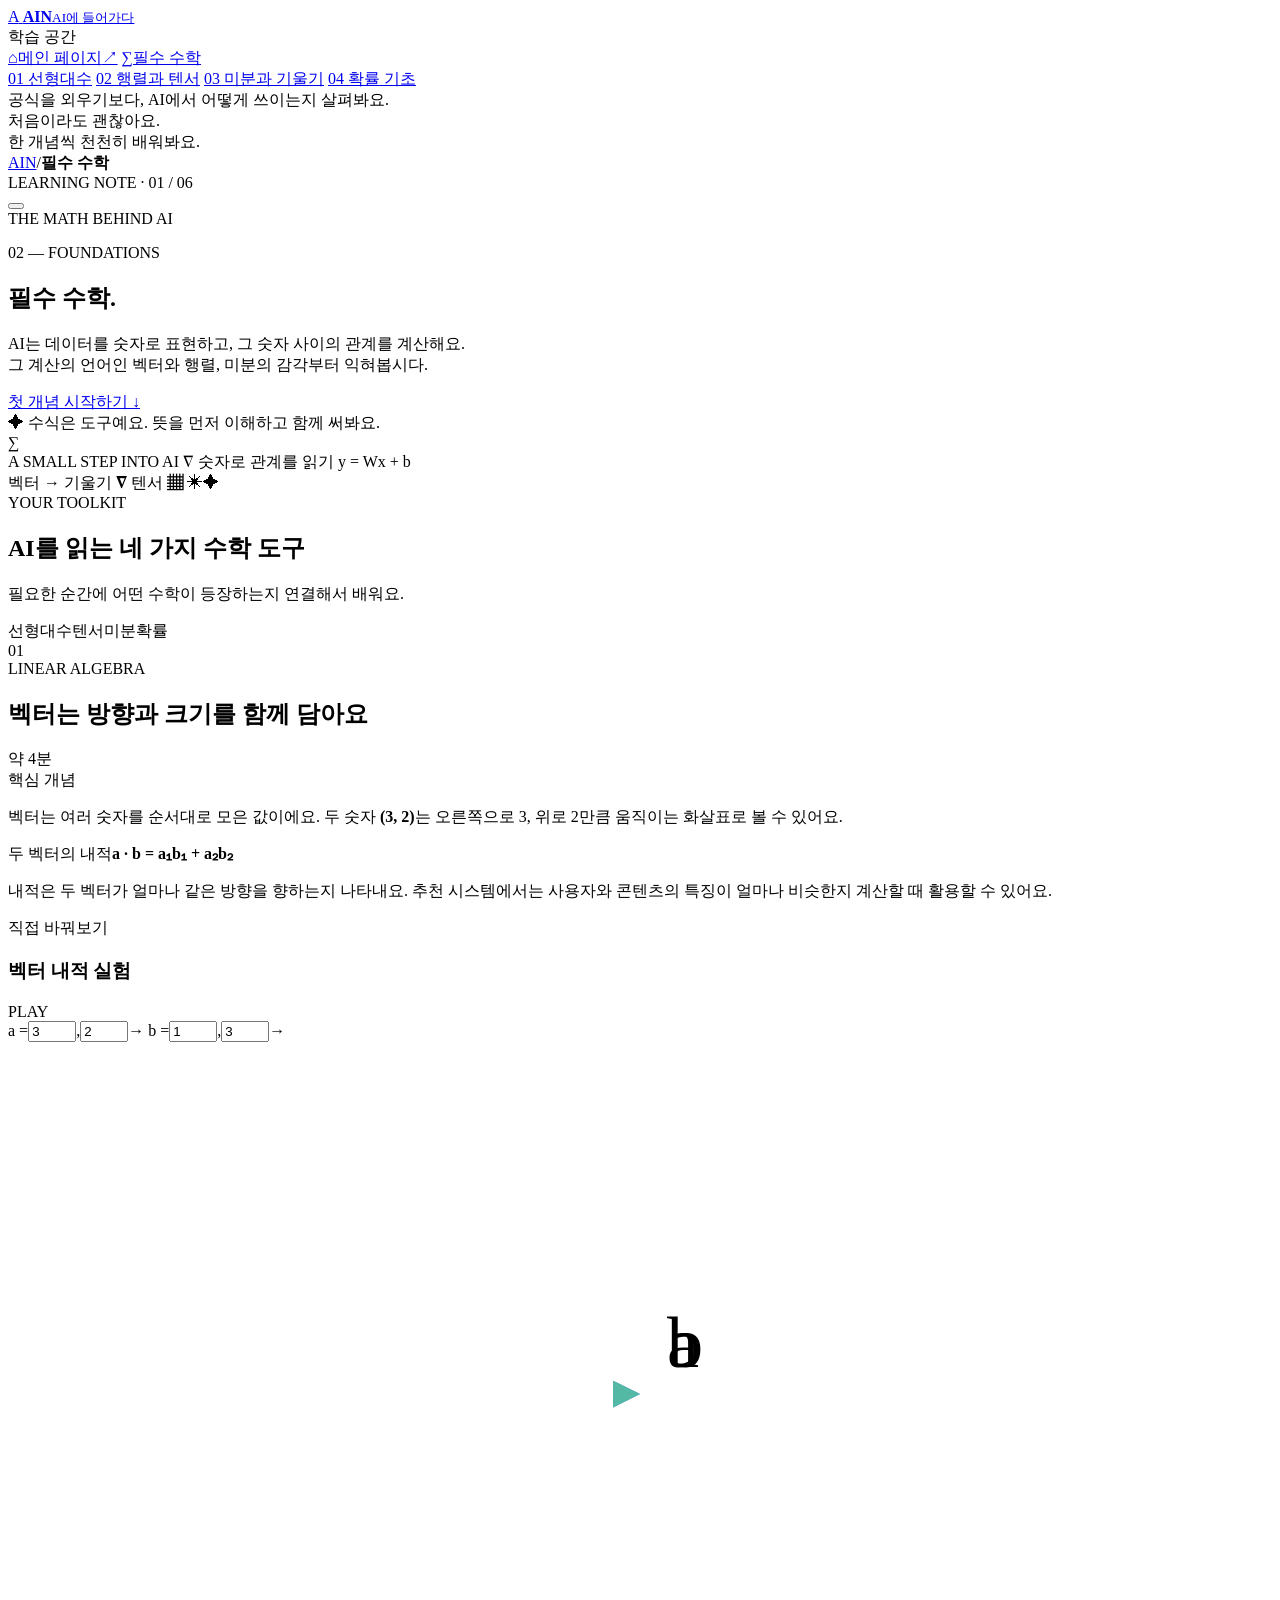
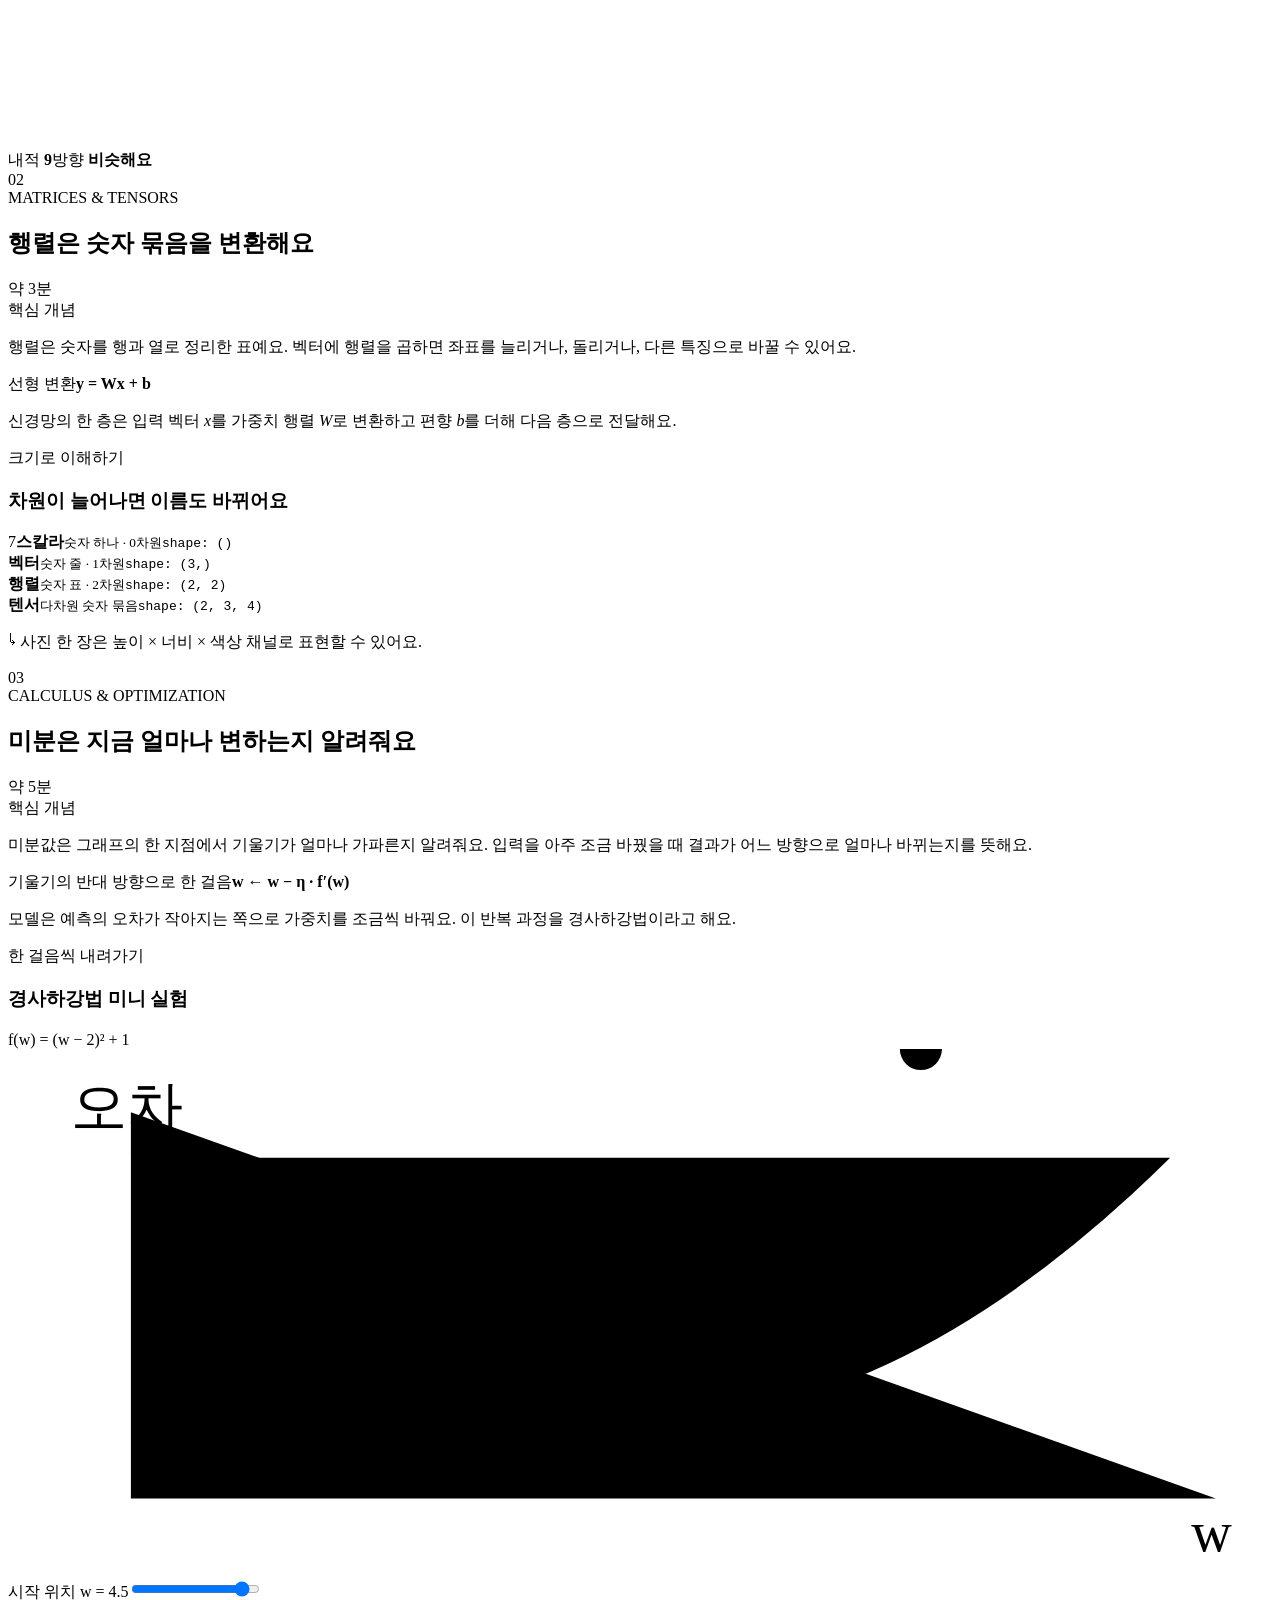
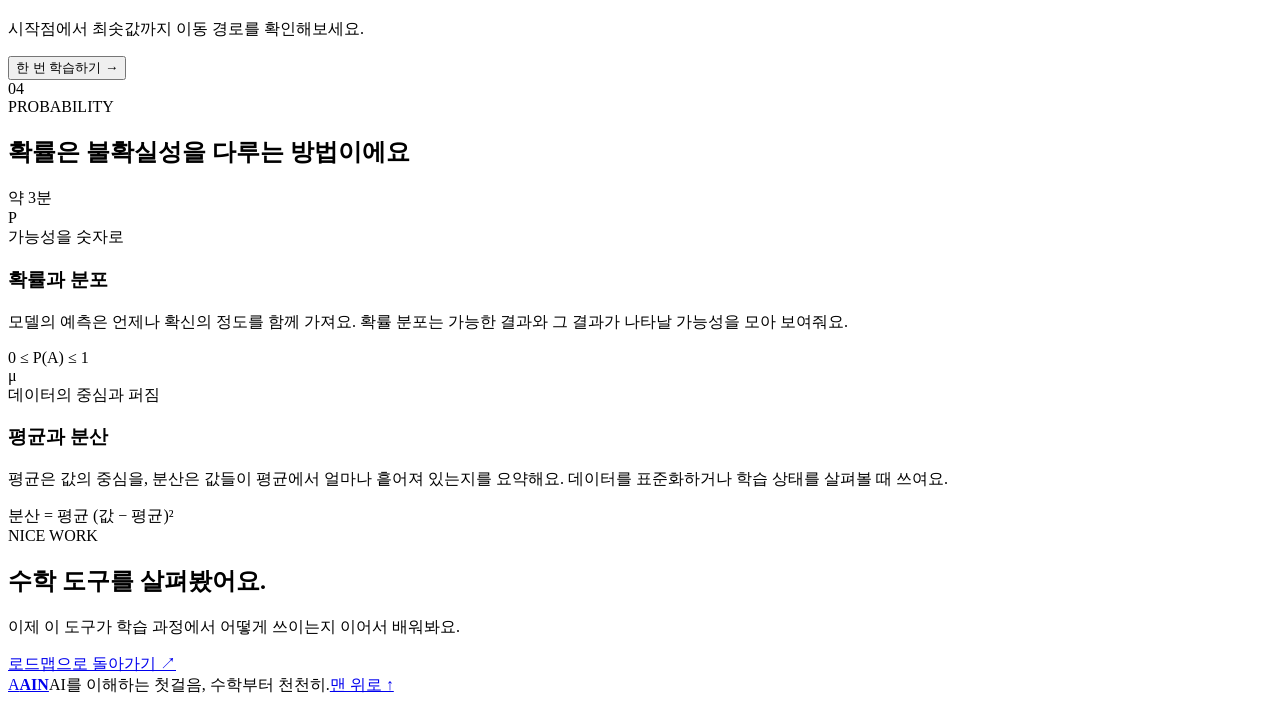
==== index.html @ 9628634f "Add interactive essential math learning page" ====
<!doctype html>
<html lang="ko">
  <head>
    <meta charset="UTF-8" />
    <meta name="viewport" content="width=device-width, initial-scale=1.0" />
    <meta name="theme-color" content="#f6f8fc" />
    <meta name="description" content="AI를 이해하는 데 필요한 벡터, 행렬, 텐서, 미분의 기초를 배워보세요." />
    <title>필수 수학 — AIN 학습 노트</title>
    <link rel="preconnect" href="https://fonts.googleapis.com" />
    <link rel="preconnect" href="https://fonts.gstatic.com" crossorigin />
    <link href="https://fonts.googleapis.com/css2?family=DM+Sans:wght@400;500;600;700&family=Gowun+Dodum&family=Manrope:wght@400;500;600;700;800&display=swap" rel="stylesheet" />
    <link rel="stylesheet" href="./styles.css" />
  </head>
  <body>
    <div class="app-shell" id="appShell">
      <aside class="sidebar" id="sidebar" aria-label="학습 메뉴">
        <a class="brand" href="#top" aria-label="AIN 필수 수학 홈">
          <span class="brand-mark" aria-hidden="true">A</span>
          <span class="brand-copy"><strong>AIN</strong><small>AI에 들어가다</small></span>
        </a>
        <div class="sidebar-label">학습 공간</div>
        <a class="side-link" href="https://github.com/yea-kasane-teto/AIN-main" aria-label="AIN 메인 페이지 저장소로 이동"><span class="side-icon" aria-hidden="true">⌂</span><span>메인 페이지</span><span class="external-mark" aria-hidden="true">↗</span></a>
        <a class="side-link is-active" href="#top" aria-current="page"><span class="side-icon" aria-hidden="true">∑</span><span>필수 수학</span></a>
        <nav class="lesson-nav" aria-label="필수 수학 목차">
          <a href="#linear-algebra"><span>01</span> 선형대수</a>
          <a href="#tensors"><span>02</span> 행렬과 텐서</a>
          <a href="#calculus"><span>03</span> 미분과 기울기</a>
          <a href="#probability"><span>04</span> 확률 기초</a>
        </nav>
        <div class="sidebar-note"><span class="note-dot"></span><span>공식을 외우기보다, AI에서 어떻게 쓰이는지 살펴봐요.</span></div>
        <div class="sidebar-bottom">처음이라도 괜찮아요.<br />한 개념씩 천천히 배워봐요.</div>
      </aside>

      <main class="main-area" id="top">
        <header class="topbar">
          <div class="breadcrumb"><a href="https://github.com/yea-kasane-teto/AIN-main">AIN</a><span class="crumb-divider">/</span><strong>필수 수학</strong></div>
          <div class="topbar-caption"><span class="live-dot"></span> LEARNING NOTE <span class="caption-divider">·</span> 01 / 06</div>
          <button class="icon-button menu-button" id="menuButton" type="button" aria-label="학습 목차 열기" aria-expanded="false" aria-controls="sidebar"><span></span><span></span><span></span></button>
        </header>

        <div class="page-content">
          <section class="hero" aria-labelledby="pageTitle">
            <div class="hero-copy">
              <div class="eyebrow"><span class="eyebrow-mark"></span> THE MATH BEHIND AI</div>
              <p class="hero-index">02 <span>—</span> FOUNDATIONS</p>
              <h1 id="pageTitle">필수 수학<span class="title-period">.</span></h1>
              <p class="hero-description">AI는 데이터를 숫자로 표현하고, 그 숫자 사이의 관계를 계산해요.<br class="desktop-break" />그 계산의 언어인 벡터와 행렬, 미분의 감각부터 익혀봅시다.</p>
              <a class="primary-button" href="#linear-algebra">첫 개념 시작하기 <span aria-hidden="true">↓</span></a>
              <div class="hero-footnote"><span class="sparkle" aria-hidden="true">✦</span> 수식은 도구예요. 뜻을 먼저 이해하고 함께 써봐요.</div>
            </div>
            <div class="hero-art" aria-hidden="true">
              <div class="hero-orbit hero-orbit-one"></div><div class="hero-orbit hero-orbit-two"></div>
              <span class="hero-visual-number">∑</span>
              <div class="math-card">
                <span class="math-card-kicker">A SMALL STEP INTO AI</span>
                <span class="math-symbol">∇</span>
                <span class="math-card-label">숫자로 관계를 읽기</span>
                <span class="math-card-formula">y = Wx + b</span>
              </div>
              <span class="float-chip chip-one">벡터 <b>→</b></span>
              <span class="float-chip chip-two">기울기 <b>∇</b></span>
              <span class="float-chip chip-three">텐서 <b>▦</b></span>
              <span class="art-sparkle sparkle-one">✳</span><span class="art-sparkle sparkle-two">✦</span>
            </div>
          </section>

          <section class="welcome-row" aria-label="학습 내용 소개">
            <div><span class="section-kicker">YOUR TOOLKIT</span><h2>AI를 읽는 네 가지 수학 도구</h2><p>필요한 순간에 어떤 수학이 등장하는지 연결해서 배워요.</p></div>
            <div class="tool-tags" aria-label="학습 주제"><span>선형대수</span><span>텐서</span><span>미분</span><span>확률</span></div>
          </section>

          <section class="lesson-section" id="linear-algebra" aria-labelledby="linearTitle">
            <div class="lesson-heading">
              <div class="lesson-heading-main"><span class="lesson-number">01</span><div><span class="section-kicker">LINEAR ALGEBRA</span><h2 id="linearTitle">벡터는 방향과 크기를 함께 담아요</h2></div></div>
              <span class="lesson-time">약 4분</span>
            </div>
            <div class="lesson-grid">
              <article class="content-card concept-card">
                <span class="card-label">핵심 개념</span>
                <p>벡터는 여러 숫자를 순서대로 모은 값이에요. 두 숫자 <strong>(3, 2)</strong>는 오른쪽으로 3, 위로 2만큼 움직이는 화살표로 볼 수 있어요.</p>
                <div class="formula-block"><span class="formula-caption">두 벡터의 내적</span><strong>a · b = a₁b₁ + a₂b₂</strong></div>
                <p class="small-copy">내적은 두 벡터가 얼마나 같은 방향을 향하는지 나타내요. 추천 시스템에서는 사용자와 콘텐츠의 특징이 얼마나 비슷한지 계산할 때 활용할 수 있어요.</p>
              </article>
              <article class="content-card vector-card" aria-labelledby="vectorPlayTitle">
                <div class="card-heading"><div><span class="card-label">직접 바꿔보기</span><h3 id="vectorPlayTitle">벡터 내적 실험</h3></div><span class="mini-badge">PLAY</span></div>
                <div class="vector-inputs">
                  <label class="vector-field field-a"><span>a =</span><input id="vectorA1" type="number" value="3" min="-9" max="9" step="1" aria-label="벡터 a의 첫 번째 성분" /><span>,</span><input id="vectorA2" type="number" value="2" min="-9" max="9" step="1" aria-label="벡터 a의 두 번째 성분" /><span>→</span></label>
                  <label class="vector-field field-b"><span>b =</span><input id="vectorB1" type="number" value="1" min="-9" max="9" step="1" aria-label="벡터 b의 첫 번째 성분" /><span>,</span><input id="vectorB2" type="number" value="3" min="-9" max="9" step="1" aria-label="벡터 b의 두 번째 성분" /><span>→</span></label>
                </div>
                <div class="graph-wrap"><svg class="vector-graph" id="vectorGraph" viewBox="0 0 280 156" role="img" aria-label="두 벡터의 방향과 크기를 보여주는 좌표 평면"><defs><marker id="arrowA" markerWidth="8" markerHeight="8" refX="6" refY="3" orient="auto"><path d="M0,0 L0,6 L6,3 z" fill="#347ef2"></path></marker><marker id="arrowB" markerWidth="8" markerHeight="8" refX="6" refY="3" orient="auto"><path d="M0,0 L0,6 L6,3 z" fill="#53b9a4"></path></marker></defs><g class="grid-lines"><path d="M22 78H258M140 12V146M60 74V82M100 74V82M180 74V82M220 74V82M136 38H144M136 118H144"></path></g><line id="lineA" class="vector-line vector-a" x1="140" y1="78" x2="140" y2="78" marker-end="url(#arrowA)"></line><line id="lineB" class="vector-line vector-b" x1="140" y1="78" x2="140" y2="78" marker-end="url(#arrowB)"></line><text id="labelA" class="vector-label label-a" x="146" y="72">a</text><text id="labelB" class="vector-label label-b" x="146" y="72">b</text></svg></div>
                <div class="result-row"><span>내적 <strong id="dotResult">9</strong></span><span class="result-divider"></span><span>방향 <strong id="directionResult">비슷해요</strong></span></div>
              </article>
            </div>
          </section>

          <section class="lesson-section" id="tensors" aria-labelledby="tensorTitle">
            <div class="lesson-heading">
              <div class="lesson-heading-main"><span class="lesson-number">02</span><div><span class="section-kicker">MATRICES &amp; TENSORS</span><h2 id="tensorTitle">행렬은 숫자 묶음을 변환해요</h2></div></div>
              <span class="lesson-time">약 3분</span>
            </div>
            <div class="lesson-grid tensor-layout">
              <article class="content-card concept-card">
                <span class="card-label">핵심 개념</span>
                <p>행렬은 숫자를 행과 열로 정리한 표예요. 벡터에 행렬을 곱하면 좌표를 늘리거나, 돌리거나, 다른 특징으로 바꿀 수 있어요.</p>
                <div class="formula-block"><span class="formula-caption">선형 변환</span><strong>y = Wx + b</strong></div>
                <p class="small-copy">신경망의 한 층은 입력 벡터 <em>x</em>를 가중치 행렬 <em>W</em>로 변환하고 편향 <em>b</em>를 더해 다음 층으로 전달해요.</p>
              </article>
              <article class="content-card shape-card">
                <div class="card-heading"><div><span class="card-label">크기로 이해하기</span><h3>차원이 늘어나면 이름도 바뀌어요</h3></div></div>
                <div class="shape-list">
                  <div class="shape-item"><span class="shape-visual scalar-visual">7</span><span class="shape-text"><strong>스칼라</strong><small>숫자 하나 · 0차원</small></span><code>shape: ()</code></div>
                  <div class="shape-item"><span class="shape-visual vector-visual"><i></i><i></i><i></i></span><span class="shape-text"><strong>벡터</strong><small>숫자 줄 · 1차원</small></span><code>shape: (3,)</code></div>
                  <div class="shape-item"><span class="shape-visual matrix-visual"><i></i><i></i><i></i><i></i></span><span class="shape-text"><strong>행렬</strong><small>숫자 표 · 2차원</small></span><code>shape: (2, 2)</code></div>
                  <div class="shape-item"><span class="shape-visual tensor-visual"><i></i><i></i><i></i><i></i></span><span class="shape-text"><strong>텐서</strong><small>다차원 숫자 묶음</small></span><code>shape: (2, 3, 4)</code></div>
                </div>
                <p class="shape-note"><span aria-hidden="true">↳</span> 사진 한 장은 높이 × 너비 × 색상 채널로 표현할 수 있어요.</p>
              </article>
            </div>
          </section>

          <section class="lesson-section" id="calculus" aria-labelledby="calculusTitle">
            <div class="lesson-heading">
              <div class="lesson-heading-main"><span class="lesson-number">03</span><div><span class="section-kicker">CALCULUS &amp; OPTIMIZATION</span><h2 id="calculusTitle">미분은 지금 얼마나 변하는지 알려줘요</h2></div></div>
              <span class="lesson-time">약 5분</span>
            </div>
            <div class="lesson-grid">
              <article class="content-card concept-card">
                <span class="card-label">핵심 개념</span>
                <p>미분값은 그래프의 한 지점에서 기울기가 얼마나 가파른지 알려줘요. 입력을 아주 조금 바꿨을 때 결과가 어느 방향으로 얼마나 바뀌는지를 뜻해요.</p>
                <div class="formula-block"><span class="formula-caption">기울기의 반대 방향으로 한 걸음</span><strong>w ← w − η · f′(w)</strong></div>
                <p class="small-copy">모델은 예측의 오차가 작아지는 쪽으로 가중치를 조금씩 바꿔요. 이 반복 과정을 경사하강법이라고 해요.</p>
              </article>
              <article class="content-card descent-card" aria-labelledby="descentTitle">
                <div class="card-heading"><div><span class="card-label">한 걸음씩 내려가기</span><h3 id="descentTitle">경사하강법 미니 실험</h3></div><span class="mini-badge">f(w) = (w − 2)² + 1</span></div>
                <div class="descent-chart-wrap"><svg id="descentChart" class="descent-chart" viewBox="0 0 360 150" role="img" aria-label="포물선 그래프 위에서 최솟값을 향해 이동하는 과정"><path class="chart-grid" d="M35 25H344M35 65H344M35 105H344M75 18V128M145 18V128M215 18V128M285 18V128"></path><path class="chart-axis" d="M35 18V128H344"></path><path class="loss-curve" d="M43 31 Q180 180 331 31"></path><g id="descentTrail"></g><circle id="descentPoint" class="descent-point" cx="260" cy="0" r="6"></circle><text class="axis-label" x="337" y="143">w</text><text class="axis-label" x="18" y="22">오차</text></svg></div>
                <div class="slider-row"><label for="startWeight">시작 위치 <output id="weightValue" for="startWeight">w = 4.5</output></label><input id="startWeight" type="range" min="-1" max="5" step="0.1" value="4.5" /></div>
                <div class="descent-bottom"><p id="descentMessage" aria-live="polite">시작점에서 최솟값까지 이동 경로를 확인해보세요.</p><button class="step-button" id="stepButton" type="button">한 번 학습하기 <span aria-hidden="true">→</span></button></div>
              </article>
            </div>
          </section>

          <section class="lesson-section" id="probability" aria-labelledby="probabilityTitle">
            <div class="lesson-heading">
              <div class="lesson-heading-main"><span class="lesson-number">04</span><div><span class="section-kicker">PROBABILITY</span><h2 id="probabilityTitle">확률은 불확실성을 다루는 방법이에요</h2></div></div>
              <span class="lesson-time">약 3분</span>
            </div>
            <div class="probability-grid">
              <article class="content-card probability-card"><span class="probability-icon" aria-hidden="true">P</span><div><span class="card-label">가능성을 숫자로</span><h3>확률과 분포</h3><p>모델의 예측은 언제나 확신의 정도를 함께 가져요. 확률 분포는 가능한 결과와 그 결과가 나타날 가능성을 모아 보여줘요.</p><div class="formula-inline">0 ≤ P(A) ≤ 1</div></div></article>
              <article class="content-card probability-card"><span class="probability-icon stat-icon" aria-hidden="true">μ</span><div><span class="card-label">데이터의 중심과 퍼짐</span><h3>평균과 분산</h3><p>평균은 값의 중심을, 분산은 값들이 평균에서 얼마나 흩어져 있는지를 요약해요. 데이터를 표준화하거나 학습 상태를 살펴볼 때 쓰여요.</p><div class="formula-inline">분산 = 평균 (값 − 평균)²</div></div></article>
            </div>
          </section>

          <section class="next-step" aria-label="다음 학습 영역">
            <div><span class="section-kicker">NICE WORK</span><h2>수학 도구를 살펴봤어요.</h2><p>이제 이 도구가 학습 과정에서 어떻게 쓰이는지 이어서 배워봐요.</p></div>
            <a href="https://github.com/yea-kasane-teto/AIN-main" class="next-link">로드맵으로 돌아가기 <span aria-hidden="true">↗</span></a>
          </section>
        </div>
        <footer class="site-footer"><a class="footer-brand" href="#top"><span class="brand-mark small-mark" aria-hidden="true">A</span><strong>AIN</strong></a><span>AI를 이해하는 첫걸음, 수학부터 천천히.</span><a href="#top" class="back-to-top">맨 위로 ↑</a></footer>
      </main>
    </div>
    <script src="./app.js"></script>
  </body>
</html>
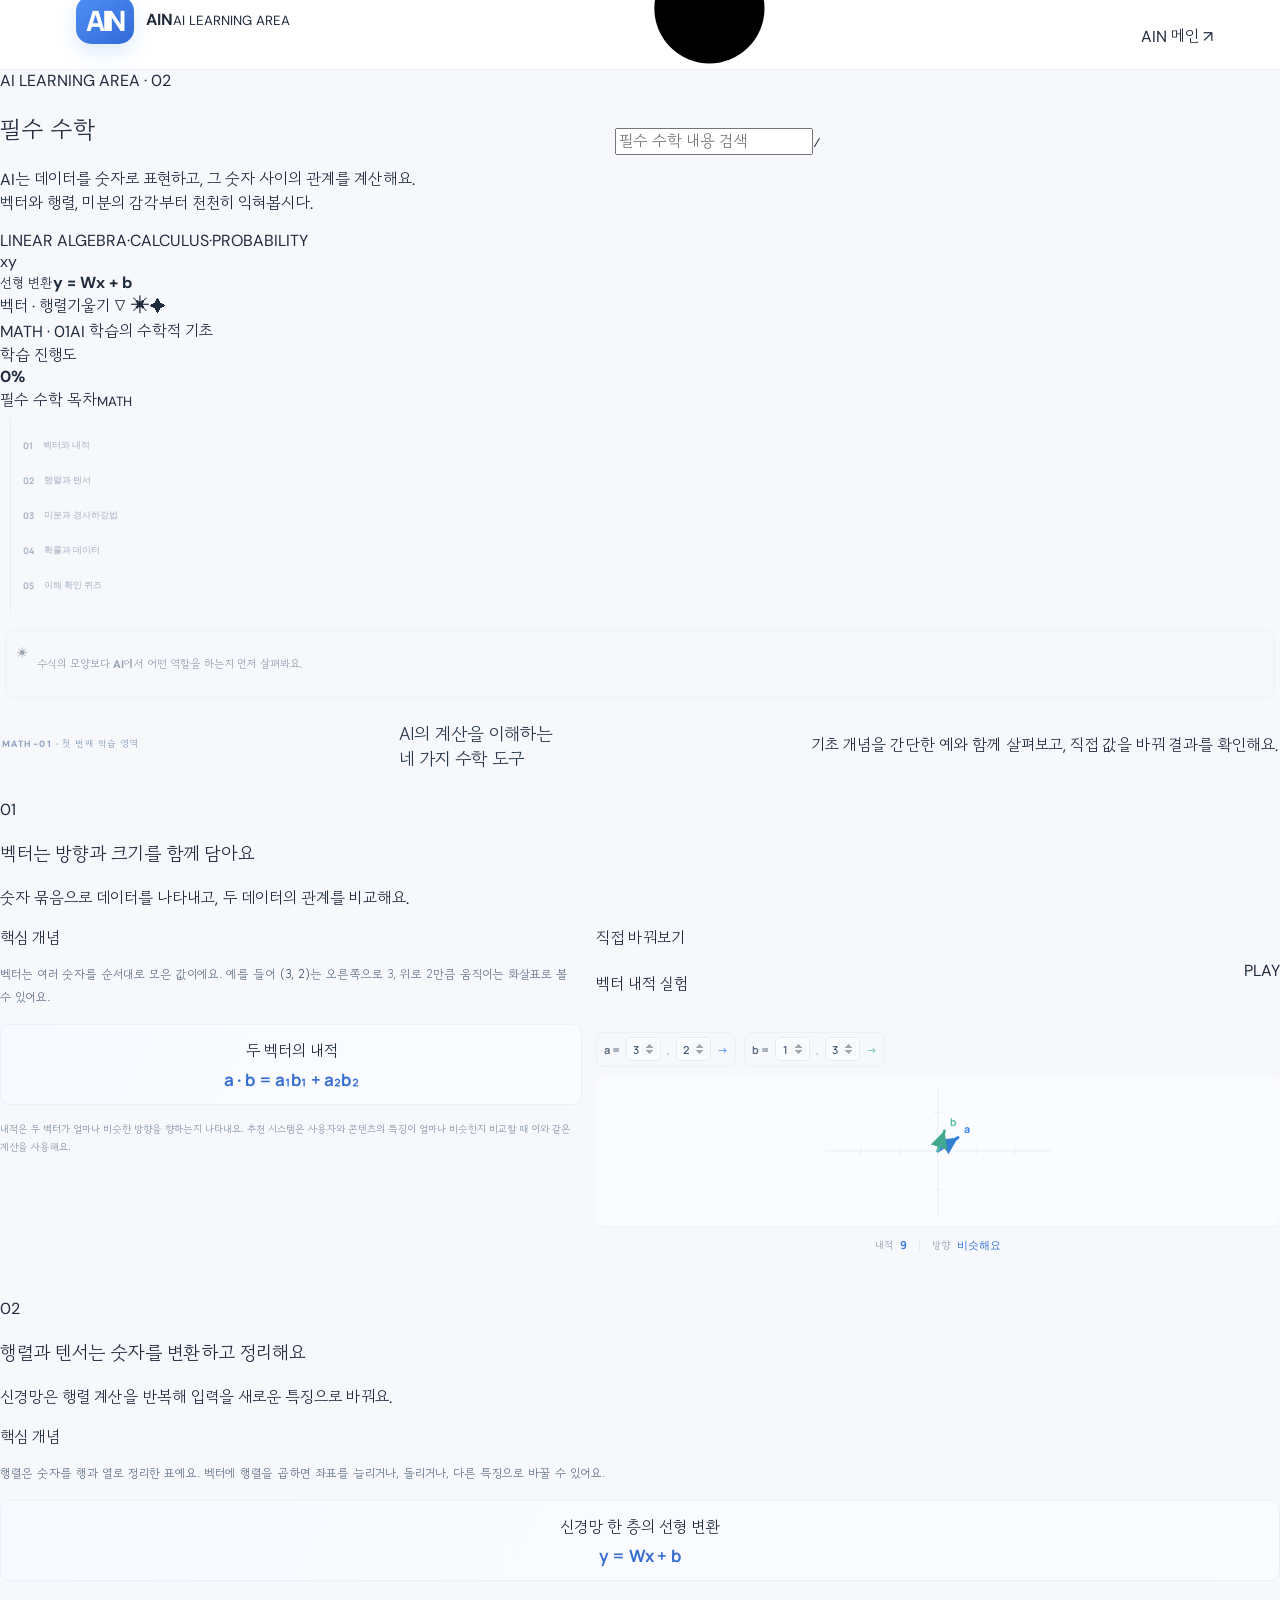
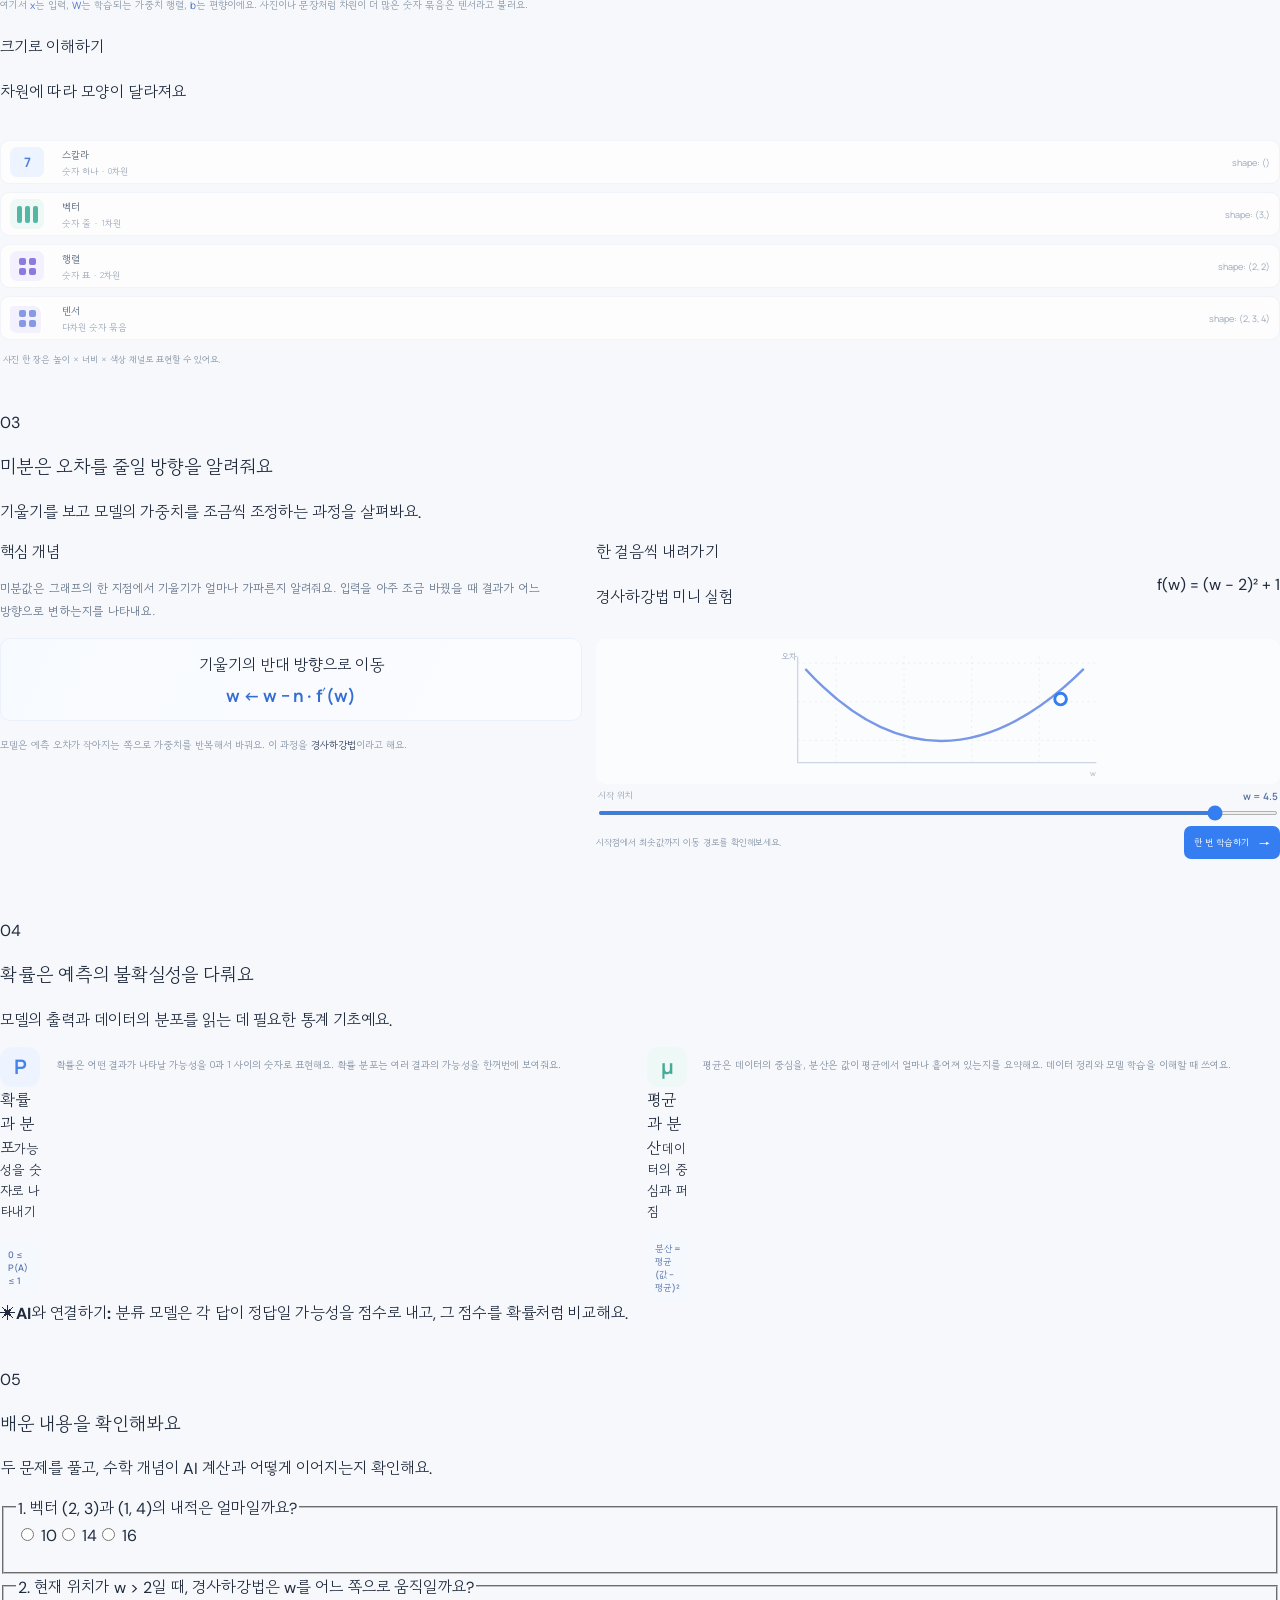
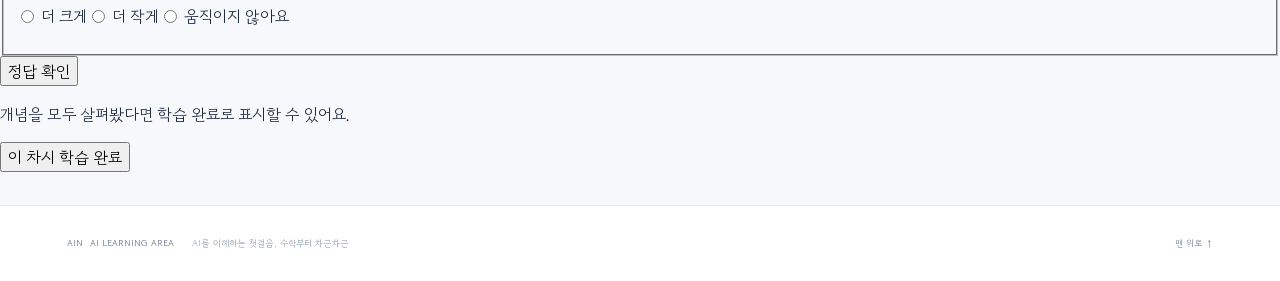
==== commit a02c486e: "Redesign math learning page layout" ====
--- a/index.html
+++ b/index.html
@@ -1,163 +1,125 @@
 <!doctype html>
 <html lang="ko">
-  <head>
-    <meta charset="UTF-8" />
-    <meta name="viewport" content="width=device-width, initial-scale=1.0" />
-    <meta name="theme-color" content="#f6f8fc" />
-    <meta name="description" content="AI를 이해하는 데 필요한 벡터, 행렬, 텐서, 미분의 기초를 배워보세요." />
-    <title>필수 수학 — AIN 학습 노트</title>
-    <link rel="preconnect" href="https://fonts.googleapis.com" />
-    <link rel="preconnect" href="https://fonts.gstatic.com" crossorigin />
-    <link href="https://fonts.googleapis.com/css2?family=DM+Sans:wght@400;500;600;700&family=Gowun+Dodum&family=Manrope:wght@400;500;600;700;800&display=swap" rel="stylesheet" />
-    <link rel="stylesheet" href="./styles.css" />
-  </head>
-  <body>
-    <div class="app-shell" id="appShell">
-      <aside class="sidebar" id="sidebar" aria-label="학습 메뉴">
-        <a class="brand" href="#top" aria-label="AIN 필수 수학 홈">
-          <span class="brand-mark" aria-hidden="true">A</span>
-          <span class="brand-copy"><strong>AIN</strong><small>AI에 들어가다</small></span>
-        </a>
-        <div class="sidebar-label">학습 공간</div>
-        <a class="side-link" href="https://github.com/yea-kasane-teto/AIN-main" aria-label="AIN 메인 페이지 저장소로 이동"><span class="side-icon" aria-hidden="true">⌂</span><span>메인 페이지</span><span class="external-mark" aria-hidden="true">↗</span></a>
-        <a class="side-link is-active" href="#top" aria-current="page"><span class="side-icon" aria-hidden="true">∑</span><span>필수 수학</span></a>
-        <nav class="lesson-nav" aria-label="필수 수학 목차">
-          <a href="#linear-algebra"><span>01</span> 선형대수</a>
-          <a href="#tensors"><span>02</span> 행렬과 텐서</a>
-          <a href="#calculus"><span>03</span> 미분과 기울기</a>
-          <a href="#probability"><span>04</span> 확률 기초</a>
-        </nav>
-        <div class="sidebar-note"><span class="note-dot"></span><span>공식을 외우기보다, AI에서 어떻게 쓰이는지 살펴봐요.</span></div>
-        <div class="sidebar-bottom">처음이라도 괜찮아요.<br />한 개념씩 천천히 배워봐요.</div>
-      </aside>
-
-      <main class="main-area" id="top">
-        <header class="topbar">
-          <div class="breadcrumb"><a href="https://github.com/yea-kasane-teto/AIN-main">AIN</a><span class="crumb-divider">/</span><strong>필수 수학</strong></div>
-          <div class="topbar-caption"><span class="live-dot"></span> LEARNING NOTE <span class="caption-divider">·</span> 01 / 06</div>
-          <button class="icon-button menu-button" id="menuButton" type="button" aria-label="학습 목차 열기" aria-expanded="false" aria-controls="sidebar"><span></span><span></span><span></span></button>
-        </header>
-
-        <div class="page-content">
-          <section class="hero" aria-labelledby="pageTitle">
-            <div class="hero-copy">
-              <div class="eyebrow"><span class="eyebrow-mark"></span> THE MATH BEHIND AI</div>
-              <p class="hero-index">02 <span>—</span> FOUNDATIONS</p>
-              <h1 id="pageTitle">필수 수학<span class="title-period">.</span></h1>
-              <p class="hero-description">AI는 데이터를 숫자로 표현하고, 그 숫자 사이의 관계를 계산해요.<br class="desktop-break" />그 계산의 언어인 벡터와 행렬, 미분의 감각부터 익혀봅시다.</p>
-              <a class="primary-button" href="#linear-algebra">첫 개념 시작하기 <span aria-hidden="true">↓</span></a>
-              <div class="hero-footnote"><span class="sparkle" aria-hidden="true">✦</span> 수식은 도구예요. 뜻을 먼저 이해하고 함께 써봐요.</div>
-            </div>
-            <div class="hero-art" aria-hidden="true">
-              <div class="hero-orbit hero-orbit-one"></div><div class="hero-orbit hero-orbit-two"></div>
-              <span class="hero-visual-number">∑</span>
-              <div class="math-card">
-                <span class="math-card-kicker">A SMALL STEP INTO AI</span>
-                <span class="math-symbol">∇</span>
-                <span class="math-card-label">숫자로 관계를 읽기</span>
-                <span class="math-card-formula">y = Wx + b</span>
-              </div>
-              <span class="float-chip chip-one">벡터 <b>→</b></span>
-              <span class="float-chip chip-two">기울기 <b>∇</b></span>
-              <span class="float-chip chip-three">텐서 <b>▦</b></span>
-              <span class="art-sparkle sparkle-one">✳</span><span class="art-sparkle sparkle-two">✦</span>
-            </div>
-          </section>
-
-          <section class="welcome-row" aria-label="학습 내용 소개">
-            <div><span class="section-kicker">YOUR TOOLKIT</span><h2>AI를 읽는 네 가지 수학 도구</h2><p>필요한 순간에 어떤 수학이 등장하는지 연결해서 배워요.</p></div>
-            <div class="tool-tags" aria-label="학습 주제"><span>선형대수</span><span>텐서</span><span>미분</span><span>확률</span></div>
-          </section>
-
-          <section class="lesson-section" id="linear-algebra" aria-labelledby="linearTitle">
-            <div class="lesson-heading">
-              <div class="lesson-heading-main"><span class="lesson-number">01</span><div><span class="section-kicker">LINEAR ALGEBRA</span><h2 id="linearTitle">벡터는 방향과 크기를 함께 담아요</h2></div></div>
-              <span class="lesson-time">약 4분</span>
-            </div>
+<head>
+  <meta charset="UTF-8" />
+  <meta name="viewport" content="width=device-width, initial-scale=1.0" />
+  <meta name="theme-color" content="#1769c5" />
+  <meta name="description" content="벡터, 행렬, 미분, 확률로 AI의 계산 원리를 이해하는 필수 수학 학습 공간입니다." />
+  <title>필수 수학 | AIN</title>
+  <link rel="preconnect" href="https://fonts.googleapis.com" />
+  <link rel="preconnect" href="https://fonts.gstatic.com" crossorigin />
+  <link href="https://fonts.googleapis.com/css2?family=DM+Sans:wght@400;500;600;700;800&family=Gowun+Dodum&family=Manrope:wght@400;500;600;700;800&display=swap" rel="stylesheet" />
+  <link rel="stylesheet" href="./styles.css" />
+</head>
+<body>
+  <div class="learning-app" id="top">
+    <header class="topbar">
+      <a class="brand" href="#top" aria-label="AIN 필수 수학 홈"><span class="brand-mark" aria-hidden="true">AIN</span><span class="brand-name"><strong>AIN</strong><small>AI LEARNING AREA</small></span></a>
+      <label class="search-wrap" for="Search-bar">
+        <svg viewBox="0 0 24 24" aria-hidden="true"><circle cx="10.8" cy="10.8" r="6.3"></circle><path d="m15.4 15.4 4.2 4.2"></path></svg>
+        <input id="Search-bar" type="search" placeholder="필수 수학 내용 검색" autocomplete="off" /><kbd>/</kbd>
+      </label>
+      <a class="home-link" href="https://github.com/yea-kasane-teto/AIN-main" target="_blank" rel="noopener noreferrer">AIN 메인 <span aria-hidden="true">↗</span></a>
+    </header>
+    <main>
+      <section class="course-hero" aria-labelledby="courseTitle">
+        <div class="course-hero-copy">
+          <div class="hero-eyebrow"><span></span> AI LEARNING AREA · 02</div>
+          <h1 id="courseTitle">필수 수학</h1>
+          <p>AI는 데이터를 숫자로 표현하고, 그 숫자 사이의 관계를 계산해요.<br class="desktop-break" />벡터와 행렬, 미분의 감각부터 천천히 익혀봅시다.</p>
+          <div class="hero-tags" aria-label="학습 주제"><span>LINEAR ALGEBRA</span><span aria-hidden="true">·</span><span>CALCULUS</span><span aria-hidden="true">·</span><span>PROBABILITY</span></div>
+        </div>
+        <div class="math-illustration" aria-hidden="true">
+          <div class="math-orbit orbit-one"></div><div class="math-orbit orbit-two"></div>
+          <div class="math-grid"><span class="grid-axis axis-x"></span><span class="grid-axis axis-y"></span><span class="grid-vector vector-one"></span><span class="grid-vector vector-two"></span><span class="grid-point point-one"></span><span class="grid-point point-two"></span><span class="grid-label label-x">x</span><span class="grid-label label-y">y</span></div>
+          <div class="formula-tile"><small>선형 변환</small><strong>y = Wx + b</strong></div>
+          <span class="hero-float float-top">벡터 · 행렬</span><span class="hero-float float-bottom">기울기 ∇</span>
+          <span class="hero-sparkle sparkle-one">✳</span><span class="hero-sparkle sparkle-two">✦</span>
+        </div>
+      </section>
+      <div class="course-overview">
+        <div class="overview-title"><span class="unit-code">MATH · 01</span><span class="overview-divider"></span><span>AI 학습의 수학적 기초</span></div>
+        <div class="progress-summary"><span id="progressLabel">학습 진행도</span><div class="progress-track" id="progressTrack" role="progressbar" aria-label="필수 수학 학습 진행도" aria-valuemin="0" aria-valuemax="100" aria-valuenow="0"><span id="progressFill"></span></div><strong id="progressPercent">0%</strong></div>
+      </div>
+      <div class="course-layout">
+        <aside class="course-sidebar" aria-label="필수 수학 목차">
+          <div class="sidebar-heading"><span>필수 수학 목차</span><small>MATH</small></div>
+          <nav class="lesson-nav" id="lessonNavigation">
+            <a href="#vectors" data-nav-section="vectors"><span class="nav-number">01</span><span>벡터와 내적</span></a>
+            <a href="#tensors" data-nav-section="tensors"><span class="nav-number">02</span><span>행렬과 텐서</span></a>
+            <a href="#calculus" data-nav-section="calculus"><span class="nav-number">03</span><span>미분과 경사하강법</span></a>
+            <a href="#probability" data-nav-section="probability"><span class="nav-number">04</span><span>확률과 데이터</span></a>
+            <a href="#quiz" data-nav-section="quiz"><span class="nav-number">05</span><span>이해 확인 퀴즈</span></a>
+          </nav>
+          <div class="sidebar-note"><span class="note-icon" aria-hidden="true">✳</span><p>수식의 모양보다 <strong>AI에서 어떤 역할을 하는지</strong> 먼저 살펴봐요.</p></div>
+        </aside>
+        <article class="lesson-content" id="lessonContent">
+          <header class="lesson-heading"><span class="eyebrow">MATH-01 · 첫 번째 학습 영역</span><h2>AI의 계산을 이해하는<br class="desktop-break" />네 가지 수학 도구</h2><p>기초 개념을 간단한 예와 함께 살펴보고, 직접 값을 바꿔 결과를 확인해요.</p></header>
+          <section class="lesson-section" id="vectors" data-searchable aria-labelledby="vectorsTitle">
+            <div class="section-title-row"><span class="section-index">01</span><div><h3 id="vectorsTitle">벡터는 방향과 크기를 함께 담아요</h3><p>숫자 묶음으로 데이터를 나타내고, 두 데이터의 관계를 비교해요.</p></div></div>
             <div class="lesson-grid">
-              <article class="content-card concept-card">
-                <span class="card-label">핵심 개념</span>
-                <p>벡터는 여러 숫자를 순서대로 모은 값이에요. 두 숫자 <strong>(3, 2)</strong>는 오른쪽으로 3, 위로 2만큼 움직이는 화살표로 볼 수 있어요.</p>
-                <div class="formula-block"><span class="formula-caption">두 벡터의 내적</span><strong>a · b = a₁b₁ + a₂b₂</strong></div>
-                <p class="small-copy">내적은 두 벡터가 얼마나 같은 방향을 향하는지 나타내요. 추천 시스템에서는 사용자와 콘텐츠의 특징이 얼마나 비슷한지 계산할 때 활용할 수 있어요.</p>
-              </article>
-              <article class="content-card vector-card" aria-labelledby="vectorPlayTitle">
-                <div class="card-heading"><div><span class="card-label">직접 바꿔보기</span><h3 id="vectorPlayTitle">벡터 내적 실험</h3></div><span class="mini-badge">PLAY</span></div>
+              <article class="concept-card"><span class="card-kicker">핵심 개념</span><p>벡터는 여러 숫자를 순서대로 모은 값이에요. 예를 들어 <strong>(3, 2)</strong>는 오른쪽으로 3, 위로 2만큼 움직이는 화살표로 볼 수 있어요.</p><div class="formula-block"><span>두 벡터의 내적</span><strong>a · b = a₁b₁ + a₂b₂</strong></div><p class="small-copy">내적은 두 벡터가 얼마나 비슷한 방향을 향하는지 나타내요. 추천 시스템은 사용자와 콘텐츠의 특징이 얼마나 비슷한지 비교할 때 이와 같은 계산을 사용해요.</p></article>
+              <article class="experiment-card" aria-labelledby="vectorPlayTitle">
+                <div class="card-heading"><div><span class="card-kicker">직접 바꿔보기</span><h4 id="vectorPlayTitle">벡터 내적 실험</h4></div><span class="play-badge">PLAY</span></div>
                 <div class="vector-inputs">
-                  <label class="vector-field field-a"><span>a =</span><input id="vectorA1" type="number" value="3" min="-9" max="9" step="1" aria-label="벡터 a의 첫 번째 성분" /><span>,</span><input id="vectorA2" type="number" value="2" min="-9" max="9" step="1" aria-label="벡터 a의 두 번째 성분" /><span>→</span></label>
-                  <label class="vector-field field-b"><span>b =</span><input id="vectorB1" type="number" value="1" min="-9" max="9" step="1" aria-label="벡터 b의 첫 번째 성분" /><span>,</span><input id="vectorB2" type="number" value="3" min="-9" max="9" step="1" aria-label="벡터 b의 두 번째 성분" /><span>→</span></label>
+                  <label class="vector-field field-a"><span>a =</span><input id="vectorA1" type="number" value="3" min="-9" max="9" step="1" aria-label="벡터 a의 첫 번째 성분" /><span>,</span><input id="vectorA2" type="number" value="2" min="-9" max="9" step="1" aria-label="벡터 a의 두 번째 성분" /><span class="field-arrow">→</span></label>
+                  <label class="vector-field field-b"><span>b =</span><input id="vectorB1" type="number" value="1" min="-9" max="9" step="1" aria-label="벡터 b의 첫 번째 성분" /><span>,</span><input id="vectorB2" type="number" value="3" min="-9" max="9" step="1" aria-label="벡터 b의 두 번째 성분" /><span class="field-arrow">→</span></label>
                 </div>
-                <div class="graph-wrap"><svg class="vector-graph" id="vectorGraph" viewBox="0 0 280 156" role="img" aria-label="두 벡터의 방향과 크기를 보여주는 좌표 평면"><defs><marker id="arrowA" markerWidth="8" markerHeight="8" refX="6" refY="3" orient="auto"><path d="M0,0 L0,6 L6,3 z" fill="#347ef2"></path></marker><marker id="arrowB" markerWidth="8" markerHeight="8" refX="6" refY="3" orient="auto"><path d="M0,0 L0,6 L6,3 z" fill="#53b9a4"></path></marker></defs><g class="grid-lines"><path d="M22 78H258M140 12V146M60 74V82M100 74V82M180 74V82M220 74V82M136 38H144M136 118H144"></path></g><line id="lineA" class="vector-line vector-a" x1="140" y1="78" x2="140" y2="78" marker-end="url(#arrowA)"></line><line id="lineB" class="vector-line vector-b" x1="140" y1="78" x2="140" y2="78" marker-end="url(#arrowB)"></line><text id="labelA" class="vector-label label-a" x="146" y="72">a</text><text id="labelB" class="vector-label label-b" x="146" y="72">b</text></svg></div>
+                <div class="graph-wrap"><svg class="vector-graph" id="vectorGraph" viewBox="0 0 280 156" role="img" aria-label="두 벡터의 방향과 크기를 보여주는 좌표 평면">
+                  <defs><marker id="arrowA" markerWidth="8" markerHeight="8" refX="6" refY="3" orient="auto"><path d="M0,0 L0,6 L6,3 z" fill="#347fcf"></path></marker><marker id="arrowB" markerWidth="8" markerHeight="8" refX="6" refY="3" orient="auto"><path d="M0,0 L0,6 L6,3 z" fill="#42a98f"></path></marker></defs>
+                  <g class="grid-lines"><path d="M22 78H258M140 12V146M60 74V82M100 74V82M180 74V82M220 74V82M136 38H144M136 118H144"></path></g><line id="lineA" class="vector-line vector-a" x1="140" y1="78" x2="140" y2="78" marker-end="url(#arrowA)"></line><line id="lineB" class="vector-line vector-b" x1="140" y1="78" x2="140" y2="78" marker-end="url(#arrowB)"></line><text id="labelA" class="vector-label label-a" x="146" y="72">a</text><text id="labelB" class="vector-label label-b" x="146" y="72">b</text>
+                </svg></div>
                 <div class="result-row"><span>내적 <strong id="dotResult">9</strong></span><span class="result-divider"></span><span>방향 <strong id="directionResult">비슷해요</strong></span></div>
               </article>
             </div>
           </section>
-
-          <section class="lesson-section" id="tensors" aria-labelledby="tensorTitle">
-            <div class="lesson-heading">
-              <div class="lesson-heading-main"><span class="lesson-number">02</span><div><span class="section-kicker">MATRICES &amp; TENSORS</span><h2 id="tensorTitle">행렬은 숫자 묶음을 변환해요</h2></div></div>
-              <span class="lesson-time">약 3분</span>
+          <section class="lesson-section" id="tensors" data-searchable aria-labelledby="tensorTitle">
+            <div class="section-title-row"><span class="section-index">02</span><div><h3 id="tensorTitle">행렬과 텐서는 숫자를 변환하고 정리해요</h3><p>신경망은 행렬 계산을 반복해 입력을 새로운 특징으로 바꿔요.</p></div></div>
+            <div class="tensor-layout">
+              <article class="concept-card"><span class="card-kicker">핵심 개념</span><p>행렬은 숫자를 행과 열로 정리한 표예요. 벡터에 행렬을 곱하면 좌표를 늘리거나, 돌리거나, 다른 특징으로 바꿀 수 있어요.</p><div class="formula-block"><span>신경망 한 층의 선형 변환</span><strong>y = Wx + b</strong></div><p class="small-copy">여기서 <em>x</em>는 입력, <em>W</em>는 학습되는 가중치 행렬, <em>b</em>는 편향이에요. 사진이나 문장처럼 차원이 더 많은 숫자 묶음은 텐서라고 불러요.</p></article>
+              <article class="shape-card"><div class="card-heading"><div><span class="card-kicker">크기로 이해하기</span><h4>차원에 따라 모양이 달라져요</h4></div></div><div class="shape-list">
+                <div class="shape-item"><span class="shape-visual scalar-visual">7</span><span class="shape-text"><strong>스칼라</strong><small>숫자 하나 · 0차원</small></span><code>shape: ()</code></div>
+                <div class="shape-item"><span class="shape-visual vector-visual"><i></i><i></i><i></i></span><span class="shape-text"><strong>벡터</strong><small>숫자 줄 · 1차원</small></span><code>shape: (3,)</code></div>
+                <div class="shape-item"><span class="shape-visual matrix-visual"><i></i><i></i><i></i><i></i></span><span class="shape-text"><strong>행렬</strong><small>숫자 표 · 2차원</small></span><code>shape: (2, 2)</code></div>
+                <div class="shape-item"><span class="shape-visual tensor-visual"><i></i><i></i><i></i><i></i></span><span class="shape-text"><strong>텐서</strong><small>다차원 숫자 묶음</small></span><code>shape: (2, 3, 4)</code></div>
+              </div><p class="shape-note">사진 한 장은 높이 × 너비 × 색상 채널로 표현할 수 있어요.</p></article>
             </div>
-            <div class="lesson-grid tensor-layout">
-              <article class="content-card concept-card">
-                <span class="card-label">핵심 개념</span>
-                <p>행렬은 숫자를 행과 열로 정리한 표예요. 벡터에 행렬을 곱하면 좌표를 늘리거나, 돌리거나, 다른 특징으로 바꿀 수 있어요.</p>
-                <div class="formula-block"><span class="formula-caption">선형 변환</span><strong>y = Wx + b</strong></div>
-                <p class="small-copy">신경망의 한 층은 입력 벡터 <em>x</em>를 가중치 행렬 <em>W</em>로 변환하고 편향 <em>b</em>를 더해 다음 층으로 전달해요.</p>
-              </article>
-              <article class="content-card shape-card">
-                <div class="card-heading"><div><span class="card-label">크기로 이해하기</span><h3>차원이 늘어나면 이름도 바뀌어요</h3></div></div>
-                <div class="shape-list">
-                  <div class="shape-item"><span class="shape-visual scalar-visual">7</span><span class="shape-text"><strong>스칼라</strong><small>숫자 하나 · 0차원</small></span><code>shape: ()</code></div>
-                  <div class="shape-item"><span class="shape-visual vector-visual"><i></i><i></i><i></i></span><span class="shape-text"><strong>벡터</strong><small>숫자 줄 · 1차원</small></span><code>shape: (3,)</code></div>
-                  <div class="shape-item"><span class="shape-visual matrix-visual"><i></i><i></i><i></i><i></i></span><span class="shape-text"><strong>행렬</strong><small>숫자 표 · 2차원</small></span><code>shape: (2, 2)</code></div>
-                  <div class="shape-item"><span class="shape-visual tensor-visual"><i></i><i></i><i></i><i></i></span><span class="shape-text"><strong>텐서</strong><small>다차원 숫자 묶음</small></span><code>shape: (2, 3, 4)</code></div>
-                </div>
-                <p class="shape-note"><span aria-hidden="true">↳</span> 사진 한 장은 높이 × 너비 × 색상 채널로 표현할 수 있어요.</p>
+          </section>
+          <section class="lesson-section" id="calculus" data-searchable aria-labelledby="calculusTitle">
+            <div class="section-title-row"><span class="section-index">03</span><div><h3 id="calculusTitle">미분은 오차를 줄일 방향을 알려줘요</h3><p>기울기를 보고 모델의 가중치를 조금씩 조정하는 과정을 살펴봐요.</p></div></div>
+            <div class="lesson-grid calculus-layout">
+              <article class="concept-card"><span class="card-kicker">핵심 개념</span><p>미분값은 그래프의 한 지점에서 기울기가 얼마나 가파른지 알려줘요. 입력을 아주 조금 바꿨을 때 결과가 어느 방향으로 변하는지를 나타내요.</p><div class="formula-block"><span>기울기의 반대 방향으로 이동</span><strong>w ← w − η · f′(w)</strong></div><p class="small-copy">모델은 예측 오차가 작아지는 쪽으로 가중치를 반복해서 바꿔요. 이 과정을 <strong>경사하강법</strong>이라고 해요.</p></article>
+              <article class="experiment-card descent-card" aria-labelledby="descentTitle">
+                <div class="card-heading"><div><span class="card-kicker">한 걸음씩 내려가기</span><h4 id="descentTitle">경사하강법 미니 실험</h4></div><span class="equation-badge">f(w) = (w − 2)² + 1</span></div>
+                <div class="descent-chart-wrap"><svg id="descentChart" class="descent-chart" viewBox="0 0 360 150" role="img" aria-label="포물선 그래프 위에서 최솟값을 향해 이동하는 과정"><path class="chart-grid" d="M35 25H344M35 65H344M35 105H344M75 18V128M145 18V128M215 18V128M285 18V128"></path><path class="chart-axis" d="M35 18V128H344"></path><path class="loss-curve" d="M43 31 Q180 180 331 31"></path><g id="descentTrail"></g><circle id="descentPoint" class="descent-point" cx="260" cy="0" r="6"></circle><text class="axis-label" x="337" y="143">w</text><text class="axis-label" x="18" y="22">오차</text></svg></div>
+                <div class="slider-row"><label for="startWeight">시작 위치 <output id="weightValue" for="startWeight">w = 4.5</output></label><input id="startWeight" type="range" min="-1" max="5" step="0.1" value="4.5" /></div>
+                <div class="descent-bottom"><p id="descentMessage" aria-live="polite">시작점에서 최솟값까지 이동 경로를 확인해보세요.</p><button class="button button-primary step-button" id="stepButton" type="button">한 번 학습하기 <span aria-hidden="true">→</span></button></div>
               </article>
             </div>
           </section>
-
-          <section class="lesson-section" id="calculus" aria-labelledby="calculusTitle">
-            <div class="lesson-heading">
-              <div class="lesson-heading-main"><span class="lesson-number">03</span><div><span class="section-kicker">CALCULUS &amp; OPTIMIZATION</span><h2 id="calculusTitle">미분은 지금 얼마나 변하는지 알려줘요</h2></div></div>
-              <span class="lesson-time">약 5분</span>
+          <section class="lesson-section" id="probability" data-searchable aria-labelledby="probabilityTitle">
+            <div class="section-title-row"><span class="section-index">04</span><div><h3 id="probabilityTitle">확률은 예측의 불확실성을 다뤄요</h3><p>모델의 출력과 데이터의 분포를 읽는 데 필요한 통계 기초예요.</p></div></div>
+            <div class="definition-grid probability-grid">
+              <article class="definition-card probability-card"><div class="concept-label"><span class="probability-icon">P</span><div><strong>확률과 분포</strong><small>가능성을 숫자로 나타내기</small></div></div><p>확률은 어떤 결과가 나타날 가능성을 0과 1 사이의 숫자로 표현해요. 확률 분포는 여러 결과의 가능성을 한꺼번에 보여줘요.</p><div class="formula-inline">0 ≤ P(A) ≤ 1</div></article>
+              <article class="definition-card probability-card"><div class="concept-label"><span class="probability-icon stat-icon">μ</span><div><strong>평균과 분산</strong><small>데이터의 중심과 퍼짐</small></div></div><p>평균은 데이터의 중심을, 분산은 값이 평균에서 얼마나 흩어져 있는지를 요약해요. 데이터 정리와 모델 학습을 이해할 때 쓰여요.</p><div class="formula-inline">분산 = 평균 (값 − 평균)²</div></article>
             </div>
-            <div class="lesson-grid">
-              <article class="content-card concept-card">
-                <span class="card-label">핵심 개념</span>
-                <p>미분값은 그래프의 한 지점에서 기울기가 얼마나 가파른지 알려줘요. 입력을 아주 조금 바꿨을 때 결과가 어느 방향으로 얼마나 바뀌는지를 뜻해요.</p>
-                <div class="formula-block"><span class="formula-caption">기울기의 반대 방향으로 한 걸음</span><strong>w ← w − η · f′(w)</strong></div>
-                <p class="small-copy">모델은 예측의 오차가 작아지는 쪽으로 가중치를 조금씩 바꿔요. 이 반복 과정을 경사하강법이라고 해요.</p>
-              </article>
-              <article class="content-card descent-card" aria-labelledby="descentTitle">
-                <div class="card-heading"><div><span class="card-label">한 걸음씩 내려가기</span><h3 id="descentTitle">경사하강법 미니 실험</h3></div><span class="mini-badge">f(w) = (w − 2)² + 1</span></div>
-                <div class="descent-chart-wrap"><svg id="descentChart" class="descent-chart" viewBox="0 0 360 150" role="img" aria-label="포물선 그래프 위에서 최솟값을 향해 이동하는 과정"><path class="chart-grid" d="M35 25H344M35 65H344M35 105H344M75 18V128M145 18V128M215 18V128M285 18V128"></path><path class="chart-axis" d="M35 18V128H344"></path><path class="loss-curve" d="M43 31 Q180 180 331 31"></path><g id="descentTrail"></g><circle id="descentPoint" class="descent-point" cx="260" cy="0" r="6"></circle><text class="axis-label" x="337" y="143">w</text><text class="axis-label" x="18" y="22">오차</text></svg></div>
-                <div class="slider-row"><label for="startWeight">시작 위치 <output id="weightValue" for="startWeight">w = 4.5</output></label><input id="startWeight" type="range" min="-1" max="5" step="0.1" value="4.5" /></div>
-                <div class="descent-bottom"><p id="descentMessage" aria-live="polite">시작점에서 최솟값까지 이동 경로를 확인해보세요.</p><button class="step-button" id="stepButton" type="button">한 번 학습하기 <span aria-hidden="true">→</span></button></div>
-              </article>
+            <div class="callout"><span aria-hidden="true">✳</span><span><strong>AI와 연결하기:</strong> 분류 모델은 각 답이 정답일 가능성을 점수로 내고, 그 점수를 확률처럼 비교해요.</span></div>
+          </section>
+          <section class="lesson-section quiz-section" id="quiz" data-searchable aria-labelledby="quizTitle">
+            <div class="section-title-row"><span class="section-index">05</span><div><h3 id="quizTitle">배운 내용을 확인해봐요</h3><p>두 문제를 풀고, 수학 개념이 AI 계산과 어떻게 이어지는지 확인해요.</p></div></div>
+            <div class="quiz-list">
+              <fieldset class="quiz-question" data-answer="14"><legend>1. 벡터 (2, 3)과 (1, 4)의 내적은 얼마일까요?</legend><label class="quiz-option"><input type="radio" name="q1" value="10" /> 10</label><label class="quiz-option"><input type="radio" name="q1" value="14" /> 14</label><label class="quiz-option"><input type="radio" name="q1" value="16" /> 16</label><p class="quiz-feedback" aria-live="polite"></p></fieldset>
+              <fieldset class="quiz-question" data-answer="decrease"><legend>2. 현재 위치가 w &gt; 2일 때, 경사하강법은 w를 어느 쪽으로 움직일까요?</legend><label class="quiz-option"><input type="radio" name="q2" value="increase" /> 더 크게</label><label class="quiz-option"><input type="radio" name="q2" value="decrease" /> 더 작게</label><label class="quiz-option"><input type="radio" name="q2" value="stop" /> 움직이지 않아요</label><p class="quiz-feedback" aria-live="polite"></p></fieldset>
             </div>
+            <div class="quiz-actions"><button class="button button-primary" id="checkQuiz" type="button">정답 확인</button><span class="quiz-result" id="quizResult" aria-live="polite"></span></div>
+            <div class="completion-row"><p>개념을 모두 살펴봤다면 학습 완료로 표시할 수 있어요.</p><button class="button button-secondary" id="completeLesson" type="button" aria-pressed="false">이 차시 학습 완료</button></div>
           </section>
-
-          <section class="lesson-section" id="probability" aria-labelledby="probabilityTitle">
-            <div class="lesson-heading">
-              <div class="lesson-heading-main"><span class="lesson-number">04</span><div><span class="section-kicker">PROBABILITY</span><h2 id="probabilityTitle">확률은 불확실성을 다루는 방법이에요</h2></div></div>
-              <span class="lesson-time">약 3분</span>
-            </div>
-            <div class="probability-grid">
-              <article class="content-card probability-card"><span class="probability-icon" aria-hidden="true">P</span><div><span class="card-label">가능성을 숫자로</span><h3>확률과 분포</h3><p>모델의 예측은 언제나 확신의 정도를 함께 가져요. 확률 분포는 가능한 결과와 그 결과가 나타날 가능성을 모아 보여줘요.</p><div class="formula-inline">0 ≤ P(A) ≤ 1</div></div></article>
-              <article class="content-card probability-card"><span class="probability-icon stat-icon" aria-hidden="true">μ</span><div><span class="card-label">데이터의 중심과 퍼짐</span><h3>평균과 분산</h3><p>평균은 값의 중심을, 분산은 값들이 평균에서 얼마나 흩어져 있는지를 요약해요. 데이터를 표준화하거나 학습 상태를 살펴볼 때 쓰여요.</p><div class="formula-inline">분산 = 평균 (값 − 평균)²</div></div></article>
-            </div>
-          </section>
-
-          <section class="next-step" aria-label="다음 학습 영역">
-            <div><span class="section-kicker">NICE WORK</span><h2>수학 도구를 살펴봤어요.</h2><p>이제 이 도구가 학습 과정에서 어떻게 쓰이는지 이어서 배워봐요.</p></div>
-            <a href="https://github.com/yea-kasane-teto/AIN-main" class="next-link">로드맵으로 돌아가기 <span aria-hidden="true">↗</span></a>
-          </section>
-        </div>
-        <footer class="site-footer"><a class="footer-brand" href="#top"><span class="brand-mark small-mark" aria-hidden="true">A</span><strong>AIN</strong></a><span>AI를 이해하는 첫걸음, 수학부터 천천히.</span><a href="#top" class="back-to-top">맨 위로 ↑</a></footer>
-      </main>
-    </div>
-    <script src="./app.js"></script>
-  </body>
-</html>
+        </article>
+      </div>
+      <div class="search-empty" id="searchEmpty" hidden><strong>검색 결과가 없어요.</strong><span>다른 단어로 다시 찾아보세요.</span></div>
+    </main>
+    <footer class="site-footer"><a class="footer-brand" href="#top">AIN <span>AI LEARNING AREA</span></a><span>AI를 이해하는 첫걸음, 수학부터 차근차근</span><a class="back-to-top" href="#top">맨 위로 ↑</a></footer>
+  </div>
+  <script src="./app.js"></script>
+</body>
+</html>
--- a/styles.css
+++ b/styles.css
@@ -0,0 +1,278 @@
+:root {
+  font-family: 'DM Sans', 'Gowun Dodum', sans-serif;
+  color: #202b3d;
+  background: #f6f8fc;
+  font-synthesis: none;
+  text-rendering: optimizeLegibility;
+  -webkit-font-smoothing: antialiased;
+  --blue: #347ef2;
+  --ink: #202b3d;
+  --muted: #8190a5;
+  --line: #e8edf4;
+  --mint: #53b9a4;
+  --sidebar-width: 280px;
+  --sidebar-rail-width: 100px;
+}
+
+* { box-sizing: border-box; }
+html { scroll-behavior: smooth; scroll-padding-top: 92px; }
+body { min-width: 360px; min-height: 100vh; margin: 0; }
+button, input { font: inherit; }
+a { color: inherit; text-decoration: none; }
+button, a { -webkit-tap-highlight-color: transparent; }
+button:focus-visible, a:focus-visible, input:focus-visible { outline: 3px solid #91b8ff; outline-offset: 3px; }
+.app-shell { min-height: 100vh; }
+
+.sidebar { position: fixed; z-index: 7; inset: 0 auto 0 0; width: var(--sidebar-width); display: flex; flex-direction: column; padding: 27px 19px 20px; border-right: 1px solid var(--line); background: #fff; transition: width .28s ease, transform .28s ease; }
+.brand { display: flex; align-items: center; gap: 12px; padding: 0 9px 30px; }
+.brand-mark { width: 58px; height: 48px; display: grid; place-items: center; border-radius: 15px; background: linear-gradient(140deg, #4f91f5, #3268d7); box-shadow: 0 8px 20px #347ef229; color: #fff; font: 800 28px Manrope, sans-serif; letter-spacing: -.12em; }
+.brand-copy { display: grid; gap: 2px; }
+.brand-copy strong { color: var(--ink); font: 800 20px Manrope, sans-serif; letter-spacing: -.06em; }
+.brand-copy small { color: #8491a4; font-size: 11px; }
+.sidebar-label { padding: 9px 12px; color: #a0aabb; font-size: 10px; font-weight: 700; letter-spacing: .13em; }
+.side-link { min-height: 44px; display: flex; align-items: center; gap: 12px; margin: 3px 0; padding: 0 12px; border-radius: 10px; color: #68778c; font-size: 13px; transition: background .18s, color .18s; }
+.side-link:hover { background: #f6f8fc; color: var(--blue); }
+.side-link.is-active { background: #eef4ff; color: var(--blue); font-weight: 700; }
+.side-icon { width: 18px; flex: 0 0 18px; text-align: center; font-size: 18px; }
+.external-mark { margin-left: auto; color: #9ba9bc; font-size: 12px; }
+.lesson-nav { display: grid; gap: 4px; margin: 8px 0 0 10px; padding: 11px 0 11px 12px; border-left: 1px solid #e7edf6; }
+.lesson-nav a { display: flex; align-items: center; gap: 10px; min-height: 31px; color: #7b899d; font: 12px 'Gowun Dodum', sans-serif; transition: color .18s; }
+.lesson-nav a:hover { color: var(--blue); }
+.lesson-nav a span { color: #a5b1c1; font: 700 9px Manrope, sans-serif; }
+.sidebar-note { display: flex; align-items: flex-start; gap: 9px; margin: 18px 5px; padding: 13px 11px; border: 1px solid #edf0f5; border-radius: 10px; color: #98a2b1; font-size: 11px; line-height: 1.65; }
+.note-dot, .live-dot { width: 7px; height: 7px; flex: 0 0 7px; margin-top: 5px; border-radius: 50%; background: #8bb3ff; }
+.sidebar-bottom { margin-top: auto; padding: 16px 12px; color: #a1aaba; font-size: 11px; line-height: 1.8; }
+.main-area { min-height: 100vh; display: flex; flex-direction: column; margin-left: var(--sidebar-width); transition: margin-left .28s ease; }
+.topbar { position: sticky; z-index: 5; top: 0; height: 70px; flex: 0 0 70px; display: flex; align-items: center; justify-content: space-between; gap: 20px; padding: 0 5.2%; border-bottom: 1px solid #e8edf4d9; background: #fffffff0; backdrop-filter: blur(14px); }
+.breadcrumb { display: flex; align-items: center; gap: 9px; color: #a0aabb; font-size: 12px; }
+.breadcrumb a { transition: color .18s; }
+.breadcrumb a:hover { color: var(--blue); }
+.breadcrumb strong { color: #4a596e; font-weight: 600; }
+.crumb-divider, .caption-divider { color: #d2d9e3; }
+.topbar-caption { display: flex; align-items: center; gap: 8px; color: #a3adba; font-size: 9px; font-weight: 700; letter-spacing: .12em; }
+.topbar-caption .live-dot { width: 6px; height: 6px; flex-basis: 6px; margin: 0; background: #63c2a5; }
+.icon-button { width: 38px; height: 38px; display: none; place-content: center; gap: 4px; border: 1px solid #e8edf4; border-radius: 9px; background: #fff; cursor: pointer; }
+.menu-button span { display: block; width: 14px; height: 1.5px; border-radius: 3px; background: #56667d; }
+.page-content { width: 100%; max-width: 1080px; flex: 1 0 auto; margin: 0 auto; padding: 26px 5.2% 44px; }
+
+.hero { --hero-start: #526fe7; --hero-end: #304fc5; position: relative; min-height: 365px; display: grid; grid-template-columns: minmax(0, 1.12fr) minmax(250px, .88fr); align-items: center; gap: 12px; overflow: hidden; padding: 42px 48px; border: 1px solid #ffffff42; border-radius: 24px; isolation: isolate; background: linear-gradient(118deg, var(--hero-start), var(--hero-end)); color: #fff; }
+.hero::before, .hero::after { position: absolute; z-index: -1; border: 1px solid #ffffff25; border-radius: 50%; content: ''; pointer-events: none; }
+.hero::before { width: 390px; height: 390px; top: -260px; left: 37%; box-shadow: 0 0 0 36px #ffffff08, 0 0 0 78px #ffffff08; }
+.hero::after { width: 260px; height: 260px; right: -170px; bottom: -170px; box-shadow: 0 0 0 26px #ffffff09, 0 0 0 58px #ffffff08; }
+.hero-copy { position: relative; z-index: 2; max-width: 620px; }
+.eyebrow, .section-kicker { display: flex; align-items: center; gap: 8px; color: #8ba0bf; font-size: 9px; font-weight: 700; letter-spacing: .16em; }
+.hero .eyebrow { color: #ffffffb8; }
+.eyebrow-mark { width: 6px; height: 6px; border-radius: 50%; background: #fff; }
+.hero-index { margin: 28px 0 -5px; color: #ffffff8f; font: 700 10px Manrope, sans-serif; letter-spacing: .14em; }
+.hero-index span { margin: 0 5px; color: #ffffff5e; }
+.hero h1 { margin: 14px 0 12px; font: 800 clamp(42px, 4vw, 61px)/1.12 Manrope, 'Gowun Dodum', sans-serif; letter-spacing: -.075em; }
+.title-period { color: #d5e0ff; }
+.hero-description { max-width: 560px; margin: 0; color: #ffffffdf; font: 14px/1.9 'Gowun Dodum', sans-serif; word-break: keep-all; }
+.primary-button { display: inline-flex; align-items: center; gap: 26px; margin-top: 21px; padding: 12px 16px; border-radius: 8px; background: #fff; box-shadow: 0 8px 22px #001e4b2e; color: var(--hero-end); font-size: 11px; font-weight: 700; transition: transform .18s, box-shadow .18s; }
+.primary-button:hover { transform: translateY(-2px); box-shadow: 0 12px 28px #001e4b3c; }
+.primary-button span { font-size: 15px; }
+.hero-footnote { display: flex; align-items: center; gap: 8px; margin-top: 17px; color: #ffffffbd; font: 10px 'Gowun Dodum', sans-serif; }
+.sparkle { color: #d7e2ff; font-size: 13px; }
+.hero-art { position: relative; justify-self: center; width: min(100%, 340px); height: 285px; display: grid; place-items: center; isolation: isolate; }
+.hero-orbit { position: absolute; z-index: -1; border: 1px solid #ffffff38; border-radius: 50%; }
+.hero-orbit-one { inset: 10px 8px 10px 4px; transform: rotate(-22deg); }
+.hero-orbit-two { inset: 0 36px; border-color: #ffffff26; transform: rotate(28deg); }
+.hero-visual-number { position: absolute; z-index: -1; color: #ffffff1e; font: 800 220px/1 Manrope, sans-serif; letter-spacing: -.12em; }
+.math-card { position: relative; width: 196px; height: 218px; display: flex; flex-direction: column; align-items: center; justify-content: center; gap: 12px; border: 1px solid #ffffff56; border-radius: 28px; background: #ffffff1f; box-shadow: 0 24px 64px #002b6530; backdrop-filter: blur(9px); }
+.math-card-kicker { color: #ffffffc4; font: 700 8px Manrope, sans-serif; letter-spacing: .15em; }
+.math-symbol { width: 78px; height: 78px; display: grid; place-items: center; border-radius: 50%; background: #fff; box-shadow: 0 14px 34px #001e4b24; color: var(--hero-end); font: 500 47px 'Gowun Dodum', sans-serif; }
+.math-card-label { color: #fff; font: 700 15px 'Gowun Dodum', sans-serif; }
+.math-card-formula { color: #ffffffc9; font: 11px Manrope, sans-serif; letter-spacing: .03em; }
+.float-chip { position: absolute; z-index: 2; padding: 9px 13px; border: 1px solid #ffffff52; border-radius: 11px; background: #ffffff25; box-shadow: 0 10px 26px #002b6521; color: #fff; font: 11px 'Gowun Dodum', sans-serif; backdrop-filter: blur(8px); }
+.float-chip b { margin-left: 4px; color: #ffffffc7; }
+.chip-one { top: 12%; right: -2%; }
+.chip-two { bottom: 10%; left: -2%; }
+.chip-three { right: 1%; bottom: 1%; }
+.art-sparkle { position: absolute; color: #ffffffb8; }
+.sparkle-one { top: 12%; left: 2%; font-size: 19px; }
+.sparkle-two { right: 5%; bottom: 22%; font-size: 16px; }
+
+.welcome-row { display: flex; align-items: end; justify-content: space-between; gap: 22px; padding: 32px 2px 23px; }
+.welcome-row h2 { margin: 9px 0 5px; color: #25344a; font: 700 20px/1.35 Manrope, 'Gowun Dodum', sans-serif; letter-spacing: -.05em; }
+.welcome-row p { margin: 0; color: #8b98a9; font: 11px/1.7 'Gowun Dodum', sans-serif; }
+.tool-tags { display: flex; flex-wrap: wrap; justify-content: end; gap: 6px; }
+.tool-tags span { padding: 7px 10px; border: 1px solid #e7edf6; border-radius: 999px; background: #fff; color: #718198; font: 10px 'Gowun Dodum', sans-serif; }
+
+.lesson-section { padding-top: 12px; margin-bottom: 33px; scroll-margin-top: 88px; }
+.lesson-heading { display: flex; align-items: center; justify-content: space-between; gap: 20px; margin: 0 2px 15px; }
+.lesson-heading-main { display: flex; align-items: center; gap: 14px; }
+.lesson-number { width: 36px; height: 36px; flex: 0 0 36px; display: grid; place-items: center; border-radius: 50%; background: #eef4ff; color: var(--blue); font: 700 11px Manrope, sans-serif; }
+.lesson-heading .section-kicker { font-size: 8px; }
+.lesson-heading h2 { margin: 5px 0 0; color: #29374b; font: 700 18px/1.4 'Gowun Dodum', sans-serif; letter-spacing: -.035em; }
+.lesson-time { padding: 6px 9px; border: 1px solid #e8edf4; border-radius: 999px; color: #96a2b1; font: 9px 'Gowun Dodum', sans-serif; white-space: nowrap; }
+.lesson-grid { display: grid; grid-template-columns: minmax(0, .92fr) minmax(0, 1.08fr); gap: 14px; }
+.content-card { min-width: 0; padding: 21px 22px; border: 1px solid #e8edf4; border-radius: 14px; background: #fff; box-shadow: 0 5px 18px #243b5c08; }
+.card-label { color: #9ba9bc; font-size: 8px; font-weight: 700; letter-spacing: .12em; }
+.concept-card > p { margin: 14px 0; color: #65748a; font: 12px/1.9 'Gowun Dodum', sans-serif; word-break: keep-all; }
+.concept-card strong { color: #37465d; font-weight: 700; }
+.concept-card .small-copy { margin-bottom: 0; color: #8b98a9; font-size: 10px; line-height: 1.85; }
+.concept-card em { color: #4d72c8; font-family: Manrope, sans-serif; font-style: normal; }
+.formula-block { display: grid; justify-items: center; gap: 6px; margin: 15px 0; padding: 13px 10px; border: 1px solid #ebf1fb; border-radius: 10px; background: linear-gradient(115deg, #f7faff, #fbfcff); }
+.formula-caption { color: #99a6b6; font: 9px 'Gowun Dodum', sans-serif; }
+.formula-block strong { color: #356dd2; font: 700 17px Manrope, 'Gowun Dodum', sans-serif; letter-spacing: .01em; }
+.card-heading { display: flex; align-items: center; justify-content: space-between; gap: 15px; }
+.card-heading h3, .probability-card h3 { margin: 6px 0 0; color: #34445a; font: 700 14px 'Gowun Dodum', sans-serif; }
+.mini-badge { padding: 6px 8px; border-radius: 7px; background: #f1f6ff; color: #6e91d2; font: 700 8px Manrope, sans-serif; letter-spacing: .08em; white-space: nowrap; }
+.vector-card { padding-bottom: 15px; }
+.vector-inputs { display: flex; flex-wrap: wrap; gap: 8px; margin-top: 16px; }
+.vector-field { min-height: 35px; display: flex; align-items: center; gap: 6px; padding: 4px 7px; border: 1px solid #edf0f5; border-radius: 8px; color: #8996a8; font: 11px Manrope, sans-serif; }
+.vector-field span:first-child { color: #5e6d82; font-weight: 700; }
+.vector-field input { width: 35px; height: 24px; padding: 2px 3px; border: 1px solid #e6ebf2; border-radius: 5px; background: #fbfcfe; color: #475c77; font: 600 11px Manrope, sans-serif; text-align: center; }
+.vector-field input::-webkit-inner-spin-button { opacity: .5; }
+.field-a span:last-child { color: var(--blue); }
+.field-b span:last-child { color: var(--mint); }
+.graph-wrap { height: 150px; margin: 9px 0 0; border-radius: 10px; background: #fbfcfe; }
+.vector-graph { width: 100%; height: 100%; }
+.grid-lines { fill: none; stroke: #e9eef5; stroke-width: 1; }
+.vector-line { fill: none; stroke-width: 3; stroke-linecap: round; }
+.vector-a { stroke: var(--blue); }
+.vector-b { stroke: var(--mint); }
+.vector-label { font: 700 11px Manrope, sans-serif; }
+.label-a { fill: var(--blue); }
+.label-b { fill: var(--mint); }
+.result-row { display: flex; align-items: center; justify-content: center; gap: 12px; padding-top: 10px; border-top: 1px solid #f0f3f7; color: #99a6b6; font: 10px 'Gowun Dodum', sans-serif; }
+.result-row strong { margin-left: 4px; color: #3976df; font: 700 11px Manrope, sans-serif; }
+.result-divider { width: 1px; height: 12px; background: #e8edf4; }
+.tensor-layout { grid-template-columns: minmax(0, .92fr) minmax(0, 1.08fr); }
+.shape-card { padding-top: 19px; }
+.shape-list { display: grid; gap: 8px; margin-top: 16px; }
+.shape-item { min-height: 44px; display: grid; grid-template-columns: 42px minmax(0, 1fr) auto; align-items: center; gap: 10px; padding: 5px 9px; border: 1px solid #f0f3f7; border-radius: 9px; background: #fdfdfe; }
+.shape-visual { width: 34px; height: 30px; display: grid; place-content: center; border-radius: 7px; color: #4f80d4; }
+.scalar-visual { background: #edf4ff; font: 700 13px Manrope, sans-serif; }
+.vector-visual { grid-auto-flow: column; align-items: center; gap: 3px; background: #eef8f6; }
+.vector-visual i { width: 5px; height: 17px; border-radius: 2px; background: #55b7a2; }
+.matrix-visual, .tensor-visual { grid-template-columns: repeat(2, 7px); grid-template-rows: repeat(2, 7px); gap: 3px; background: #f4f1ff; }
+.matrix-visual i, .tensor-visual i { width: 7px; height: 7px; border-radius: 2px; background: #8e7add; }
+.tensor-visual { position: relative; box-shadow: inset -3px 3px 0 #ffffff; }
+.tensor-visual i { background: #8799e4; }
+.shape-text { display: grid; gap: 3px; }
+.shape-text strong { color: #58677b; font: 700 10px 'Gowun Dodum', sans-serif; }
+.shape-text small { color: #a0aaba; font: 9px 'Gowun Dodum', sans-serif; }
+.shape-item code { color: #9aa7b8; font: 9px Manrope, monospace; }
+.shape-note { margin: 12px 3px 0; color: #8b98a9; font: 9px/1.7 'Gowun Dodum', sans-serif; }
+.shape-note span { color: #5b92eb; }
+.descent-card { padding-bottom: 16px; }
+.mini-badge { letter-spacing: 0; }
+.descent-chart-wrap { height: 145px; margin-top: 10px; overflow: hidden; border-radius: 9px; background: #fbfcfe; }
+.descent-chart { width: 100%; height: 100%; }
+.chart-grid { fill: none; stroke: #e9eef5; stroke-width: 1; stroke-dasharray: 2 4; }
+.chart-axis { fill: none; stroke: #ccd6e4; stroke-width: 1.3; }
+.loss-curve { fill: none; stroke: #7798e6; stroke-width: 2.5; }
+.descent-point { fill: #fff; stroke: var(--blue); stroke-width: 3; transition: cx .28s, cy .28s; }
+.trail-point { fill: #55b7a2; stroke: #fff; stroke-width: 2; }
+.axis-label { fill: #a1aebe; font: 9px 'Gowun Dodum', sans-serif; }
+.slider-row { display: grid; gap: 5px; margin: 5px 2px 0; }
+.slider-row label { display: flex; justify-content: space-between; color: #99a5b4; font: 9px 'Gowun Dodum', sans-serif; }
+.slider-row output { color: #536f9f; font: 600 10px Manrope, sans-serif; }
+.slider-row input { width: 100%; height: 4px; margin: 3px 0; accent-color: var(--blue); cursor: pointer; }
+.descent-bottom { display: flex; align-items: center; justify-content: space-between; gap: 10px; margin-top: 8px; }
+.descent-bottom p { margin: 0; color: #8b98a9; font: 9px/1.6 'Gowun Dodum', sans-serif; }
+.step-button { flex: 0 0 auto; display: inline-flex; align-items: center; gap: 10px; padding: 8px 10px; border: 0; border-radius: 7px; background: #347ef2; color: #fff; font: 600 9px 'Gowun Dodum', sans-serif; cursor: pointer; transition: background .18s, transform .18s; }
+.step-button:hover { transform: translateY(-1px); background: #276bd4; }
+.step-button span { font-size: 12px; }
+.probability-grid { display: grid; grid-template-columns: repeat(2, minmax(0, 1fr)); gap: 14px; }
+.probability-card { display: grid; grid-template-columns: 42px minmax(0, 1fr); align-items: start; gap: 14px; }
+.probability-icon { width: 40px; height: 40px; display: grid; place-items: center; border-radius: 12px; background: #eef4ff; color: #4383eb; font: 700 20px Manrope, sans-serif; }
+.stat-icon { background: #eef8f6; color: #46ab96; }
+.probability-card p { margin: 9px 0 11px; color: #8491a2; font: 10px/1.8 'Gowun Dodum', sans-serif; word-break: keep-all; }
+.formula-inline { display: inline-block; padding: 6px 8px; border-radius: 6px; background: #f5f8fd; color: #5c78ad; font: 600 9px Manrope, 'Gowun Dodum', sans-serif; }
+.next-step { display: flex; align-items: center; justify-content: space-between; gap: 20px; margin: 32px 0 4px; padding: 23px 25px; border: 1px solid #e4ebf6; border-radius: 14px; background: linear-gradient(110deg, #fff, #f8faff); }
+.next-step h2 { margin: 7px 0 4px; color: #34445a; font: 700 17px 'Gowun Dodum', sans-serif; }
+.next-step p { margin: 0; color: #8996a8; font: 10px/1.7 'Gowun Dodum', sans-serif; }
+.next-link { flex: 0 0 auto; display: inline-flex; align-items: center; gap: 15px; padding: 10px 13px; border-radius: 8px; background: #347ef2; color: #fff; font: 600 10px 'Gowun Dodum', sans-serif; box-shadow: 0 5px 12px #347ef226; transition: transform .18s; }
+.next-link:hover { transform: translateY(-2px); }
+.next-link span { font-size: 13px; }
+.site-footer { min-height: 76px; flex: 0 0 76px; display: flex; align-items: center; gap: 18px; padding: 12px 5.2%; border-top: 1px solid var(--line); background: #fff; color: #9aa6b6; font: 9px 'Gowun Dodum', sans-serif; }
+.footer-brand { display: flex; align-items: center; gap: 7px; color: #57667c; }
+.footer-brand strong { font: 800 13px Manrope, sans-serif; letter-spacing: -.07em; }
+.small-mark { width: 25px; height: 25px; border-radius: 8px; font-size: 15px; }
+.back-to-top { margin-left: auto; color: #7d8ba0; }
+.back-to-top:hover { color: var(--blue); }
+
+@media (max-width: 1080px) {
+  .hero { grid-template-columns: 1fr 275px; padding: 36px 34px; }
+  .hero-art { width: 275px; height: 255px; }
+  .lesson-grid, .tensor-layout { grid-template-columns: minmax(0, .9fr) minmax(0, 1.1fr); }
+  .content-card { padding: 18px; }
+}
+@media (max-width: 820px) {
+  :root { --sidebar-width: 245px; }
+  .hero { grid-template-columns: 1fr; min-height: 445px; align-items: start; padding: 34px 30px 205px; }
+  .hero-copy { max-width: 620px; }
+  .hero-art { position: absolute; right: 18px; bottom: -2px; width: 245px; height: 198px; }
+  .math-card { width: 130px; height: 138px; gap: 7px; border-radius: 22px; }
+  .math-card-kicker { font-size: 6px; }
+  .math-symbol { width: 54px; height: 54px; font-size: 34px; }
+  .math-card-label { font-size: 11px; }
+  .math-card-formula { font-size: 8px; }
+  .hero-visual-number { font-size: 145px; }
+  .float-chip { padding: 7px 9px; font-size: 8px; }
+  .lesson-grid, .tensor-layout { grid-template-columns: 1fr; }
+  .concept-card { min-height: 0; }
+}
+@media (max-width: 640px) {
+  body { min-width: 360px; }
+  .sidebar { width: 280px; transform: translateX(-100%); box-shadow: 0 20px 40px #182f501a; }
+  .sidebar-open .sidebar { transform: translateX(0); }
+  .sidebar-open::after { position: fixed; z-index: 6; inset: 0; background: #182f5024; content: ''; }
+  .main-area, .sidebar-collapsed .main-area { margin-left: 0; }
+  .topbar { height: 62px; flex-basis: 62px; padding: 0 17px; }
+  .topbar-caption { display: none; }
+  .icon-button { display: grid; }
+  .breadcrumb { gap: 7px; font-size: 11px; }
+  .page-content { padding: 17px 17px 33px; }
+  .hero { min-height: 450px; padding: 27px 21px 185px; border-radius: 19px; }
+  .hero-index { margin-top: 23px; }
+  .hero h1 { margin: 12px 0 11px; font-size: 41px; }
+  .hero-description { font-size: 12px; line-height: 1.8; }
+  .desktop-break { display: none; }
+  .hero .primary-button { margin-top: 16px; }
+  .hero-footnote { max-width: 230px; margin-top: 12px; font-size: 9px; line-height: 1.5; }
+  .hero-art { right: 4px; bottom: -7px; width: 210px; height: 176px; }
+  .hero-orbit-one { inset: 12px; }
+  .hero-orbit-two { inset: 5px 29px; }
+  .chip-one { top: 1%; right: 0; }
+  .chip-two { bottom: 5px; left: -2px; }
+  .chip-three { right: 0; bottom: 0; }
+  .welcome-row { display: grid; align-items: start; gap: 13px; padding: 27px 2px 20px; }
+  .welcome-row h2 { font-size: 17px; }
+  .tool-tags { justify-content: start; }
+  .lesson-section { padding-top: 8px; margin-bottom: 27px; scroll-margin-top: 73px; }
+  .lesson-heading { gap: 9px; margin-bottom: 12px; }
+  .lesson-heading-main { gap: 10px; }
+  .lesson-number { width: 31px; height: 31px; flex-basis: 31px; font-size: 10px; }
+  .lesson-heading h2 { max-width: 255px; font-size: 15px; }
+  .lesson-heading .section-kicker { font-size: 7px; }
+  .lesson-time { font-size: 8px; padding: 5px 7px; }
+  .content-card { padding: 16px; border-radius: 12px; }
+  .concept-card > p { font-size: 11px; }
+  .concept-card .small-copy { font-size: 9px; }
+  .formula-block { padding: 12px 8px; }
+  .formula-block strong { font-size: 15px; }
+  .vector-inputs { gap: 6px; }
+  .vector-field { gap: 4px; padding: 4px 5px; font-size: 10px; }
+  .vector-field input { width: 31px; }
+  .graph-wrap { height: 137px; }
+  .shape-item { grid-template-columns: 36px minmax(0, 1fr) auto; gap: 7px; padding: 5px 6px; }
+  .shape-item code { font-size: 8px; }
+  .descent-chart-wrap { height: 128px; }
+  .descent-bottom { align-items: end; }
+  .descent-bottom p { max-width: 145px; }
+  .step-button { padding: 8px; font-size: 8px; }
+  .probability-grid { grid-template-columns: 1fr; gap: 10px; }
+  .probability-card { grid-template-columns: 36px minmax(0, 1fr); gap: 10px; padding: 14px; }
+  .probability-icon { width: 34px; height: 34px; border-radius: 10px; font-size: 17px; }
+  .probability-card p { font-size: 9px; }
+  .next-step { align-items: start; flex-direction: column; gap: 14px; padding: 19px; }
+  .next-step h2 { font-size: 15px; }
+  .site-footer { min-height: 68px; flex-basis: 68px; gap: 9px; padding: 10px 17px; font-size: 8px; }
+  .small-mark { width: 22px; height: 22px; font-size: 13px; }
+}
+@media (prefers-reduced-motion: reduce) {
+  *, *::before, *::after { scroll-behavior: auto !important; transition: none !important; }
+}
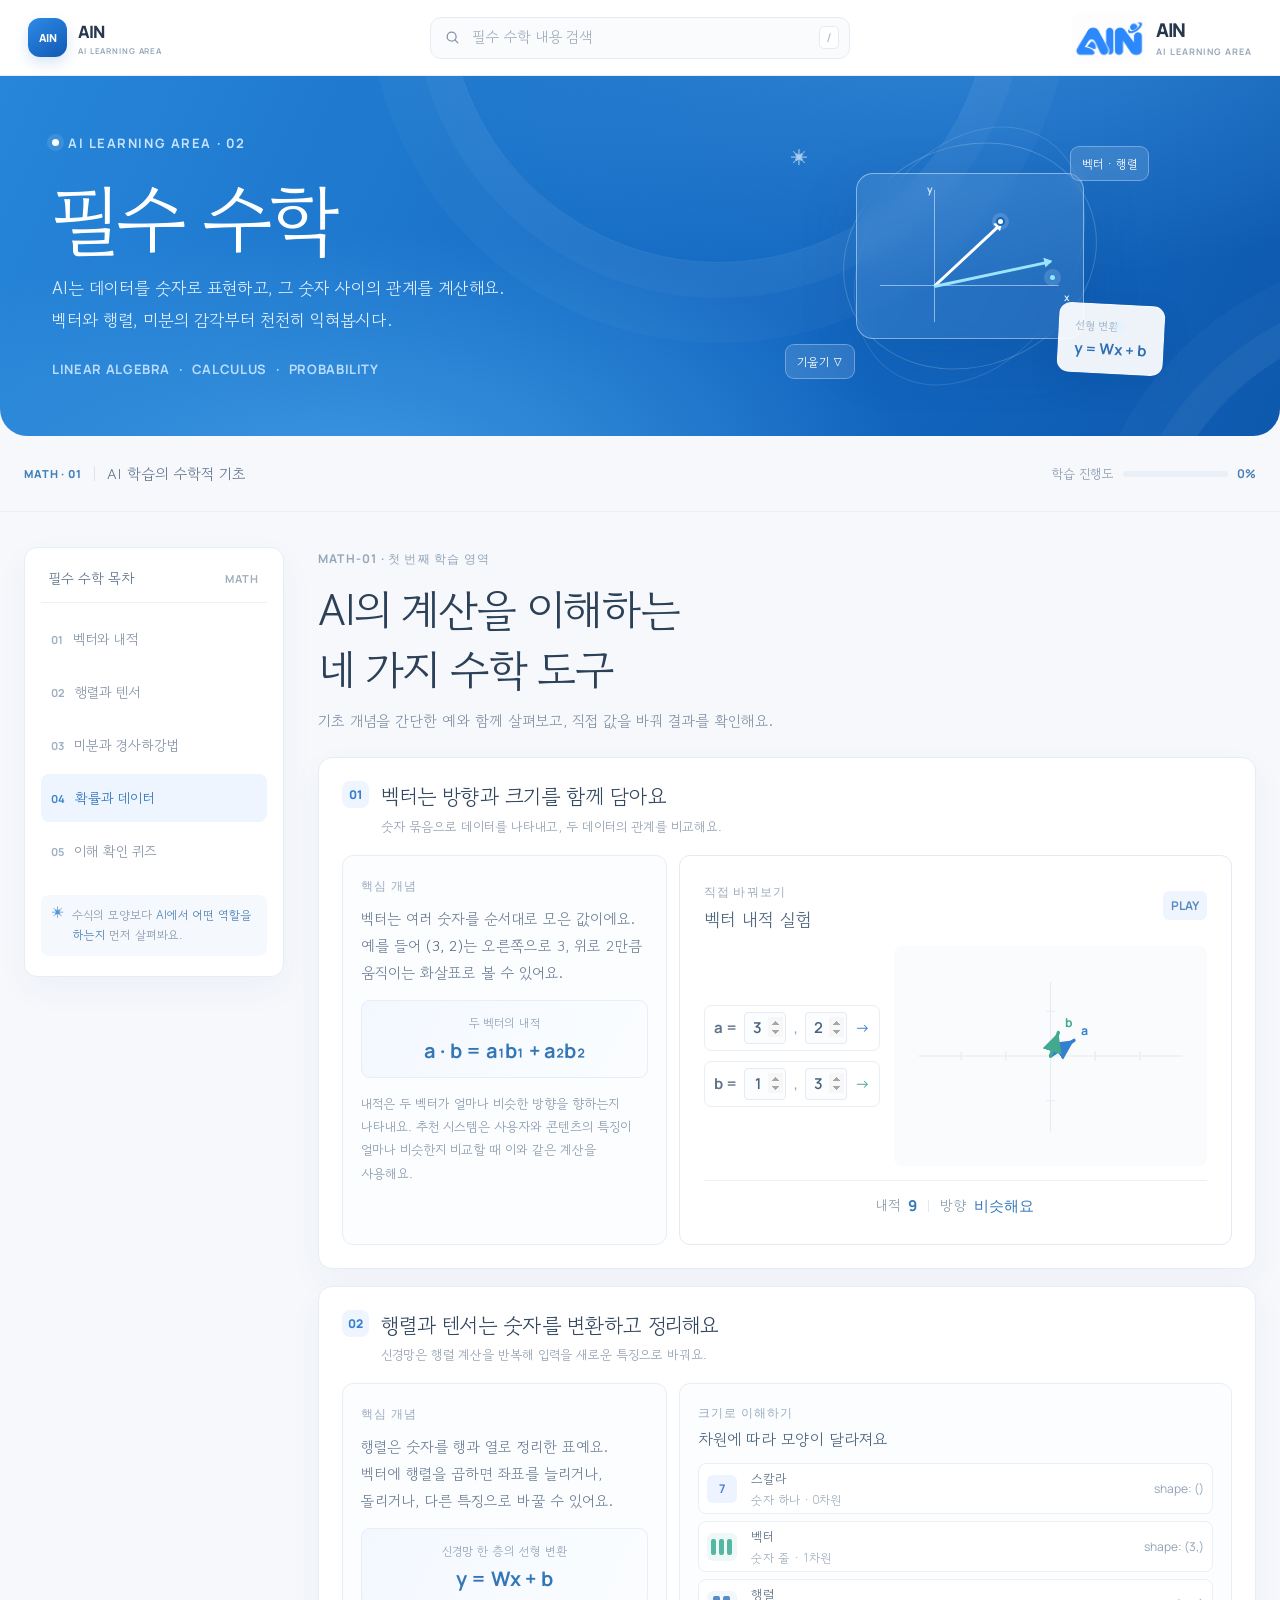
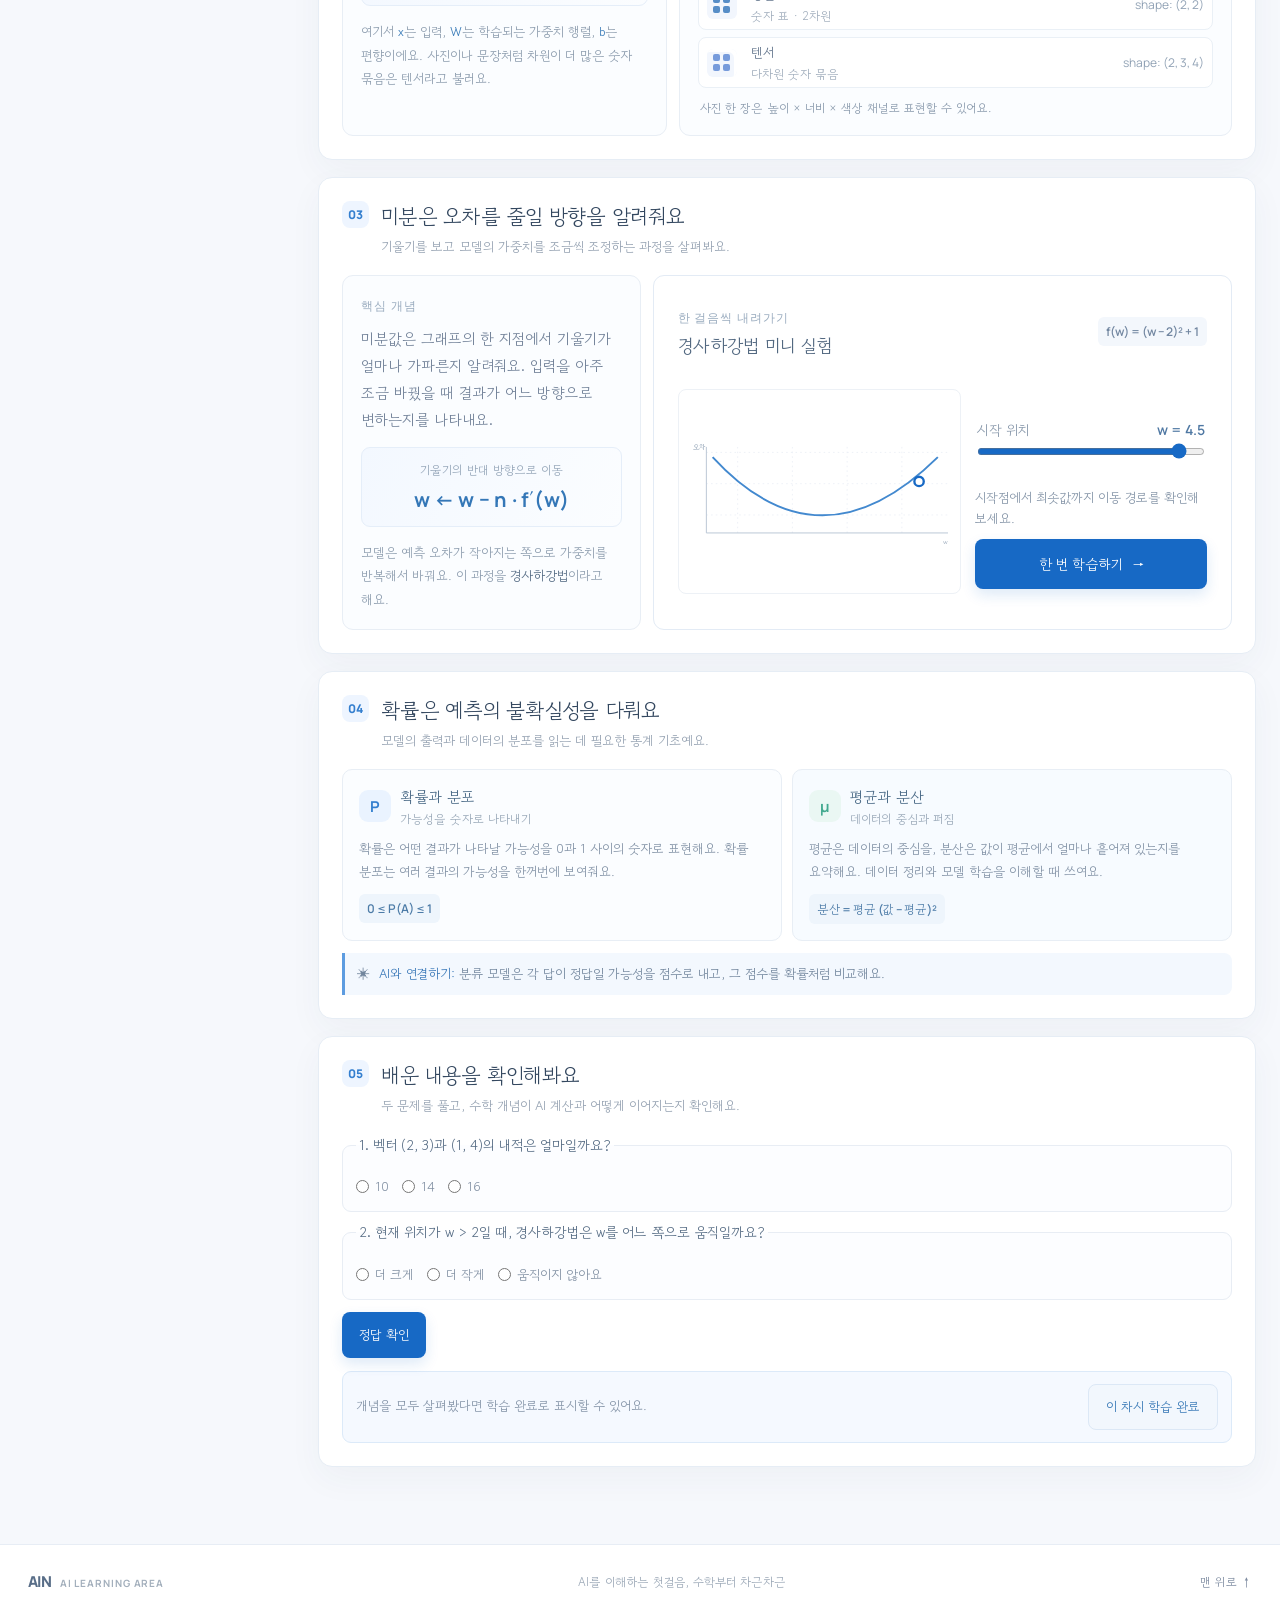
==== commit 21a67f08: "feat: add main-style header logo" ====
--- a/index.html
+++ b/index.html
@@ -19,7 +19,7 @@
         <svg viewBox="0 0 24 24" aria-hidden="true"><circle cx="10.8" cy="10.8" r="6.3"></circle><path d="m15.4 15.4 4.2 4.2"></path></svg>
         <input id="Search-bar" type="search" placeholder="필수 수학 내용 검색" autocomplete="off" /><kbd>/</kbd>
       </label>
-      <a class="home-link" href="https://github.com/yea-kasane-teto/AIN-main" target="_blank" rel="noopener noreferrer">AIN 메인 <span aria-hidden="true">↗</span></a>
+      <a class="home-link" href="https://github.com/yea-kasane-teto/AIN-main" target="_blank" rel="noopener noreferrer" aria-label="AIN 메인 사이트로 이동"><img class="home-logo" src="./파란색%20AIN%20스타일%20로고.png" alt="" /><span class="home-brand-name"><strong>AIN</strong><small>AI LEARNING AREA</small></span></a>
     </header>
     <main>
       <section class="course-hero" aria-labelledby="courseTitle">
@@ -122,4 +122,4 @@
   </div>
   <script src="./app.js"></script>
 </body>
-</html>+</html>
--- a/styles.css
+++ b/styles.css
@@ -5,274 +5,485 @@
   font-synthesis: none;
   text-rendering: optimizeLegibility;
   -webkit-font-smoothing: antialiased;
-  --blue: #347ef2;
+  --blue: #1769c5;
+  --blue-bright: #3485e8;
   --ink: #202b3d;
-  --muted: #8190a5;
-  --line: #e8edf4;
-  --mint: #53b9a4;
-  --sidebar-width: 280px;
-  --sidebar-rail-width: 100px;
-}
-
+  --muted: #7f8da2;
+  --line: #e7edf5;
+  --soft-blue: #eef5ff;
+  --shadow: 0 12px 34px #233d5c0b;
+}
 * { box-sizing: border-box; }
-html { scroll-behavior: smooth; scroll-padding-top: 92px; }
-body { min-width: 360px; min-height: 100vh; margin: 0; }
+html { scroll-behavior: smooth; scroll-padding-top: 22px; }
+body { min-width: 320px; min-height: 100vh; margin: 0; }
 button, input { font: inherit; }
+button, a { -webkit-tap-highlight-color: transparent; }
 a { color: inherit; text-decoration: none; }
-button, a { -webkit-tap-highlight-color: transparent; }
-button:focus-visible, a:focus-visible, input:focus-visible { outline: 3px solid #91b8ff; outline-offset: 3px; }
-.app-shell { min-height: 100vh; }
-
-.sidebar { position: fixed; z-index: 7; inset: 0 auto 0 0; width: var(--sidebar-width); display: flex; flex-direction: column; padding: 27px 19px 20px; border-right: 1px solid var(--line); background: #fff; transition: width .28s ease, transform .28s ease; }
-.brand { display: flex; align-items: center; gap: 12px; padding: 0 9px 30px; }
-.brand-mark { width: 58px; height: 48px; display: grid; place-items: center; border-radius: 15px; background: linear-gradient(140deg, #4f91f5, #3268d7); box-shadow: 0 8px 20px #347ef229; color: #fff; font: 800 28px Manrope, sans-serif; letter-spacing: -.12em; }
-.brand-copy { display: grid; gap: 2px; }
-.brand-copy strong { color: var(--ink); font: 800 20px Manrope, sans-serif; letter-spacing: -.06em; }
-.brand-copy small { color: #8491a4; font-size: 11px; }
-.sidebar-label { padding: 9px 12px; color: #a0aabb; font-size: 10px; font-weight: 700; letter-spacing: .13em; }
-.side-link { min-height: 44px; display: flex; align-items: center; gap: 12px; margin: 3px 0; padding: 0 12px; border-radius: 10px; color: #68778c; font-size: 13px; transition: background .18s, color .18s; }
-.side-link:hover { background: #f6f8fc; color: var(--blue); }
-.side-link.is-active { background: #eef4ff; color: var(--blue); font-weight: 700; }
-.side-icon { width: 18px; flex: 0 0 18px; text-align: center; font-size: 18px; }
-.external-mark { margin-left: auto; color: #9ba9bc; font-size: 12px; }
-.lesson-nav { display: grid; gap: 4px; margin: 8px 0 0 10px; padding: 11px 0 11px 12px; border-left: 1px solid #e7edf6; }
-.lesson-nav a { display: flex; align-items: center; gap: 10px; min-height: 31px; color: #7b899d; font: 12px 'Gowun Dodum', sans-serif; transition: color .18s; }
-.lesson-nav a:hover { color: var(--blue); }
-.lesson-nav a span { color: #a5b1c1; font: 700 9px Manrope, sans-serif; }
-.sidebar-note { display: flex; align-items: flex-start; gap: 9px; margin: 18px 5px; padding: 13px 11px; border: 1px solid #edf0f5; border-radius: 10px; color: #98a2b1; font-size: 11px; line-height: 1.65; }
-.note-dot, .live-dot { width: 7px; height: 7px; flex: 0 0 7px; margin-top: 5px; border-radius: 50%; background: #8bb3ff; }
-.sidebar-bottom { margin-top: auto; padding: 16px 12px; color: #a1aaba; font-size: 11px; line-height: 1.8; }
-.main-area { min-height: 100vh; display: flex; flex-direction: column; margin-left: var(--sidebar-width); transition: margin-left .28s ease; }
-.topbar { position: sticky; z-index: 5; top: 0; height: 70px; flex: 0 0 70px; display: flex; align-items: center; justify-content: space-between; gap: 20px; padding: 0 5.2%; border-bottom: 1px solid #e8edf4d9; background: #fffffff0; backdrop-filter: blur(14px); }
-.breadcrumb { display: flex; align-items: center; gap: 9px; color: #a0aabb; font-size: 12px; }
-.breadcrumb a { transition: color .18s; }
-.breadcrumb a:hover { color: var(--blue); }
-.breadcrumb strong { color: #4a596e; font-weight: 600; }
-.crumb-divider, .caption-divider { color: #d2d9e3; }
-.topbar-caption { display: flex; align-items: center; gap: 8px; color: #a3adba; font-size: 9px; font-weight: 700; letter-spacing: .12em; }
-.topbar-caption .live-dot { width: 6px; height: 6px; flex-basis: 6px; margin: 0; background: #63c2a5; }
-.icon-button { width: 38px; height: 38px; display: none; place-content: center; gap: 4px; border: 1px solid #e8edf4; border-radius: 9px; background: #fff; cursor: pointer; }
-.menu-button span { display: block; width: 14px; height: 1.5px; border-radius: 3px; background: #56667d; }
-.page-content { width: 100%; max-width: 1080px; flex: 1 0 auto; margin: 0 auto; padding: 26px 5.2% 44px; }
-
-.hero { --hero-start: #526fe7; --hero-end: #304fc5; position: relative; min-height: 365px; display: grid; grid-template-columns: minmax(0, 1.12fr) minmax(250px, .88fr); align-items: center; gap: 12px; overflow: hidden; padding: 42px 48px; border: 1px solid #ffffff42; border-radius: 24px; isolation: isolate; background: linear-gradient(118deg, var(--hero-start), var(--hero-end)); color: #fff; }
-.hero::before, .hero::after { position: absolute; z-index: -1; border: 1px solid #ffffff25; border-radius: 50%; content: ''; pointer-events: none; }
-.hero::before { width: 390px; height: 390px; top: -260px; left: 37%; box-shadow: 0 0 0 36px #ffffff08, 0 0 0 78px #ffffff08; }
-.hero::after { width: 260px; height: 260px; right: -170px; bottom: -170px; box-shadow: 0 0 0 26px #ffffff09, 0 0 0 58px #ffffff08; }
-.hero-copy { position: relative; z-index: 2; max-width: 620px; }
-.eyebrow, .section-kicker { display: flex; align-items: center; gap: 8px; color: #8ba0bf; font-size: 9px; font-weight: 700; letter-spacing: .16em; }
-.hero .eyebrow { color: #ffffffb8; }
-.eyebrow-mark { width: 6px; height: 6px; border-radius: 50%; background: #fff; }
-.hero-index { margin: 28px 0 -5px; color: #ffffff8f; font: 700 10px Manrope, sans-serif; letter-spacing: .14em; }
-.hero-index span { margin: 0 5px; color: #ffffff5e; }
-.hero h1 { margin: 14px 0 12px; font: 800 clamp(42px, 4vw, 61px)/1.12 Manrope, 'Gowun Dodum', sans-serif; letter-spacing: -.075em; }
-.title-period { color: #d5e0ff; }
-.hero-description { max-width: 560px; margin: 0; color: #ffffffdf; font: 14px/1.9 'Gowun Dodum', sans-serif; word-break: keep-all; }
-.primary-button { display: inline-flex; align-items: center; gap: 26px; margin-top: 21px; padding: 12px 16px; border-radius: 8px; background: #fff; box-shadow: 0 8px 22px #001e4b2e; color: var(--hero-end); font-size: 11px; font-weight: 700; transition: transform .18s, box-shadow .18s; }
-.primary-button:hover { transform: translateY(-2px); box-shadow: 0 12px 28px #001e4b3c; }
-.primary-button span { font-size: 15px; }
-.hero-footnote { display: flex; align-items: center; gap: 8px; margin-top: 17px; color: #ffffffbd; font: 10px 'Gowun Dodum', sans-serif; }
-.sparkle { color: #d7e2ff; font-size: 13px; }
-.hero-art { position: relative; justify-self: center; width: min(100%, 340px); height: 285px; display: grid; place-items: center; isolation: isolate; }
-.hero-orbit { position: absolute; z-index: -1; border: 1px solid #ffffff38; border-radius: 50%; }
-.hero-orbit-one { inset: 10px 8px 10px 4px; transform: rotate(-22deg); }
-.hero-orbit-two { inset: 0 36px; border-color: #ffffff26; transform: rotate(28deg); }
-.hero-visual-number { position: absolute; z-index: -1; color: #ffffff1e; font: 800 220px/1 Manrope, sans-serif; letter-spacing: -.12em; }
-.math-card { position: relative; width: 196px; height: 218px; display: flex; flex-direction: column; align-items: center; justify-content: center; gap: 12px; border: 1px solid #ffffff56; border-radius: 28px; background: #ffffff1f; box-shadow: 0 24px 64px #002b6530; backdrop-filter: blur(9px); }
-.math-card-kicker { color: #ffffffc4; font: 700 8px Manrope, sans-serif; letter-spacing: .15em; }
-.math-symbol { width: 78px; height: 78px; display: grid; place-items: center; border-radius: 50%; background: #fff; box-shadow: 0 14px 34px #001e4b24; color: var(--hero-end); font: 500 47px 'Gowun Dodum', sans-serif; }
-.math-card-label { color: #fff; font: 700 15px 'Gowun Dodum', sans-serif; }
-.math-card-formula { color: #ffffffc9; font: 11px Manrope, sans-serif; letter-spacing: .03em; }
-.float-chip { position: absolute; z-index: 2; padding: 9px 13px; border: 1px solid #ffffff52; border-radius: 11px; background: #ffffff25; box-shadow: 0 10px 26px #002b6521; color: #fff; font: 11px 'Gowun Dodum', sans-serif; backdrop-filter: blur(8px); }
-.float-chip b { margin-left: 4px; color: #ffffffc7; }
-.chip-one { top: 12%; right: -2%; }
-.chip-two { bottom: 10%; left: -2%; }
-.chip-three { right: 1%; bottom: 1%; }
-.art-sparkle { position: absolute; color: #ffffffb8; }
-.sparkle-one { top: 12%; left: 2%; font-size: 19px; }
-.sparkle-two { right: 5%; bottom: 22%; font-size: 16px; }
-
-.welcome-row { display: flex; align-items: end; justify-content: space-between; gap: 22px; padding: 32px 2px 23px; }
-.welcome-row h2 { margin: 9px 0 5px; color: #25344a; font: 700 20px/1.35 Manrope, 'Gowun Dodum', sans-serif; letter-spacing: -.05em; }
-.welcome-row p { margin: 0; color: #8b98a9; font: 11px/1.7 'Gowun Dodum', sans-serif; }
-.tool-tags { display: flex; flex-wrap: wrap; justify-content: end; gap: 6px; }
-.tool-tags span { padding: 7px 10px; border: 1px solid #e7edf6; border-radius: 999px; background: #fff; color: #718198; font: 10px 'Gowun Dodum', sans-serif; }
-
-.lesson-section { padding-top: 12px; margin-bottom: 33px; scroll-margin-top: 88px; }
-.lesson-heading { display: flex; align-items: center; justify-content: space-between; gap: 20px; margin: 0 2px 15px; }
-.lesson-heading-main { display: flex; align-items: center; gap: 14px; }
-.lesson-number { width: 36px; height: 36px; flex: 0 0 36px; display: grid; place-items: center; border-radius: 50%; background: #eef4ff; color: var(--blue); font: 700 11px Manrope, sans-serif; }
-.lesson-heading .section-kicker { font-size: 8px; }
-.lesson-heading h2 { margin: 5px 0 0; color: #29374b; font: 700 18px/1.4 'Gowun Dodum', sans-serif; letter-spacing: -.035em; }
-.lesson-time { padding: 6px 9px; border: 1px solid #e8edf4; border-radius: 999px; color: #96a2b1; font: 9px 'Gowun Dodum', sans-serif; white-space: nowrap; }
-.lesson-grid { display: grid; grid-template-columns: minmax(0, .92fr) minmax(0, 1.08fr); gap: 14px; }
-.content-card { min-width: 0; padding: 21px 22px; border: 1px solid #e8edf4; border-radius: 14px; background: #fff; box-shadow: 0 5px 18px #243b5c08; }
-.card-label { color: #9ba9bc; font-size: 8px; font-weight: 700; letter-spacing: .12em; }
-.concept-card > p { margin: 14px 0; color: #65748a; font: 12px/1.9 'Gowun Dodum', sans-serif; word-break: keep-all; }
-.concept-card strong { color: #37465d; font-weight: 700; }
-.concept-card .small-copy { margin-bottom: 0; color: #8b98a9; font-size: 10px; line-height: 1.85; }
-.concept-card em { color: #4d72c8; font-family: Manrope, sans-serif; font-style: normal; }
-.formula-block { display: grid; justify-items: center; gap: 6px; margin: 15px 0; padding: 13px 10px; border: 1px solid #ebf1fb; border-radius: 10px; background: linear-gradient(115deg, #f7faff, #fbfcff); }
-.formula-caption { color: #99a6b6; font: 9px 'Gowun Dodum', sans-serif; }
-.formula-block strong { color: #356dd2; font: 700 17px Manrope, 'Gowun Dodum', sans-serif; letter-spacing: .01em; }
-.card-heading { display: flex; align-items: center; justify-content: space-between; gap: 15px; }
-.card-heading h3, .probability-card h3 { margin: 6px 0 0; color: #34445a; font: 700 14px 'Gowun Dodum', sans-serif; }
-.mini-badge { padding: 6px 8px; border-radius: 7px; background: #f1f6ff; color: #6e91d2; font: 700 8px Manrope, sans-serif; letter-spacing: .08em; white-space: nowrap; }
-.vector-card { padding-bottom: 15px; }
-.vector-inputs { display: flex; flex-wrap: wrap; gap: 8px; margin-top: 16px; }
-.vector-field { min-height: 35px; display: flex; align-items: center; gap: 6px; padding: 4px 7px; border: 1px solid #edf0f5; border-radius: 8px; color: #8996a8; font: 11px Manrope, sans-serif; }
-.vector-field span:first-child { color: #5e6d82; font-weight: 700; }
-.vector-field input { width: 35px; height: 24px; padding: 2px 3px; border: 1px solid #e6ebf2; border-radius: 5px; background: #fbfcfe; color: #475c77; font: 600 11px Manrope, sans-serif; text-align: center; }
+button:focus-visible, a:focus-visible, input:focus-visible { outline: 3px solid #80b6ff; outline-offset: 3px; }
+[hidden] { display: none !important; }
+.learning-app { min-height: 100vh; }
+.topbar { position: sticky; z-index: 10; top: 0; height: 76px; display: grid; grid-template-columns: 1fr minmax(260px, 420px) 1fr; align-items: center; gap: 26px; padding: 0 max(28px, calc((100vw - 1360px) / 2)); border-bottom: 1px solid #e9eef5; background: #ffffffed; backdrop-filter: blur(14px); }
+.brand { width: fit-content; display: flex; align-items: center; gap: 11px; }
+.brand-mark { width: 39px; height: 39px; display: grid; place-items: center; border-radius: 12px; background: linear-gradient(145deg, #2c8be7, #1259b4); box-shadow: 0 6px 14px #1769c52b; color: #fff; font: 800 11px Manrope, sans-serif; letter-spacing: -.08em; }
+.brand-name { display: grid; gap: 2px; }
+.brand-name strong { color: #27374e; font: 800 17px Manrope, sans-serif; letter-spacing: -.07em; }
+.brand-name small { color: #99a8bc; font: 700 8px Manrope, sans-serif; letter-spacing: .11em; }
+.search-wrap { height: 42px; display: flex; align-items: center; gap: 9px; padding: 0 10px 0 13px; border: 1px solid #e6ecf4; border-radius: 11px; background: #f9fbfd; color: #8393a8; transition: border .18s, box-shadow .18s; }
+.search-wrap:focus-within { border-color: #9fc7f7; box-shadow: 0 0 0 3px #3485e812; }
+.search-wrap svg { width: 17px; height: 17px; flex: 0 0 17px; fill: none; stroke: currentColor; stroke-linecap: round; stroke-width: 1.8; }
+.search-wrap input { width: 100%; min-width: 0; border: 0; outline: 0; background: transparent; color: var(--ink); font-size: 12px; }
+.search-wrap input:focus-visible { outline: 0; }
+.search-wrap input::placeholder { color: #a0adbd; }
+.search-wrap kbd { flex: 0 0 auto; padding: 4px 7px; border: 1px solid #e6ebf2; border-radius: 5px; background: #fff; color: #a1adbc; font: 500 10px 'DM Sans', sans-serif; }
+.home-link { justify-self: end; display: inline-flex; align-items: center; gap: 10px; color: #74849a; transition: color .16s; }
+.home-logo { width: 74px; height: 50px; flex: 0 0 74px; display: block; overflow: hidden; border-radius: 9px; background: #fff; object-fit: cover; object-position: center; }
+.home-brand-name { display: grid; gap: 2px; line-height: 1.2; }
+.home-brand-name strong { color: #27374e; font: 800 19px Manrope, sans-serif; letter-spacing: -.07em; }
+.home-brand-name small { color: #99a8bc; font: 700 9px Manrope, sans-serif; letter-spacing: .11em; white-space: nowrap; }
+.home-link:hover .home-brand-name strong { color: var(--blue); }
+
+.course-hero { position: relative; min-height: 360px; display: grid; grid-template-columns: minmax(0, 1.1fr) minmax(340px, .9fr); align-items: center; gap: 28px; overflow: hidden; padding: 49px max(52px, calc((100vw - 1240px) / 2)); border-radius: 0 0 27px 27px; background: radial-gradient(ellipse at 27% 110%, #3b95e0 0, transparent 43%), radial-gradient(ellipse at 74% -23%, #3286d5 0, transparent 47%), linear-gradient(115deg, #2786d9, #1265be 69%, #0d59ae); color: #fff; }
+.course-hero::before, .course-hero::after { position: absolute; width: 540px; height: 540px; border: 1px solid #ffffff17; border-radius: 50%; content: ''; pointer-events: none; }
+.course-hero::before { top: -355px; left: 35%; box-shadow: 0 0 0 35px #ffffff08, 0 0 0 80px #ffffff07; }
+.course-hero::after { right: -410px; bottom: -425px; box-shadow: 0 0 0 30px #ffffff09, 0 0 0 67px #ffffff07; }
+.course-hero-copy { position: relative; z-index: 1; max-width: 650px; }
+.hero-eyebrow { display: flex; align-items: center; gap: 9px; color: #c7e3ff; font: 700 10px Manrope, sans-serif; letter-spacing: .12em; }
+.hero-eyebrow > span { width: 7px; height: 7px; border-radius: 50%; background: #fff; box-shadow: 0 0 0 5px #ffffff1b; }
+.course-hero h1 { margin: 26px 0 12px; font: 700 clamp(52px, 6.2vw, 78px) 'Gowun Dodum', sans-serif; letter-spacing: -.07em; line-height: 1.05; }
+.course-hero p { margin: 0; color: #e0efff; font: 400 15px/1.9 'Gowun Dodum', sans-serif; word-break: keep-all; }
+.hero-tags { display: flex; align-items: center; gap: 9px; margin-top: 24px; color: #bbddff; font: 700 10px Manrope, sans-serif; letter-spacing: .05em; }
+.math-illustration { position: relative; justify-self: center; width: min(100%, 390px); height: 255px; display: grid; place-items: center; isolation: isolate; }
+.math-orbit { position: absolute; z-index: -1; width: 260px; height: 220px; border: 1px solid #ffffff31; border-radius: 50%; }
+.orbit-one { transform: rotate(-24deg); }
+.orbit-two { width: 205px; height: 280px; transform: rotate(34deg); border-color: #ffffff20; }
+.math-grid { position: relative; width: 228px; height: 166px; border: 1px solid #ffffff70; border-radius: 17px; background: #ffffff16; box-shadow: 0 20px 55px #003f812b; backdrop-filter: blur(8px); }
+.grid-axis { position: absolute; background: #ffffff7c; }
+.axis-x { top: 111px; left: 23px; width: 179px; height: 1px; }
+.axis-y { top: 16px; left: 77px; width: 1px; height: 132px; }
+.grid-vector { position: absolute; z-index: 1; width: 93px; height: 3px; transform-origin: left center; border-radius: 4px; }
+.vector-one { top: 111px; left: 77px; transform: rotate(-43deg); background: #fff; }
+.vector-two { top: 111px; left: 77px; width: 120px; transform: rotate(-12deg); background: #9de4ff; }
+.grid-vector::after { position: absolute; top: -4px; right: -1px; width: 0; height: 0; border-top: 5px solid transparent; border-bottom: 5px solid transparent; border-left: 8px solid #fff; content: ''; }
+.vector-two::after { border-left-color: #9de4ff; }
+.grid-point { position: absolute; z-index: 2; width: 9px; height: 9px; border: 2px solid #1265be; border-radius: 50%; background: #fff; box-shadow: 0 0 0 4px #ffffff24; }
+.point-one { top: 43px; left: 139px; }
+.point-two { top: 99px; left: 191px; border-color: #3286d5; background: #9de4ff; }
+.grid-label { position: absolute; color: #d5ecff; font: 700 10px Manrope, sans-serif; }
+.label-x { right: 13px; top: 116px; }
+.label-y { top: 8px; left: 70px; }
+.formula-tile { position: absolute; right: 1px; bottom: 10px; display: grid; gap: 5px; padding: 13px 16px; border: 1px solid #ffffff52; border-radius: 12px; background: #ffffffed; box-shadow: 0 12px 28px #003f8125; color: #2e6fb5; transform: rotate(3deg); }
+.formula-tile small { color: #91a4ba; font: 600 8px 'Gowun Dodum', sans-serif; }
+.formula-tile strong { font: 700 15px Manrope, sans-serif; }
+.hero-float { position: absolute; padding: 8px 11px; border: 1px solid #ffffff4d; border-radius: 9px; background: #ffffff20; color: #fff; font: 600 9px 'Gowun Dodum', sans-serif; backdrop-filter: blur(8px); }
+.float-top { top: 17px; right: 16px; }
+.float-bottom { bottom: 5px; left: 10px; }
+.hero-sparkle { position: absolute; color: #e2f2ffb8; }
+.sparkle-one { top: 18px; left: 16px; font-size: 17px; }
+.sparkle-two { right: 37px; bottom: 46px; font-size: 15px; }
+
+.course-overview { max-width: 1280px; min-height: 76px; display: flex; align-items: center; justify-content: space-between; gap: 22px; margin: 0 auto; padding: 0 24px; border-bottom: 1px solid #e9eef5; }
+.overview-title { display: flex; align-items: center; gap: 12px; color: #667990; font: 600 11px 'Gowun Dodum', sans-serif; }
+.unit-code { color: #3f80bd; font: 800 9px Manrope, sans-serif; letter-spacing: .08em; }
+.overview-divider { width: 1px; height: 15px; background: #dce4ee; }
+.progress-summary { display: flex; align-items: center; gap: 9px; color: #8b9bae; font: 400 9px 'Gowun Dodum', sans-serif; }
+.progress-track { width: 105px; height: 6px; overflow: hidden; border-radius: 999px; background: #eaf0f7; }
+.progress-track span { width: 0; height: 100%; display: block; border-radius: inherit; background: linear-gradient(90deg, #368be1, #62b4e9); transition: width .3s ease; }
+.progress-summary strong { color: #4a7fb4; font: 700 9px Manrope, sans-serif; }
+
+.course-layout { max-width: 1280px; display: grid; grid-template-columns: 220px minmax(0, 1fr); align-items: start; gap: 30px; margin: 0 auto; padding: 35px 24px 60px; }
+.course-sidebar { position: sticky; top: 98px; padding: 17px 13px; border: 1px solid #e6edf5; border-radius: 13px; background: #fff; box-shadow: var(--shadow); }
+.sidebar-heading { display: flex; align-items: center; justify-content: space-between; gap: 8px; padding: 0 8px 13px; border-bottom: 1px solid #edf1f6; color: #5c7089; font: 700 10px 'Gowun Dodum', sans-serif; }
+.sidebar-heading small { color: #a0afc0; font: 700 8px Manrope, sans-serif; letter-spacing: .08em; }
+.lesson-nav { display: grid; gap: 4px; padding: 10px 0; }
+.lesson-nav a { min-height: 38px; display: flex; align-items: center; gap: 9px; padding: 7px 8px; border-radius: 8px; color: #8594a7; font: 500 9px 'Gowun Dodum', sans-serif; transition: background .16s, color .16s; }
+.lesson-nav a:hover, .lesson-nav a.is-active { background: #eef5ff; color: #2e76bd; }
+.nav-number { color: #9fb0c2; font: 700 8px Manrope, sans-serif; }
+.lesson-nav a.is-active .nav-number { color: #3986cb; }
+.sidebar-note { display: flex; gap: 8px; margin-top: 8px; padding: 10px 9px; border-radius: 8px; background: #f5f9fe; }
+.note-icon { flex: 0 0 auto; color: #5595d5; font-size: 12px; }
+.sidebar-note p { margin: 0; color: #8a9aad; font: 400 8px/1.7 'Gowun Dodum', sans-serif; }
+.sidebar-note strong { color: #4e82b3; }
+.lesson-content { min-width: 0; }
+.lesson-heading { margin: 0 0 23px; }
+.eyebrow { display: inline-flex; align-items: center; gap: 8px; color: #94a6ba; font: 700 9px Manrope, sans-serif; letter-spacing: .1em; }
+.lesson-heading h2 { margin: 12px 0 7px; color: #2c4058; font: 700 clamp(27px, 3vw, 37px)/1.38 'Gowun Dodum', sans-serif; letter-spacing: -.045em; word-break: keep-all; }
+.lesson-heading p { margin: 0; color: #8292a6; font: 400 11px/1.8 'Gowun Dodum', sans-serif; }
+.lesson-section { margin: 0 0 17px; padding: 23px; border: 1px solid #e6edf5; border-radius: 14px; background: #fff; box-shadow: var(--shadow); scroll-margin-top: 92px; }
+.section-title-row { display: flex; align-items: start; gap: 12px; margin-bottom: 17px; }
+.section-index { flex: 0 0 auto; display: grid; width: 27px; height: 27px; place-items: center; border-radius: 8px; background: #eef5ff; color: #347fcf; font: 800 9px Manrope, sans-serif; }
+.section-title-row h3 { margin: 0; color: #33475f; font: 700 17px/1.5 'Gowun Dodum', sans-serif; letter-spacing: -.035em; }
+.section-title-row p { margin: 3px 0 0; color: #94a1b1; font: 400 9px/1.7 'Gowun Dodum', sans-serif; }
+.lesson-grid, .tensor-layout { display: grid; grid-template-columns: minmax(0, .92fr) minmax(0, 1.08fr); gap: 12px; }
+.concept-card, .shape-card { min-width: 0; padding: 18px; border: 1px solid #e8eef5; border-radius: 11px; background: #fbfdff; }
+.card-kicker { color: #9aacbf; font: 700 8px Manrope, sans-serif; letter-spacing: .1em; }
+.concept-card p { margin: 13px 0; color: #718198; font: 400 10px/1.9 'Gowun Dodum', sans-serif; word-break: keep-all; }
+.concept-card > p:first-of-type { margin-top: 10px; }
+.concept-card strong { color: #526982; font-weight: 700; }
+.concept-card .small-copy { margin-bottom: 0; color: #8b9bad; font-size: 9px; }
+.concept-card em { color: #397bb8; font-style: normal; }
+.formula-block { display: grid; justify-items: center; gap: 6px; margin: 14px 0; padding: 13px 10px; border: 1px solid #e5eef9; border-radius: 9px; background: linear-gradient(115deg, #f3f8ff, #fbfdff); }
+.formula-block span { color: #94a5b8; font: 400 8px 'Gowun Dodum', sans-serif; }
+.formula-block strong { color: #3477b7; font: 700 16px Manrope, 'Gowun Dodum', sans-serif; letter-spacing: .01em; }
+.experiment-card { min-width: 0; padding: 17px; border: 1px solid #e3ebf5; border-radius: 11px; background: #fff; }
+.card-heading { display: flex; align-items: center; justify-content: space-between; gap: 10px; }
+.card-heading h4 { margin: 5px 0 0; color: #526880; font: 700 12px 'Gowun Dodum', sans-serif; }
+.play-badge, .equation-badge { flex: 0 0 auto; padding: 6px 8px; border-radius: 6px; background: #eef5ff; color: #5c8abe; font: 700 8px Manrope, sans-serif; }
+.equation-badge { background: #f3f7fc; color: #7186a0; font: 600 8px Manrope, sans-serif; letter-spacing: 0; }
+.vector-inputs { display: flex; flex-wrap: wrap; gap: 7px; margin-top: 13px; }
+.vector-field { min-height: 33px; display: flex; align-items: center; gap: 5px; padding: 4px 7px; border: 1px solid #e8eef5; border-radius: 7px; color: #8594a7; font: 10px Manrope, sans-serif; }
+.vector-field > span:first-child { color: #60738a; font-weight: 700; }
+.vector-field input { width: 33px; height: 23px; padding: 2px; border: 1px solid #e4ebf3; border-radius: 4px; background: #fcfdff; color: #48617c; font: 600 10px Manrope, sans-serif; text-align: center; }
 .vector-field input::-webkit-inner-spin-button { opacity: .5; }
-.field-a span:last-child { color: var(--blue); }
-.field-b span:last-child { color: var(--mint); }
-.graph-wrap { height: 150px; margin: 9px 0 0; border-radius: 10px; background: #fbfcfe; }
-.vector-graph { width: 100%; height: 100%; }
-.grid-lines { fill: none; stroke: #e9eef5; stroke-width: 1; }
+.field-a .field-arrow { color: #347fcf; }
+.field-b .field-arrow { color: #42a98f; }
+.graph-wrap { height: 142px; margin-top: 9px; overflow: hidden; border-radius: 8px; background: #f9fbfd; }
+.vector-graph { width: 100%; height: 100%; display: block; }
+.grid-lines { fill: none; stroke: #e5ecf4; stroke-width: 1; }
 .vector-line { fill: none; stroke-width: 3; stroke-linecap: round; }
-.vector-a { stroke: var(--blue); }
-.vector-b { stroke: var(--mint); }
+.vector-a { stroke: #347fcf; }
+.vector-b { stroke: #42a98f; }
 .vector-label { font: 700 11px Manrope, sans-serif; }
-.label-a { fill: var(--blue); }
-.label-b { fill: var(--mint); }
-.result-row { display: flex; align-items: center; justify-content: center; gap: 12px; padding-top: 10px; border-top: 1px solid #f0f3f7; color: #99a6b6; font: 10px 'Gowun Dodum', sans-serif; }
-.result-row strong { margin-left: 4px; color: #3976df; font: 700 11px Manrope, sans-serif; }
-.result-divider { width: 1px; height: 12px; background: #e8edf4; }
-.tensor-layout { grid-template-columns: minmax(0, .92fr) minmax(0, 1.08fr); }
-.shape-card { padding-top: 19px; }
-.shape-list { display: grid; gap: 8px; margin-top: 16px; }
-.shape-item { min-height: 44px; display: grid; grid-template-columns: 42px minmax(0, 1fr) auto; align-items: center; gap: 10px; padding: 5px 9px; border: 1px solid #f0f3f7; border-radius: 9px; background: #fdfdfe; }
-.shape-visual { width: 34px; height: 30px; display: grid; place-content: center; border-radius: 7px; color: #4f80d4; }
-.scalar-visual { background: #edf4ff; font: 700 13px Manrope, sans-serif; }
+.label-a { fill: #347fcf; }
+.label-b { fill: #42a98f; }
+.result-row { display: flex; align-items: center; justify-content: center; gap: 11px; padding-top: 9px; border-top: 1px solid #edf1f6; color: #8d9bad; font: 400 9px 'Gowun Dodum', sans-serif; }
+.result-row strong { margin-left: 4px; color: #3478b7; font: 700 10px Manrope, sans-serif; }
+.result-divider { width: 1px; height: 12px; background: #e2e9f1; }
+.shape-card { padding-top: 17px; }
+.shape-list { display: grid; gap: 7px; margin-top: 12px; }
+.shape-item { min-height: 42px; display: grid; grid-template-columns: 36px minmax(0, 1fr) auto; align-items: center; gap: 8px; padding: 5px 8px; border: 1px solid #eaf0f6; border-radius: 8px; background: #fff; }
+.shape-visual { width: 30px; height: 28px; display: grid; place-content: center; border-radius: 6px; color: #4f80d4; }
+.scalar-visual { background: #edf4ff; font: 700 12px Manrope, sans-serif; }
 .vector-visual { grid-auto-flow: column; align-items: center; gap: 3px; background: #eef8f6; }
-.vector-visual i { width: 5px; height: 17px; border-radius: 2px; background: #55b7a2; }
-.matrix-visual, .tensor-visual { grid-template-columns: repeat(2, 7px); grid-template-rows: repeat(2, 7px); gap: 3px; background: #f4f1ff; }
-.matrix-visual i, .tensor-visual i { width: 7px; height: 7px; border-radius: 2px; background: #8e7add; }
-.tensor-visual { position: relative; box-shadow: inset -3px 3px 0 #ffffff; }
-.tensor-visual i { background: #8799e4; }
+.vector-visual i { width: 5px; height: 16px; border-radius: 2px; background: #55b7a2; }
+.matrix-visual, .tensor-visual { grid-template-columns: repeat(2, 7px); grid-template-rows: repeat(2, 7px); gap: 3px; background: #f2f6fd; }
+.matrix-visual i, .tensor-visual i { width: 7px; height: 7px; border-radius: 2px; background: #568dc7; }
+.tensor-visual { box-shadow: inset -3px 3px 0 #ffffff; }
+.tensor-visual i { background: #779bdb; }
 .shape-text { display: grid; gap: 3px; }
-.shape-text strong { color: #58677b; font: 700 10px 'Gowun Dodum', sans-serif; }
-.shape-text small { color: #a0aaba; font: 9px 'Gowun Dodum', sans-serif; }
-.shape-item code { color: #9aa7b8; font: 9px Manrope, monospace; }
-.shape-note { margin: 12px 3px 0; color: #8b98a9; font: 9px/1.7 'Gowun Dodum', sans-serif; }
-.shape-note span { color: #5b92eb; }
-.descent-card { padding-bottom: 16px; }
-.mini-badge { letter-spacing: 0; }
-.descent-chart-wrap { height: 145px; margin-top: 10px; overflow: hidden; border-radius: 9px; background: #fbfcfe; }
-.descent-chart { width: 100%; height: 100%; }
+.shape-text strong { color: #5d7088; font: 700 9px 'Gowun Dodum', sans-serif; }
+.shape-text small { color: #a0adbc; font: 400 8px 'Gowun Dodum', sans-serif; }
+.shape-item code { color: #91a2b5; font: 8px Manrope, monospace; }
+.shape-note { margin: 10px 2px 0; color: #8999ac; font: 400 8px/1.6 'Gowun Dodum', sans-serif; }
+.calculus-layout { grid-template-columns: minmax(0, .82fr) minmax(0, 1.18fr); }
+.descent-chart-wrap { height: 130px; margin-top: 10px; overflow: hidden; border: 1px solid #edf1f6; border-radius: 8px; background: #fff; }
+.descent-chart { width: 100%; height: 100%; display: block; }
 .chart-grid { fill: none; stroke: #e9eef5; stroke-width: 1; stroke-dasharray: 2 4; }
-.chart-axis { fill: none; stroke: #ccd6e4; stroke-width: 1.3; }
-.loss-curve { fill: none; stroke: #7798e6; stroke-width: 2.5; }
-.descent-point { fill: #fff; stroke: var(--blue); stroke-width: 3; transition: cx .28s, cy .28s; }
+.chart-axis { fill: none; stroke: #b8c5d4; stroke-width: 1.2; }
+.loss-curve { fill: none; stroke: #4389cf; stroke-width: 2.5; }
+.descent-point { fill: #fff; stroke: #1769c5; stroke-width: 3; transition: cx .28s, cy .28s; }
 .trail-point { fill: #55b7a2; stroke: #fff; stroke-width: 2; }
-.axis-label { fill: #a1aebe; font: 9px 'Gowun Dodum', sans-serif; }
-.slider-row { display: grid; gap: 5px; margin: 5px 2px 0; }
-.slider-row label { display: flex; justify-content: space-between; color: #99a5b4; font: 9px 'Gowun Dodum', sans-serif; }
-.slider-row output { color: #536f9f; font: 600 10px Manrope, sans-serif; }
+.axis-label { fill: #99a9bb; font: 9px 'Gowun Dodum', sans-serif; }
+.slider-row { display: grid; gap: 5px; margin: 9px 2px 0; }
+.slider-row label { display: flex; justify-content: space-between; color: #8797aa; font: 400 9px 'Gowun Dodum', sans-serif; }
+.slider-row output { color: #4f78a3; font: 600 9px Manrope, sans-serif; }
 .slider-row input { width: 100%; height: 4px; margin: 3px 0; accent-color: var(--blue); cursor: pointer; }
-.descent-bottom { display: flex; align-items: center; justify-content: space-between; gap: 10px; margin-top: 8px; }
-.descent-bottom p { margin: 0; color: #8b98a9; font: 9px/1.6 'Gowun Dodum', sans-serif; }
-.step-button { flex: 0 0 auto; display: inline-flex; align-items: center; gap: 10px; padding: 8px 10px; border: 0; border-radius: 7px; background: #347ef2; color: #fff; font: 600 9px 'Gowun Dodum', sans-serif; cursor: pointer; transition: background .18s, transform .18s; }
-.step-button:hover { transform: translateY(-1px); background: #276bd4; }
+.descent-bottom { display: flex; align-items: center; justify-content: space-between; gap: 10px; margin-top: 10px; }
+.descent-bottom p { margin: 0; color: #8393a6; font: 400 8px/1.6 'Gowun Dodum', sans-serif; }
+.button { min-height: 39px; display: inline-flex; align-items: center; justify-content: center; gap: 10px; padding: 0 13px; border: 0; border-radius: 8px; cursor: pointer; font: 700 9px 'Gowun Dodum', sans-serif; transition: background .16s, transform .16s, box-shadow .16s; }
+.button:hover { transform: translateY(-1px); }
+.button-primary { color: #fff; background: var(--blue); box-shadow: 0 6px 14px #1769c524; }
+.button-primary:hover { background: #0c5bb5; box-shadow: 0 8px 18px #1769c52b; }
+.button-primary:disabled { opacity: .55; cursor: not-allowed; transform: none; }
+.button-secondary { border: 1px solid #dce8f6; background: #f2f7fd; color: #3476b5; }
 .step-button span { font-size: 12px; }
-.probability-grid { display: grid; grid-template-columns: repeat(2, minmax(0, 1fr)); gap: 14px; }
-.probability-card { display: grid; grid-template-columns: 42px minmax(0, 1fr); align-items: start; gap: 14px; }
-.probability-icon { width: 40px; height: 40px; display: grid; place-items: center; border-radius: 12px; background: #eef4ff; color: #4383eb; font: 700 20px Manrope, sans-serif; }
-.stat-icon { background: #eef8f6; color: #46ab96; }
-.probability-card p { margin: 9px 0 11px; color: #8491a2; font: 10px/1.8 'Gowun Dodum', sans-serif; word-break: keep-all; }
-.formula-inline { display: inline-block; padding: 6px 8px; border-radius: 6px; background: #f5f8fd; color: #5c78ad; font: 600 9px Manrope, 'Gowun Dodum', sans-serif; }
-.next-step { display: flex; align-items: center; justify-content: space-between; gap: 20px; margin: 32px 0 4px; padding: 23px 25px; border: 1px solid #e4ebf6; border-radius: 14px; background: linear-gradient(110deg, #fff, #f8faff); }
-.next-step h2 { margin: 7px 0 4px; color: #34445a; font: 700 17px 'Gowun Dodum', sans-serif; }
-.next-step p { margin: 0; color: #8996a8; font: 10px/1.7 'Gowun Dodum', sans-serif; }
-.next-link { flex: 0 0 auto; display: inline-flex; align-items: center; gap: 15px; padding: 10px 13px; border-radius: 8px; background: #347ef2; color: #fff; font: 600 10px 'Gowun Dodum', sans-serif; box-shadow: 0 5px 12px #347ef226; transition: transform .18s; }
-.next-link:hover { transform: translateY(-2px); }
-.next-link span { font-size: 13px; }
-.site-footer { min-height: 76px; flex: 0 0 76px; display: flex; align-items: center; gap: 18px; padding: 12px 5.2%; border-top: 1px solid var(--line); background: #fff; color: #9aa6b6; font: 9px 'Gowun Dodum', sans-serif; }
-.footer-brand { display: flex; align-items: center; gap: 7px; color: #57667c; }
-.footer-brand strong { font: 800 13px Manrope, sans-serif; letter-spacing: -.07em; }
-.small-mark { width: 25px; height: 25px; border-radius: 8px; font-size: 15px; }
-.back-to-top { margin-left: auto; color: #7d8ba0; }
+.definition-grid { display: grid; grid-template-columns: repeat(2, minmax(0, 1fr)); gap: 10px; }
+.definition-card { min-width: 0; padding: 16px; border: 1px solid #e8eef5; border-radius: 10px; background: #fbfdff; }
+.probability-card:nth-child(2) { background: #f7fbff; }
+.concept-label { display: flex; align-items: center; gap: 9px; margin-bottom: 10px; }
+.concept-label strong, .concept-label small { display: block; }
+.concept-label strong { color: #496986; font: 700 11px 'Gowun Dodum', sans-serif; }
+.concept-label small { margin-top: 3px; color: #99a8b8; font: 400 8px 'Gowun Dodum', sans-serif; }
+.probability-icon { width: 32px; height: 32px; flex: 0 0 32px; display: grid; place-items: center; border-radius: 9px; background: #eaf3ff; color: #347fcf; font: 700 15px Manrope, sans-serif; }
+.stat-icon { background: #eaf7f3; color: #42a98f; }
+.probability-card p { margin: 0 0 10px; color: #8191a5; font: 400 9px/1.8 'Gowun Dodum', sans-serif; word-break: keep-all; }
+.formula-inline { display: inline-block; padding: 6px 8px; border-radius: 6px; background: #eef5fc; color: #4c7ba7; font: 600 8px Manrope, 'Gowun Dodum', sans-serif; }
+.callout { display: flex; gap: 9px; margin-top: 12px; padding: 10px 12px; border-left: 3px solid #5d9ce0; border-radius: 0 8px 8px 0; background: #f3f8fe; color: #72869d; font: 400 9px/1.75 'Gowun Dodum', sans-serif; }
+.callout strong { color: #3978b8; }
+.quiz-list { display: grid; gap: 9px; }
+.quiz-question { min-width: 0; margin: 0; padding: 13px; border: 1px solid #e8edf4; border-radius: 9px; background: #fcfdff; }
+.quiz-question legend { padding: 0 3px; color: #566c84; font: 700 10px/1.6 'Gowun Dodum', sans-serif; }
+.quiz-option { display: inline-flex; align-items: center; gap: 6px; margin: 8px 13px 0 0; color: #8190a3; font: 400 9px 'Gowun Dodum', sans-serif; cursor: pointer; }
+.quiz-option input { margin: 0; accent-color: #347fcf; }
+.quiz-feedback { display: none; margin: 9px 0 0; padding: 7px 8px; border-radius: 6px; color: #71859c; font: 400 8px/1.6 'Gowun Dodum', sans-serif; }
+.quiz-question.is-correct .quiz-feedback, .quiz-question.is-incorrect .quiz-feedback { display: block; }
+.quiz-question.is-correct .quiz-feedback { background: #eef8f2; color: #478464; }
+.quiz-question.is-incorrect .quiz-feedback { background: #fff5ed; color: #a7764c; }
+.quiz-actions { display: flex; flex-wrap: wrap; align-items: center; gap: 10px; margin-top: 12px; }
+.quiz-result { color: #69809a; font: 600 9px 'Gowun Dodum', sans-serif; }
+.completion-row { display: flex; align-items: center; justify-content: space-between; gap: 15px; margin-top: 13px; padding: 12px 13px; border: 1px solid #dceaf9; border-radius: 9px; background: #f5f9ff; }
+.completion-row p { margin: 0; color: #8393a7; font: 400 9px/1.6 'Gowun Dodum', sans-serif; }
+.search-empty { max-width: 850px; margin: -35px auto 45px; padding: 20px; color: #91a0b2; text-align: center; }
+.search-empty strong, .search-empty span { display: block; }
+.search-empty strong { margin-bottom: 5px; color: #687d95; font: 700 13px 'Gowun Dodum', sans-serif; }
+.search-empty span { font: 400 10px 'Gowun Dodum', sans-serif; }
+.site-footer { min-height: 75px; display: flex; align-items: center; justify-content: space-between; gap: 15px; padding: 16px max(28px, calc((100vw - 1240px) / 2)); border-top: 1px solid #e7edf5; background: #fff; color: #9aa7b6; font: 400 9px 'Gowun Dodum', sans-serif; }
+.footer-brand { display: flex; align-items: baseline; gap: 9px; color: #596e88; font: 800 13px Manrope, sans-serif; letter-spacing: -.05em; }
+.footer-brand span { color: #a3afbc; font: 700 8px Manrope, sans-serif; letter-spacing: .09em; }
+.back-to-top { color: #7d8ba0; }
 .back-to-top:hover { color: var(--blue); }
 
-@media (max-width: 1080px) {
-  .hero { grid-template-columns: 1fr 275px; padding: 36px 34px; }
-  .hero-art { width: 275px; height: 255px; }
-  .lesson-grid, .tensor-layout { grid-template-columns: minmax(0, .9fr) minmax(0, 1.1fr); }
-  .content-card { padding: 18px; }
-}
-@media (max-width: 820px) {
-  :root { --sidebar-width: 245px; }
-  .hero { grid-template-columns: 1fr; min-height: 445px; align-items: start; padding: 34px 30px 205px; }
-  .hero-copy { max-width: 620px; }
-  .hero-art { position: absolute; right: 18px; bottom: -2px; width: 245px; height: 198px; }
-  .math-card { width: 130px; height: 138px; gap: 7px; border-radius: 22px; }
-  .math-card-kicker { font-size: 6px; }
-  .math-symbol { width: 54px; height: 54px; font-size: 34px; }
-  .math-card-label { font-size: 11px; }
-  .math-card-formula { font-size: 8px; }
-  .hero-visual-number { font-size: 145px; }
-  .float-chip { padding: 7px 9px; font-size: 8px; }
-  .lesson-grid, .tensor-layout { grid-template-columns: 1fr; }
-  .concept-card { min-height: 0; }
-}
-@media (max-width: 640px) {
-  body { min-width: 360px; }
-  .sidebar { width: 280px; transform: translateX(-100%); box-shadow: 0 20px 40px #182f501a; }
-  .sidebar-open .sidebar { transform: translateX(0); }
-  .sidebar-open::after { position: fixed; z-index: 6; inset: 0; background: #182f5024; content: ''; }
-  .main-area, .sidebar-collapsed .main-area { margin-left: 0; }
-  .topbar { height: 62px; flex-basis: 62px; padding: 0 17px; }
-  .topbar-caption { display: none; }
-  .icon-button { display: grid; }
-  .breadcrumb { gap: 7px; font-size: 11px; }
-  .page-content { padding: 17px 17px 33px; }
-  .hero { min-height: 450px; padding: 27px 21px 185px; border-radius: 19px; }
-  .hero-index { margin-top: 23px; }
-  .hero h1 { margin: 12px 0 11px; font-size: 41px; }
-  .hero-description { font-size: 12px; line-height: 1.8; }
+@media (max-width: 1000px) {
+  .topbar { grid-template-columns: 1fr minmax(210px, 330px) auto; gap: 16px; padding: 0 24px; }
+  .course-hero { grid-template-columns: minmax(0, 1fr) minmax(280px, .8fr); padding-right: 42px; padding-left: 42px; }
+  .course-layout { grid-template-columns: 190px minmax(0, 1fr); gap: 22px; padding-right: 22px; padding-left: 22px; }
+  .course-sidebar { padding: 14px 10px; }
+  .lesson-nav a { font-size: 8px; }
+  .lesson-section { padding: 19px; }
+  .concept-card, .shape-card, .experiment-card { padding: 15px; }
+  .calculus-layout { grid-template-columns: minmax(0, .8fr) minmax(0, 1.2fr); }
+}
+@media (max-width: 720px) {
+  .topbar { height: 66px; grid-template-columns: auto minmax(0, 1fr) auto; gap: 12px; padding: 0 16px; }
+  .brand { gap: 8px; }
+  .brand-mark { width: 35px; height: 35px; border-radius: 10px; }
+  .brand-name strong { font-size: 14px; }
+  .brand-name small { font-size: 6px; }
+  .search-wrap { height: 37px; gap: 7px; padding: 0 8px; }
+  .search-wrap svg { width: 15px; height: 15px; flex-basis: 15px; }
+  .search-wrap input { font-size: 10px; }
+  .search-wrap kbd { display: none; }
+  .home-link { gap: 7px; }
+  .home-logo { width: 54px; height: 38px; flex-basis: 54px; border-radius: 7px; }
+  .home-brand-name strong { font-size: 14px; }
+  .home-brand-name small { font-size: 8px; letter-spacing: .06em; }
+  .course-hero { min-height: 380px; display: block; padding: 38px 28px 190px; border-radius: 0 0 20px 20px; }
+  .course-hero h1 { margin: 21px 0 10px; font-size: 54px; }
+  .course-hero p { font-size: 12px; line-height: 1.85; }
+  .hero-tags { flex-wrap: wrap; gap: 6px; margin-top: 17px; font-size: 8px; }
   .desktop-break { display: none; }
-  .hero .primary-button { margin-top: 16px; }
-  .hero-footnote { max-width: 230px; margin-top: 12px; font-size: 9px; line-height: 1.5; }
-  .hero-art { right: 4px; bottom: -7px; width: 210px; height: 176px; }
-  .hero-orbit-one { inset: 12px; }
-  .hero-orbit-two { inset: 5px 29px; }
-  .chip-one { top: 1%; right: 0; }
-  .chip-two { bottom: 5px; left: -2px; }
-  .chip-three { right: 0; bottom: 0; }
-  .welcome-row { display: grid; align-items: start; gap: 13px; padding: 27px 2px 20px; }
-  .welcome-row h2 { font-size: 17px; }
-  .tool-tags { justify-content: start; }
-  .lesson-section { padding-top: 8px; margin-bottom: 27px; scroll-margin-top: 73px; }
-  .lesson-heading { gap: 9px; margin-bottom: 12px; }
-  .lesson-heading-main { gap: 10px; }
-  .lesson-number { width: 31px; height: 31px; flex-basis: 31px; font-size: 10px; }
-  .lesson-heading h2 { max-width: 255px; font-size: 15px; }
-  .lesson-heading .section-kicker { font-size: 7px; }
-  .lesson-time { font-size: 8px; padding: 5px 7px; }
-  .content-card { padding: 16px; border-radius: 12px; }
-  .concept-card > p { font-size: 11px; }
-  .concept-card .small-copy { font-size: 9px; }
-  .formula-block { padding: 12px 8px; }
-  .formula-block strong { font-size: 15px; }
-  .vector-inputs { gap: 6px; }
-  .vector-field { gap: 4px; padding: 4px 5px; font-size: 10px; }
-  .vector-field input { width: 31px; }
-  .graph-wrap { height: 137px; }
-  .shape-item { grid-template-columns: 36px minmax(0, 1fr) auto; gap: 7px; padding: 5px 6px; }
-  .shape-item code { font-size: 8px; }
-  .descent-chart-wrap { height: 128px; }
+  .math-illustration { position: absolute; right: 10px; bottom: -5px; width: 285px; height: 190px; transform: scale(.82); transform-origin: bottom right; }
+  .math-grid { transform: scale(.83); }
+  .formula-tile { right: 5px; bottom: 15px; }
+  .course-overview { min-height: 65px; gap: 9px; margin: 0 16px; padding: 0; }
+  .overview-title { gap: 8px; font-size: 9px; }
+  .unit-code { font-size: 8px; }
+  .progress-summary { gap: 6px; font-size: 8px; }
+  .progress-track { width: 58px; }
+  .progress-summary strong { font-size: 8px; }
+  .course-layout { display: block; margin: 0 16px; padding: 23px 0 42px; }
+  .course-sidebar { position: static; margin-bottom: 22px; padding: 12px; }
+  .sidebar-heading { padding: 0 5px 10px; }
+  .lesson-nav { grid-template-columns: 1fr 1fr; gap: 3px; padding: 8px 0 3px; }
+  .lesson-nav a { min-height: 34px; gap: 6px; padding: 5px; font-size: 8px; }
+  .nav-number { font-size: 7px; }
+  .sidebar-note { margin-top: 7px; padding: 8px; }
+  .sidebar-note p { font-size: 8px; }
+  .lesson-heading { margin-bottom: 18px; }
+  .lesson-heading h2 { margin: 9px 0 6px; font-size: 26px; }
+  .lesson-heading p { font-size: 9px; }
+  .lesson-section { margin-bottom: 12px; padding: 16px 13px; border-radius: 11px; scroll-margin-top: 74px; }
+  .section-title-row { gap: 9px; margin-bottom: 13px; }
+  .section-index { width: 24px; height: 24px; }
+  .section-title-row h3 { font-size: 13px; }
+  .section-title-row p { font-size: 8px; }
+  .lesson-grid, .tensor-layout, .calculus-layout { grid-template-columns: 1fr; gap: 9px; }
+  .concept-card, .shape-card, .experiment-card { padding: 13px; }
+  .concept-card p { font-size: 9px; }
+  .concept-card .small-copy { font-size: 8px; }
+  .formula-block { padding: 11px 8px; }
+  .formula-block strong { font-size: 14px; }
+  .graph-wrap { height: 132px; }
+  .shape-item { grid-template-columns: 34px minmax(0, 1fr) auto; gap: 6px; padding: 5px; }
+  .shape-item code { font-size: 7px; }
+  .descent-chart-wrap { height: 120px; }
   .descent-bottom { align-items: end; }
-  .descent-bottom p { max-width: 145px; }
-  .step-button { padding: 8px; font-size: 8px; }
-  .probability-grid { grid-template-columns: 1fr; gap: 10px; }
-  .probability-card { grid-template-columns: 36px minmax(0, 1fr); gap: 10px; padding: 14px; }
-  .probability-icon { width: 34px; height: 34px; border-radius: 10px; font-size: 17px; }
-  .probability-card p { font-size: 9px; }
-  .next-step { align-items: start; flex-direction: column; gap: 14px; padding: 19px; }
-  .next-step h2 { font-size: 15px; }
-  .site-footer { min-height: 68px; flex-basis: 68px; gap: 9px; padding: 10px 17px; font-size: 8px; }
-  .small-mark { width: 22px; height: 22px; font-size: 13px; }
+  .descent-bottom p { max-width: 135px; }
+  .step-button { padding: 0 9px; font-size: 8px; }
+  .definition-grid { grid-template-columns: 1fr; gap: 8px; }
+  .definition-card { padding: 13px; }
+  .probability-card p { font-size: 8px; }
+  .quiz-question { padding: 10px; }
+  .quiz-question legend { font-size: 9px; }
+  .quiz-option { margin-right: 8px; font-size: 8px; }
+  .completion-row { align-items: start; flex-direction: column; gap: 10px; }
+  .site-footer { min-height: 65px; align-items: start; flex-direction: column; justify-content: center; gap: 5px; padding: 11px 17px; }
+  .back-to-top { display: none; }
+}
+@media (max-width: 390px) {
+  .topbar { grid-template-columns: auto minmax(0, 1fr); }
+  .home-link { display: none; }
+  .course-hero { padding-right: 20px; padding-left: 20px; }
+  .math-illustration { right: 0; transform: scale(.73); }
+  .progress-summary > span { display: none; }
+  .course-overview { justify-content: space-between; }
 }
 @media (prefers-reduced-motion: reduce) {
-  *, *::before, *::after { scroll-behavior: auto !important; transition: none !important; }
-}
+  *, *::before, *::after { scroll-behavior: auto !important; transition: none !important; animation-duration: .01ms !important; }
+}
+
+.not-found { min-height: 60vh; display: grid; align-content: center; justify-items: center; gap: 12px; padding: 32px; text-align: center; }
+.not-found h1 { max-width: 680px; margin: 0; color: #2c4058; font: 700 clamp(28px, 5vw, 44px) 'Gowun Dodum', sans-serif; letter-spacing: -.045em; }
+.not-found p { margin: 0 0 8px; color: var(--muted); }
+
+/* Readable type with a wider desktop canvas and a horizontal lesson menu. */
+@media (min-width: 721px) {
+  .search-wrap input { font-size: 15px; }
+  .home-brand-name strong { font-size: 19px; }
+  .home-brand-name small { font-size: 9px; }
+  .hero-eyebrow, .hero-tags { font-size: 13px; }
+  .course-hero p { font-size: 17px; }
+  .formula-tile small { font-size: 11px; }
+  .hero-float { font-size: 12px; }
+  .overview-title { font-size: 15px; }
+  .unit-code { font-size: 11px; }
+  .progress-summary { font-size: 13px; }
+  .progress-summary strong { font-size: 12px; }
+  .sidebar-heading { font-size: 14px; }
+  .sidebar-heading small { font-size: 11px; }
+  .lesson-nav a { font-size: 14px; }
+  .nav-number { font-size: 11px; }
+  .sidebar-note p { font-size: 12px; }
+  .eyebrow { font-size: 12px; }
+  .lesson-heading h2 { font-size: clamp(34px, 3.4vw, 44px); }
+  .lesson-heading p { font-size: 15px; }
+  .section-index { font-size: 12px; }
+  .section-title-row h3 { font-size: 21px; }
+  .section-title-row p { font-size: 13px; }
+  .card-kicker { font-size: 12px; }
+  .concept-card p { font-size: 15px; line-height: 1.8; }
+  .concept-card .small-copy { font-size: 13px; }
+  .formula-block span { font-size: 12px; }
+  .formula-block strong { font-size: 20px; }
+  .card-heading h4 { font-size: 16px; }
+  .play-badge, .equation-badge { font-size: 12px; }
+  .vector-field { font-size: 14px; }
+  .vector-field input { font-size: 14px; }
+  .result-row { font-size: 13px; }
+  .result-row strong { font-size: 14px; }
+  .shape-text strong { font-size: 13px; }
+  .shape-text small, .shape-item code, .shape-note { font-size: 12px; }
+  .slider-row label, .slider-row output { font-size: 13px; }
+  .descent-bottom p { font-size: 12px; }
+  .button { min-height: 46px; padding-right: 17px; padding-left: 17px; font-size: 13px; }
+  .concept-label strong { font-size: 15px; }
+  .concept-label small { font-size: 12px; }
+  .probability-card p { font-size: 13px; }
+  .formula-inline { font-size: 12px; }
+  .callout { font-size: 13px; }
+  .quiz-question legend { font-size: 14px; }
+  .quiz-option { font-size: 13px; }
+  .quiz-feedback { font-size: 12px; }
+  .quiz-result, .completion-row p { font-size: 13px; }
+  .site-footer { font-size: 12px; }
+  .footer-brand { font-size: 15px; }
+  .footer-brand span { font-size: 10px; }
+}
+
+@media (min-width: 1101px) {
+  .course-overview, .course-layout { max-width: 1440px; }
+  .course-layout { display: grid; grid-template-columns: 260px minmax(0, 1fr); gap: 34px; }
+  .course-sidebar { position: sticky; top: 98px; display: block; margin-bottom: 0; padding: 20px 16px; }
+  .sidebar-heading { padding: 0 8px 14px; border-bottom: 1px solid #edf1f6; }
+  .lesson-nav { grid-template-columns: 1fr; gap: 5px; padding: 12px 0; }
+  .lesson-nav a { min-height: 48px; gap: 10px; padding: 9px 10px; }
+  .sidebar-note { margin-top: 8px; padding: 10px 11px; }
+}
+
+@media (max-width: 1100px) and (min-width: 721px) {
+  .lesson-grid, .tensor-layout, .calculus-layout, .definition-grid { grid-template-columns: 1fr; }
+}
+
+@media (max-width: 720px) {
+  .search-wrap input { font-size: 13px; }
+  .home-logo { width: 54px; height: 38px; flex-basis: 54px; }
+  .hero-eyebrow { font-size: 10px; }
+  .course-hero p { font-size: 14px; }
+  .hero-tags { font-size: 9px; }
+  .formula-tile small { font-size: 10px; }
+  .hero-float { font-size: 11px; }
+  .overview-title { font-size: 11px; }
+  .unit-code { font-size: 9px; }
+  .progress-summary { font-size: 10px; }
+  .progress-summary strong { font-size: 10px; }
+  .sidebar-heading { font-size: 12px; }
+  .sidebar-heading small { font-size: 9px; }
+  .lesson-nav { display: flex; gap: 6px; overflow-x: auto; padding: 8px 0 6px; scrollbar-width: thin; }
+  .lesson-nav a { min-width: max-content; min-height: 44px; gap: 8px; padding: 8px 10px; font-size: 12px; line-height: 1.4; }
+  .lesson-nav a > span:last-child { white-space: nowrap; }
+  .nav-number { font-size: 9px; }
+  .sidebar-note p { font-size: 11px; }
+  .eyebrow { font-size: 9px; }
+  .lesson-heading h2 { font-size: 30px; }
+  .lesson-heading p { font-size: 12px; }
+  .section-index { width: 26px; height: 26px; font-size: 10px; }
+  .section-title-row h3 { font-size: 17px; }
+  .section-title-row p { font-size: 11px; }
+  .card-kicker { font-size: 10px; }
+  .concept-card p { font-size: 13px; line-height: 1.8; }
+  .concept-card .small-copy { font-size: 11px; }
+  .formula-block span { font-size: 10px; }
+  .formula-block strong { font-size: 16px; }
+  .card-heading h4 { font-size: 14px; }
+  .play-badge, .equation-badge { font-size: 10px; }
+  .vector-field { font-size: 12px; }
+  .vector-field input { font-size: 12px; }
+  .result-row { font-size: 11px; }
+  .result-row strong { font-size: 12px; }
+  .shape-text strong { font-size: 11px; }
+  .shape-text small, .shape-item code, .shape-note { font-size: 10px; }
+  .slider-row label, .slider-row output { font-size: 11px; }
+  .descent-bottom p { font-size: 10px; }
+  .button { min-height: 44px; font-size: 12px; }
+  .step-button { padding-right: 11px; padding-left: 11px; font-size: 11px; }
+  .concept-label strong { font-size: 13px; }
+  .concept-label small { font-size: 10px; }
+  .probability-card p { font-size: 11px; }
+  .formula-inline { font-size: 10px; }
+  .callout { font-size: 11px; }
+  .quiz-question legend { font-size: 12px; }
+  .quiz-option { font-size: 11px; }
+  .quiz-feedback { font-size: 10px; }
+  .quiz-result, .completion-row p { font-size: 11px; }
+  .site-footer { font-size: 11px; }
+}
+
+@media (min-width: 1101px) {
+  .lesson-grid, .tensor-layout { grid-template-columns: minmax(0, .74fr) minmax(0, 1.26fr); }
+  .calculus-layout { grid-template-columns: minmax(0, .68fr) minmax(0, 1.32fr); }
+  .experiment-card:not(.descent-card) {
+    display: grid;
+    grid-template-columns: minmax(154px, .72fr) minmax(0, 1.28fr);
+    grid-template-areas: "heading heading" "inputs graph" "result result";
+    gap: 14px;
+    align-items: center;
+  }
+  .experiment-card:not(.descent-card) > .card-heading { grid-area: heading; }
+  .vector-inputs { grid-area: inputs; flex-direction: column; align-items: flex-start; gap: 10px; margin-top: 0; }
+  .vector-field { width: 100%; max-width: 190px; justify-content: space-between; }
+  .graph-wrap { grid-area: graph; height: 220px; margin-top: 0; }
+  .result-row { grid-area: result; }
+  .descent-card {
+    display: grid;
+    grid-template-columns: minmax(0, 1.1fr) minmax(180px, .9fr);
+    grid-template-areas: "heading heading" "chart slider" "chart bottom";
+    gap: 14px;
+    align-items: center;
+  }
+  .descent-card > .card-heading { grid-area: heading; }
+  .descent-chart-wrap { grid-area: chart; height: 205px; margin-top: 0; }
+  .descent-card .slider-row { grid-area: slider; align-self: end; }
+  .descent-card .descent-bottom { grid-area: bottom; flex-direction: column; align-items: stretch; gap: 9px; margin-top: 0; }
+  .descent-card .descent-bottom .button { align-self: stretch; }
+}
+
+@media (min-width: 721px) {
+  .experiment-card { padding: 24px; }
+  .experiment-card .card-heading h4 { font-size: 18px; }
+  .vector-inputs { flex-wrap: nowrap; justify-content: flex-start; gap: 12px; }
+  .vector-field { min-height: 44px; gap: 5px; padding: 6px 9px; font-size: 15px; }
+  .vector-field input { width: 42px; height: 32px; font-size: 15px; }
+  .graph-wrap { height: 190px; margin-top: 12px; }
+  .result-row { min-height: 40px; padding-top: 11px; font-size: 14px; }
+  .result-row strong { font-size: 15px; }
+  .descent-chart-wrap { height: 180px; }
+  .slider-row label, .slider-row output { font-size: 14px; }
+  .slider-row input { height: 7px; }
+  .descent-bottom p { font-size: 13px; }
+  .experiment-card .button { min-height: 50px; padding-right: 18px; padding-left: 18px; font-size: 14px; }
+}
+
+@media (min-width: 1101px) {
+  .vector-inputs { gap: 10px; margin-top: 0; }
+  .graph-wrap { height: 220px; margin-top: 0; }
+  .descent-chart-wrap { height: 205px; margin-top: 0; }
+}
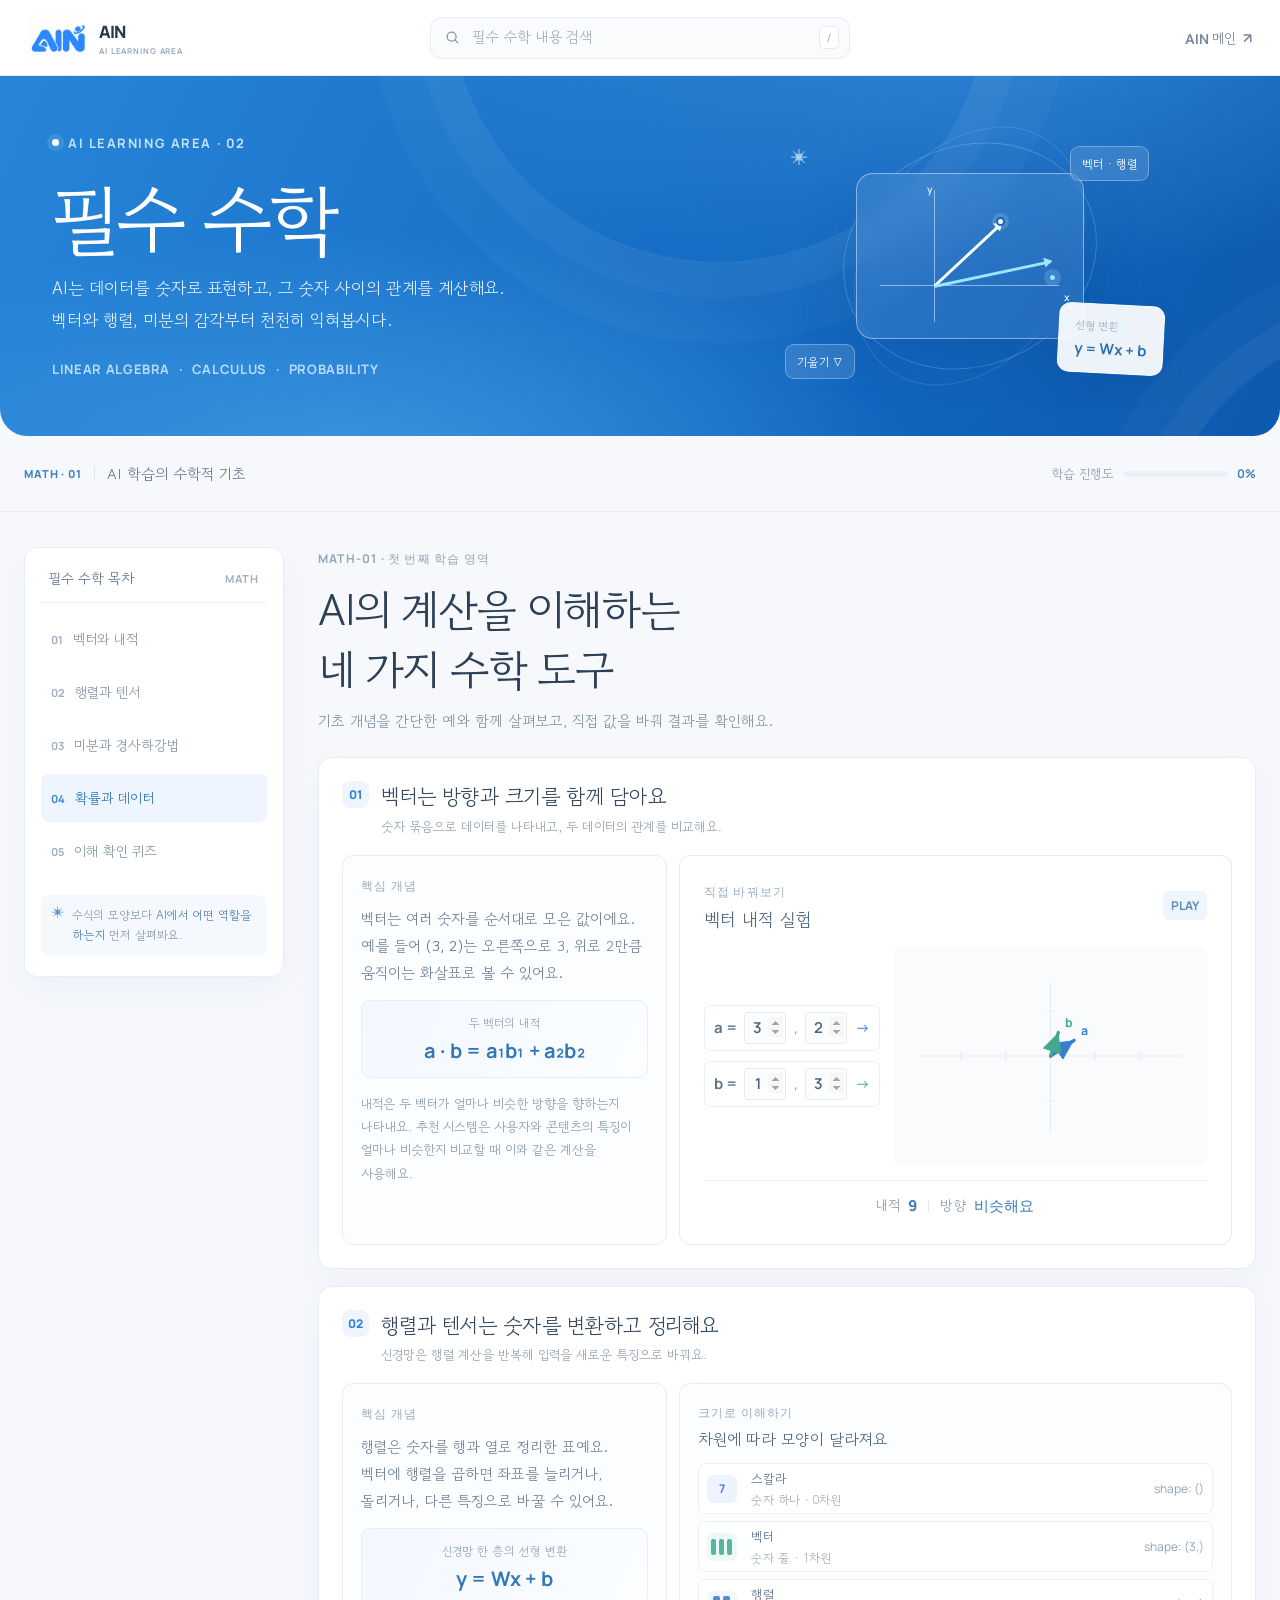
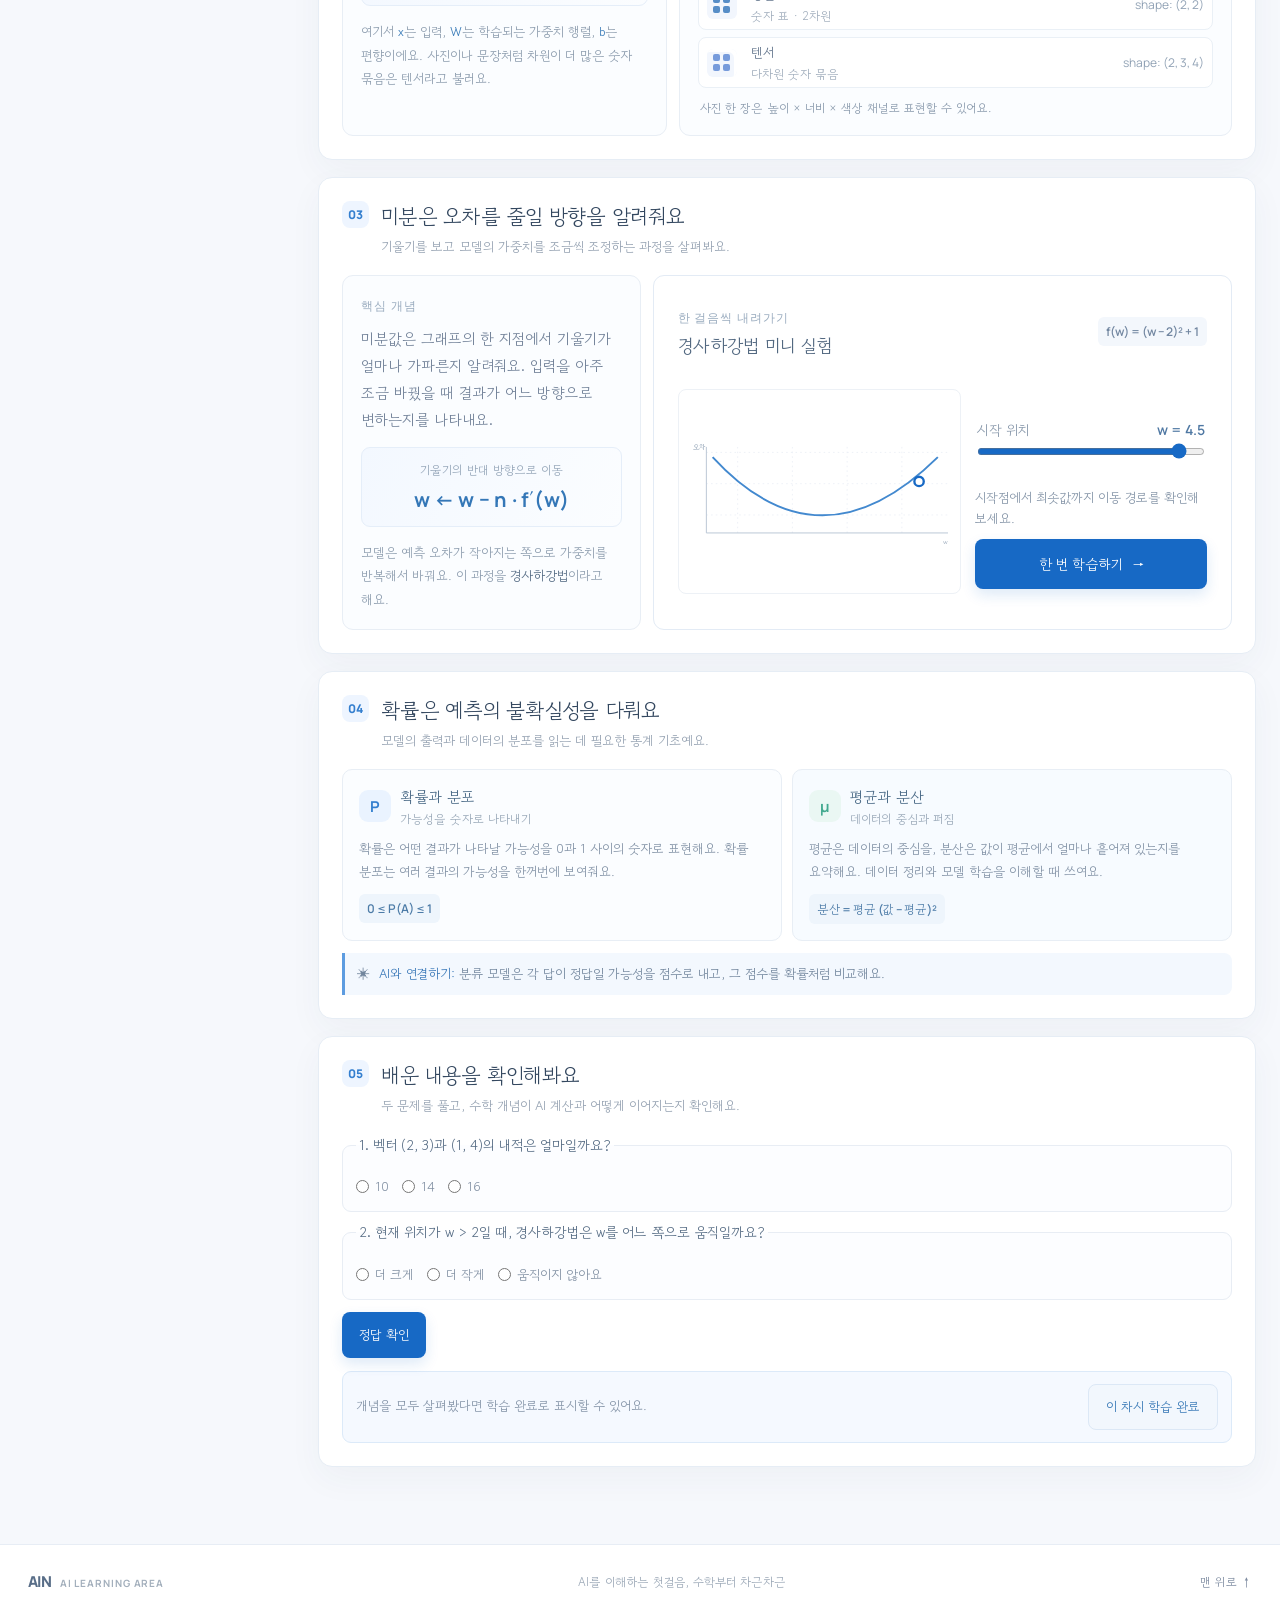
==== commit a97d0ab3: "fix: place logo in header brand mark" ====
--- a/index.html
+++ b/index.html
@@ -14,12 +14,12 @@
 <body>
   <div class="learning-app" id="top">
     <header class="topbar">
-      <a class="brand" href="#top" aria-label="AIN 필수 수학 홈"><span class="brand-mark" aria-hidden="true">AIN</span><span class="brand-name"><strong>AIN</strong><small>AI LEARNING AREA</small></span></a>
+      <a class="brand" href="#top" aria-label="AIN 필수 수학 홈"><img class="brand-logo" src="./파란색%20AIN%20스타일%20로고.png" alt="" width="60" height="52" /><span class="brand-name"><strong>AIN</strong><small>AI LEARNING AREA</small></span></a>
       <label class="search-wrap" for="Search-bar">
         <svg viewBox="0 0 24 24" aria-hidden="true"><circle cx="10.8" cy="10.8" r="6.3"></circle><path d="m15.4 15.4 4.2 4.2"></path></svg>
         <input id="Search-bar" type="search" placeholder="필수 수학 내용 검색" autocomplete="off" /><kbd>/</kbd>
       </label>
-      <a class="home-link" href="https://github.com/yea-kasane-teto/AIN-main" target="_blank" rel="noopener noreferrer" aria-label="AIN 메인 사이트로 이동"><img class="home-logo" src="./파란색%20AIN%20스타일%20로고.png" alt="" /><span class="home-brand-name"><strong>AIN</strong><small>AI LEARNING AREA</small></span></a>
+      <a class="home-link" href="https://github.com/yea-kasane-teto/AIN-main" target="_blank" rel="noopener noreferrer">AIN 메인 <span aria-hidden="true">↗</span></a>
     </header>
     <main>
       <section class="course-hero" aria-labelledby="courseTitle">
--- a/styles.css
+++ b/styles.css
@@ -24,7 +24,7 @@
 .learning-app { min-height: 100vh; }
 .topbar { position: sticky; z-index: 10; top: 0; height: 76px; display: grid; grid-template-columns: 1fr minmax(260px, 420px) 1fr; align-items: center; gap: 26px; padding: 0 max(28px, calc((100vw - 1360px) / 2)); border-bottom: 1px solid #e9eef5; background: #ffffffed; backdrop-filter: blur(14px); }
 .brand { width: fit-content; display: flex; align-items: center; gap: 11px; }
-.brand-mark { width: 39px; height: 39px; display: grid; place-items: center; border-radius: 12px; background: linear-gradient(145deg, #2c8be7, #1259b4); box-shadow: 0 6px 14px #1769c52b; color: #fff; font: 800 11px Manrope, sans-serif; letter-spacing: -.08em; }
+.brand-logo { width: 60px; height: 52px; flex: 0 0 60px; display: block; border-radius: 12px; background: #fff; object-fit: cover; object-position: center; }
 .brand-name { display: grid; gap: 2px; }
 .brand-name strong { color: #27374e; font: 800 17px Manrope, sans-serif; letter-spacing: -.07em; }
 .brand-name small { color: #99a8bc; font: 700 8px Manrope, sans-serif; letter-spacing: .11em; }
@@ -35,12 +35,8 @@
 .search-wrap input:focus-visible { outline: 0; }
 .search-wrap input::placeholder { color: #a0adbd; }
 .search-wrap kbd { flex: 0 0 auto; padding: 4px 7px; border: 1px solid #e6ebf2; border-radius: 5px; background: #fff; color: #a1adbc; font: 500 10px 'DM Sans', sans-serif; }
-.home-link { justify-self: end; display: inline-flex; align-items: center; gap: 10px; color: #74849a; transition: color .16s; }
-.home-logo { width: 74px; height: 50px; flex: 0 0 74px; display: block; overflow: hidden; border-radius: 9px; background: #fff; object-fit: cover; object-position: center; }
-.home-brand-name { display: grid; gap: 2px; line-height: 1.2; }
-.home-brand-name strong { color: #27374e; font: 800 19px Manrope, sans-serif; letter-spacing: -.07em; }
-.home-brand-name small { color: #99a8bc; font: 700 9px Manrope, sans-serif; letter-spacing: .11em; white-space: nowrap; }
-.home-link:hover .home-brand-name strong { color: var(--blue); }
+.home-link { justify-self: end; display: inline-flex; align-items: center; gap: 7px; color: #74849a; font-size: 11px; font-weight: 600; transition: color .16s; }
+.home-link:hover { color: var(--blue); }
 
 .course-hero { position: relative; min-height: 360px; display: grid; grid-template-columns: minmax(0, 1.1fr) minmax(340px, .9fr); align-items: center; gap: 28px; overflow: hidden; padding: 49px max(52px, calc((100vw - 1240px) / 2)); border-radius: 0 0 27px 27px; background: radial-gradient(ellipse at 27% 110%, #3b95e0 0, transparent 43%), radial-gradient(ellipse at 74% -23%, #3286d5 0, transparent 47%), linear-gradient(115deg, #2786d9, #1265be 69%, #0d59ae); color: #fff; }
 .course-hero::before, .course-hero::after { position: absolute; width: 540px; height: 540px; border: 1px solid #ffffff17; border-radius: 50%; content: ''; pointer-events: none; }
@@ -235,17 +231,15 @@
 @media (max-width: 720px) {
   .topbar { height: 66px; grid-template-columns: auto minmax(0, 1fr) auto; gap: 12px; padding: 0 16px; }
   .brand { gap: 8px; }
-  .brand-mark { width: 35px; height: 35px; border-radius: 10px; }
+  .brand-logo { width: 48px; height: 42px; flex-basis: 48px; border-radius: 10px; }
   .brand-name strong { font-size: 14px; }
   .brand-name small { font-size: 6px; }
   .search-wrap { height: 37px; gap: 7px; padding: 0 8px; }
   .search-wrap svg { width: 15px; height: 15px; flex-basis: 15px; }
   .search-wrap input { font-size: 10px; }
   .search-wrap kbd { display: none; }
-  .home-link { gap: 7px; }
-  .home-logo { width: 54px; height: 38px; flex-basis: 54px; border-radius: 7px; }
-  .home-brand-name strong { font-size: 14px; }
-  .home-brand-name small { font-size: 8px; letter-spacing: .06em; }
+  .home-link { font-size: 0; }
+  .home-link span { font-size: 15px; }
   .course-hero { min-height: 380px; display: block; padding: 38px 28px 190px; border-radius: 0 0 20px 20px; }
   .course-hero h1 { margin: 21px 0 10px; font-size: 54px; }
   .course-hero p { font-size: 12px; line-height: 1.85; }
@@ -318,8 +312,7 @@
 /* Readable type with a wider desktop canvas and a horizontal lesson menu. */
 @media (min-width: 721px) {
   .search-wrap input { font-size: 15px; }
-  .home-brand-name strong { font-size: 19px; }
-  .home-brand-name small { font-size: 9px; }
+  .home-link { font-size: 14px; }
   .hero-eyebrow, .hero-tags { font-size: 13px; }
   .course-hero p { font-size: 17px; }
   .formula-tile small { font-size: 11px; }
@@ -385,7 +378,6 @@
 
 @media (max-width: 720px) {
   .search-wrap input { font-size: 13px; }
-  .home-logo { width: 54px; height: 38px; flex-basis: 54px; }
   .hero-eyebrow { font-size: 10px; }
   .course-hero p { font-size: 14px; }
   .hero-tags { font-size: 9px; }
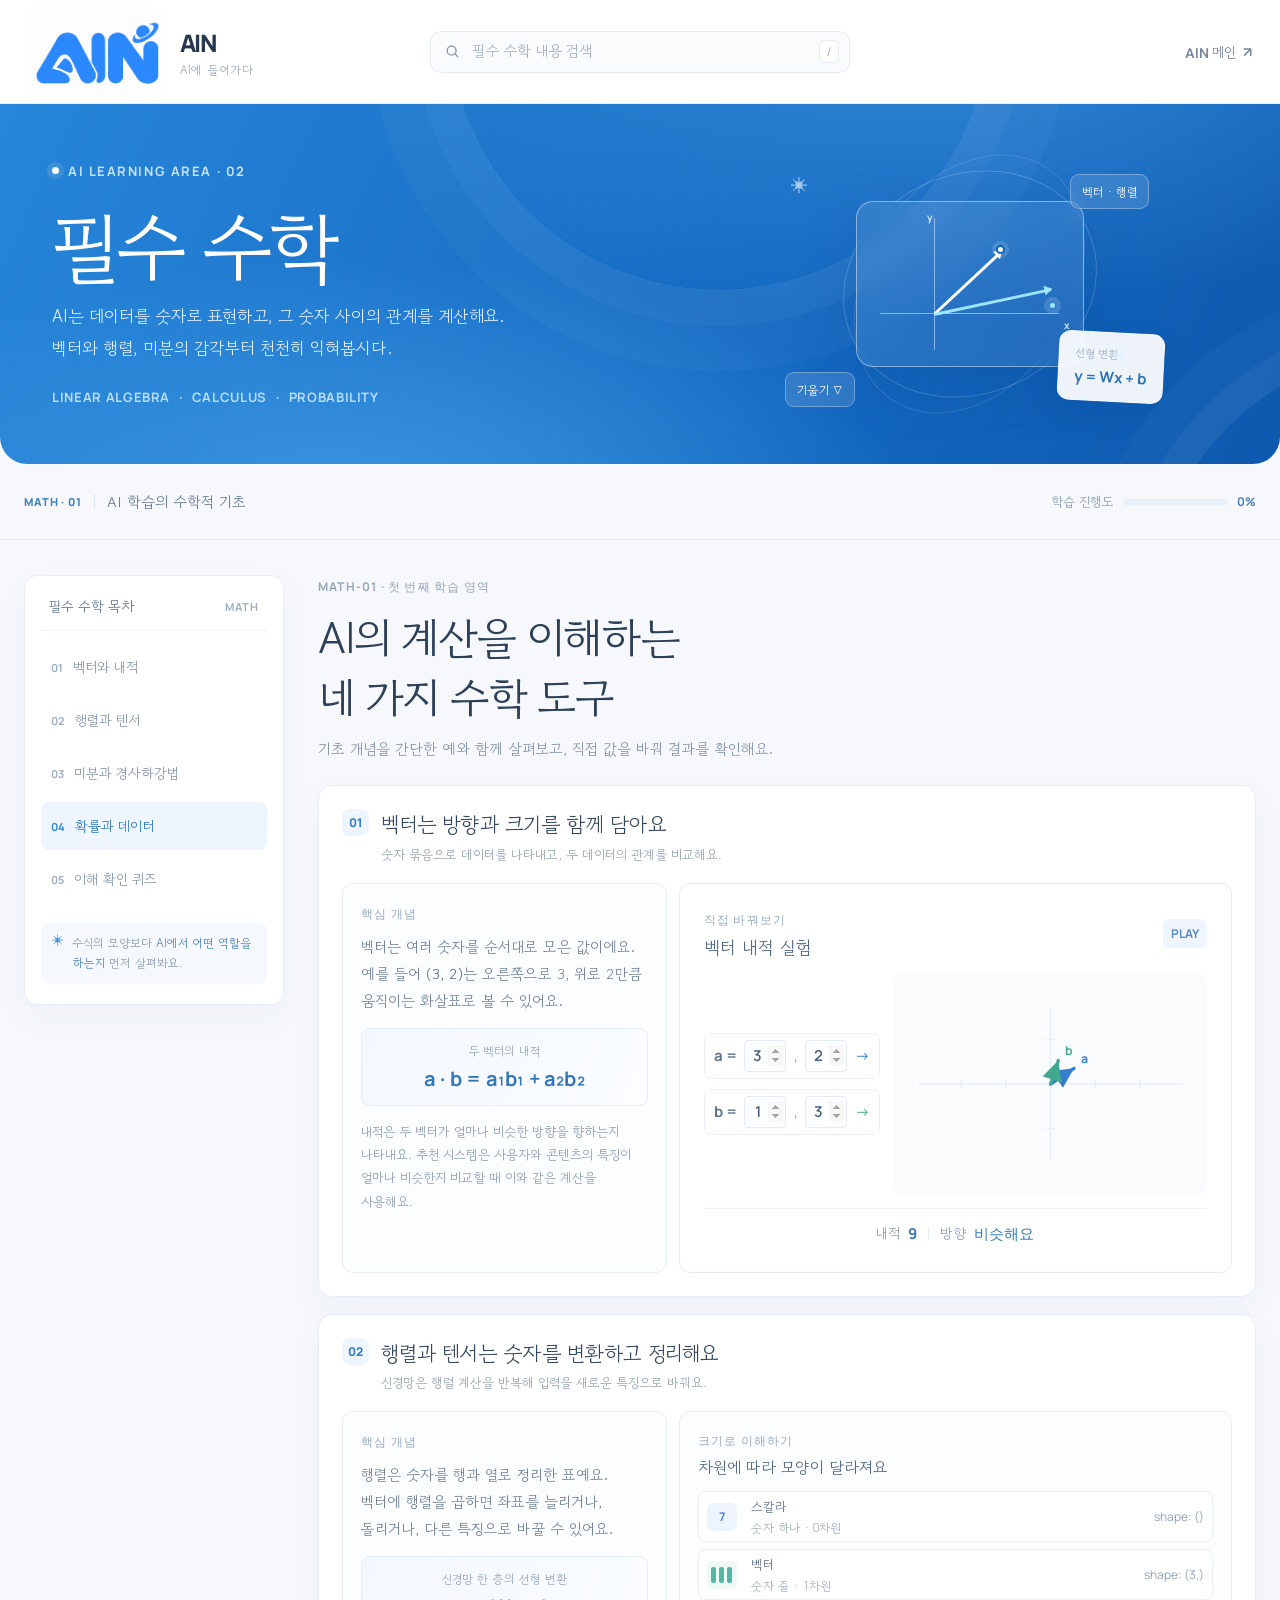
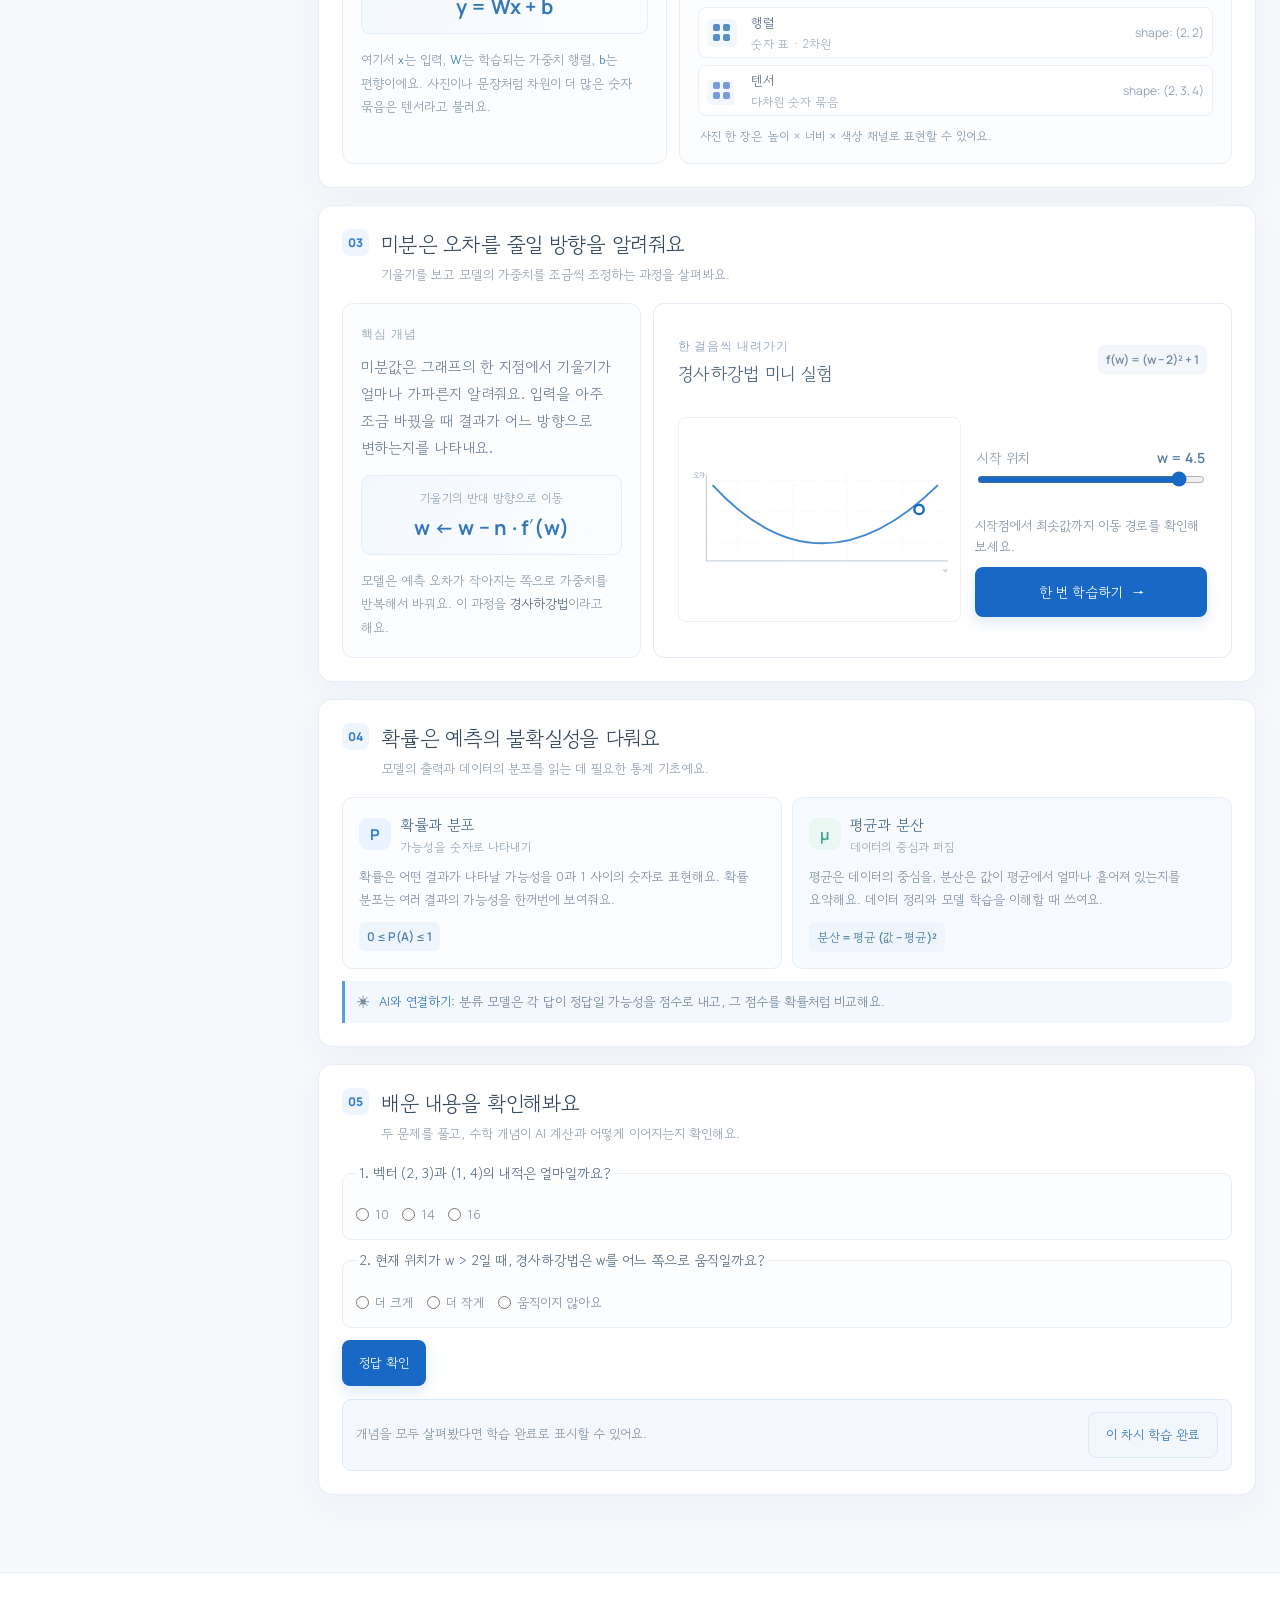
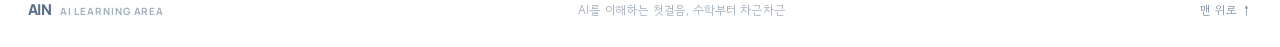
==== commit d7627704: "style: enlarge header wordmark to match brand reference" ====
--- a/index.html
+++ b/index.html
@@ -14,7 +14,7 @@
 <body>
   <div class="learning-app" id="top">
     <header class="topbar">
-      <a class="brand" href="#top" aria-label="AIN 필수 수학 홈"><img class="brand-logo" src="./파란색%20AIN%20스타일%20로고.png" alt="" width="60" height="52" /><span class="brand-name"><strong>AIN</strong><small>AI LEARNING AREA</small></span></a>
+      <a class="brand" href="#top" aria-label="AIN 필수 수학 홈"><img class="brand-logo" src="./파란색%20AIN%20스타일%20로고.png" alt="" width="138" height="90" /><span class="brand-name"><strong>AIN</strong><small>AI에 들어가다</small></span></a>
       <label class="search-wrap" for="Search-bar">
         <svg viewBox="0 0 24 24" aria-hidden="true"><circle cx="10.8" cy="10.8" r="6.3"></circle><path d="m15.4 15.4 4.2 4.2"></path></svg>
         <input id="Search-bar" type="search" placeholder="필수 수학 내용 검색" autocomplete="off" /><kbd>/</kbd>
--- a/styles.css
+++ b/styles.css
@@ -14,7 +14,7 @@
   --shadow: 0 12px 34px #233d5c0b;
 }
 * { box-sizing: border-box; }
-html { scroll-behavior: smooth; scroll-padding-top: 22px; }
+html { scroll-behavior: smooth; scroll-padding-top: 116px; }
 body { min-width: 320px; min-height: 100vh; margin: 0; }
 button, input { font: inherit; }
 button, a { -webkit-tap-highlight-color: transparent; }
@@ -22,12 +22,12 @@
 button:focus-visible, a:focus-visible, input:focus-visible { outline: 3px solid #80b6ff; outline-offset: 3px; }
 [hidden] { display: none !important; }
 .learning-app { min-height: 100vh; }
-.topbar { position: sticky; z-index: 10; top: 0; height: 76px; display: grid; grid-template-columns: 1fr minmax(260px, 420px) 1fr; align-items: center; gap: 26px; padding: 0 max(28px, calc((100vw - 1360px) / 2)); border-bottom: 1px solid #e9eef5; background: #ffffffed; backdrop-filter: blur(14px); }
-.brand { width: fit-content; display: flex; align-items: center; gap: 11px; }
-.brand-logo { width: 60px; height: 52px; flex: 0 0 60px; display: block; border-radius: 12px; background: #fff; object-fit: cover; object-position: center; }
+.topbar { position: sticky; z-index: 10; top: 0; height: 104px; display: grid; grid-template-columns: 1fr minmax(260px, 420px) 1fr; align-items: center; gap: 26px; padding: 0 max(28px, calc((100vw - 1360px) / 2)); border-bottom: 1px solid #e9eef5; background: #ffffffed; backdrop-filter: blur(14px); }
+.brand { width: fit-content; display: flex; align-items: center; gap: 14px; }
+.brand-logo { width: 138px; height: 90px; flex: 0 0 138px; display: block; border-radius: 12px; background: #fff; object-fit: cover; object-position: center; }
 .brand-name { display: grid; gap: 2px; }
-.brand-name strong { color: #27374e; font: 800 17px Manrope, sans-serif; letter-spacing: -.07em; }
-.brand-name small { color: #99a8bc; font: 700 8px Manrope, sans-serif; letter-spacing: .11em; }
+.brand-name strong { color: #27374e; font: 800 24px Manrope, sans-serif; letter-spacing: -.07em; }
+.brand-name small { color: #99a8bc; font: 700 12px 'Gowun Dodum', sans-serif; letter-spacing: .02em; }
 .search-wrap { height: 42px; display: flex; align-items: center; gap: 9px; padding: 0 10px 0 13px; border: 1px solid #e6ecf4; border-radius: 11px; background: #f9fbfd; color: #8393a8; transition: border .18s, box-shadow .18s; }
 .search-wrap:focus-within { border-color: #9fc7f7; box-shadow: 0 0 0 3px #3485e812; }
 .search-wrap svg { width: 17px; height: 17px; flex: 0 0 17px; fill: none; stroke: currentColor; stroke-linecap: round; stroke-width: 1.8; }
@@ -87,7 +87,7 @@
 .progress-summary strong { color: #4a7fb4; font: 700 9px Manrope, sans-serif; }
 
 .course-layout { max-width: 1280px; display: grid; grid-template-columns: 220px minmax(0, 1fr); align-items: start; gap: 30px; margin: 0 auto; padding: 35px 24px 60px; }
-.course-sidebar { position: sticky; top: 98px; padding: 17px 13px; border: 1px solid #e6edf5; border-radius: 13px; background: #fff; box-shadow: var(--shadow); }
+.course-sidebar { position: sticky; top: 116px; padding: 17px 13px; border: 1px solid #e6edf5; border-radius: 13px; background: #fff; box-shadow: var(--shadow); }
 .sidebar-heading { display: flex; align-items: center; justify-content: space-between; gap: 8px; padding: 0 8px 13px; border-bottom: 1px solid #edf1f6; color: #5c7089; font: 700 10px 'Gowun Dodum', sans-serif; }
 .sidebar-heading small { color: #a0afc0; font: 700 8px Manrope, sans-serif; letter-spacing: .08em; }
 .lesson-nav { display: grid; gap: 4px; padding: 10px 0; }
@@ -104,7 +104,7 @@
 .eyebrow { display: inline-flex; align-items: center; gap: 8px; color: #94a6ba; font: 700 9px Manrope, sans-serif; letter-spacing: .1em; }
 .lesson-heading h2 { margin: 12px 0 7px; color: #2c4058; font: 700 clamp(27px, 3vw, 37px)/1.38 'Gowun Dodum', sans-serif; letter-spacing: -.045em; word-break: keep-all; }
 .lesson-heading p { margin: 0; color: #8292a6; font: 400 11px/1.8 'Gowun Dodum', sans-serif; }
-.lesson-section { margin: 0 0 17px; padding: 23px; border: 1px solid #e6edf5; border-radius: 14px; background: #fff; box-shadow: var(--shadow); scroll-margin-top: 92px; }
+.lesson-section { margin: 0 0 17px; padding: 23px; border: 1px solid #e6edf5; border-radius: 14px; background: #fff; box-shadow: var(--shadow); scroll-margin-top: 116px; }
 .section-title-row { display: flex; align-items: start; gap: 12px; margin-bottom: 17px; }
 .section-index { flex: 0 0 auto; display: grid; width: 27px; height: 27px; place-items: center; border-radius: 8px; background: #eef5ff; color: #347fcf; font: 800 9px Manrope, sans-serif; }
 .section-title-row h3 { margin: 0; color: #33475f; font: 700 17px/1.5 'Gowun Dodum', sans-serif; letter-spacing: -.035em; }
@@ -229,11 +229,11 @@
   .calculus-layout { grid-template-columns: minmax(0, .8fr) minmax(0, 1.2fr); }
 }
 @media (max-width: 720px) {
-  .topbar { height: 66px; grid-template-columns: auto minmax(0, 1fr) auto; gap: 12px; padding: 0 16px; }
+  .topbar { height: 82px; grid-template-columns: auto minmax(0, 1fr) auto; gap: 12px; padding: 0 16px; }
   .brand { gap: 8px; }
-  .brand-logo { width: 48px; height: 42px; flex-basis: 48px; border-radius: 10px; }
-  .brand-name strong { font-size: 14px; }
-  .brand-name small { font-size: 6px; }
+  .brand-logo { width: 102px; height: 66px; flex-basis: 102px; border-radius: 10px; }
+  .brand-name strong { font-size: 16px; }
+  .brand-name small { font-size: 8px; }
   .search-wrap { height: 37px; gap: 7px; padding: 0 8px; }
   .search-wrap svg { width: 15px; height: 15px; flex-basis: 15px; }
   .search-wrap input { font-size: 10px; }
@@ -265,7 +265,7 @@
   .lesson-heading { margin-bottom: 18px; }
   .lesson-heading h2 { margin: 9px 0 6px; font-size: 26px; }
   .lesson-heading p { font-size: 9px; }
-  .lesson-section { margin-bottom: 12px; padding: 16px 13px; border-radius: 11px; scroll-margin-top: 74px; }
+  .lesson-section { margin-bottom: 12px; padding: 16px 13px; border-radius: 11px; scroll-margin-top: 94px; }
   .section-title-row { gap: 9px; margin-bottom: 13px; }
   .section-index { width: 24px; height: 24px; }
   .section-title-row h3 { font-size: 13px; }
@@ -365,7 +365,7 @@
 @media (min-width: 1101px) {
   .course-overview, .course-layout { max-width: 1440px; }
   .course-layout { display: grid; grid-template-columns: 260px minmax(0, 1fr); gap: 34px; }
-  .course-sidebar { position: sticky; top: 98px; display: block; margin-bottom: 0; padding: 20px 16px; }
+  .course-sidebar { position: sticky; top: 116px; display: block; margin-bottom: 0; padding: 20px 16px; }
   .sidebar-heading { padding: 0 8px 14px; border-bottom: 1px solid #edf1f6; }
   .lesson-nav { grid-template-columns: 1fr; gap: 5px; padding: 12px 0; }
   .lesson-nav a { min-height: 48px; gap: 10px; padding: 9px 10px; }
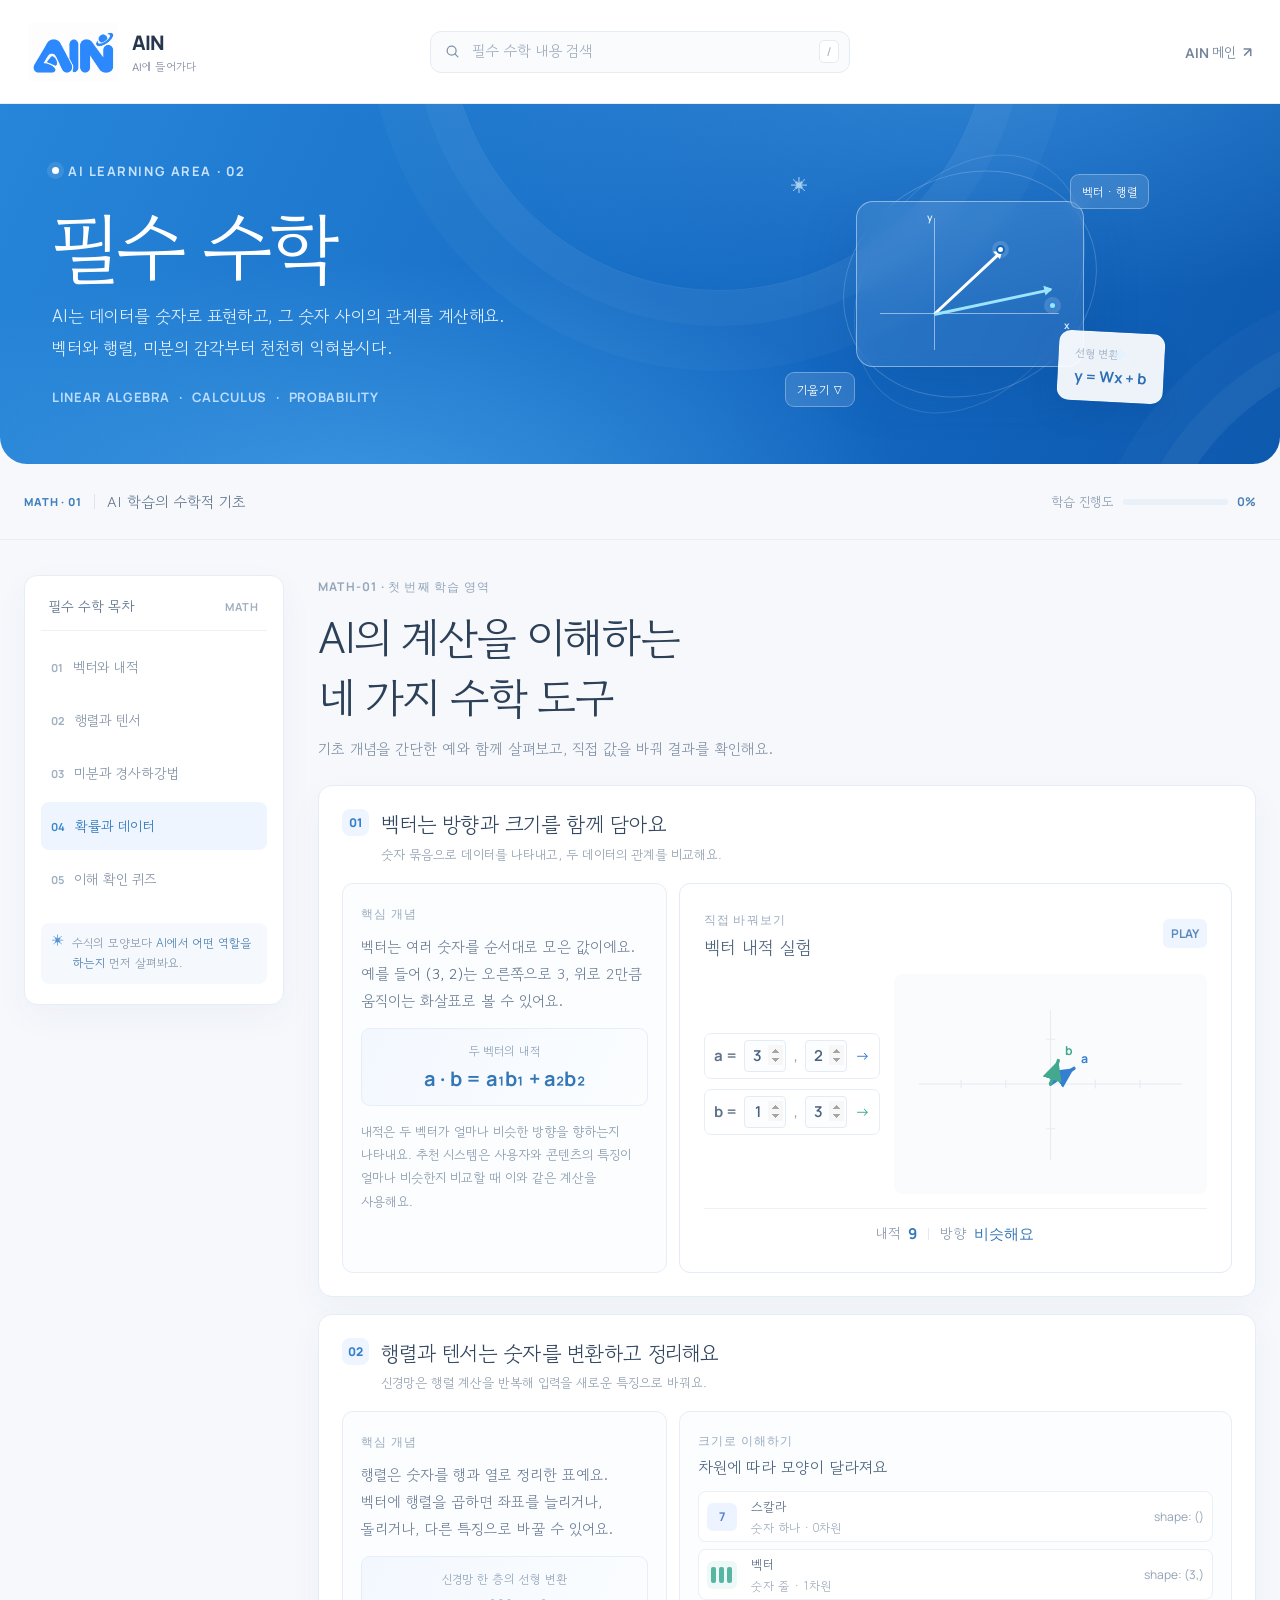
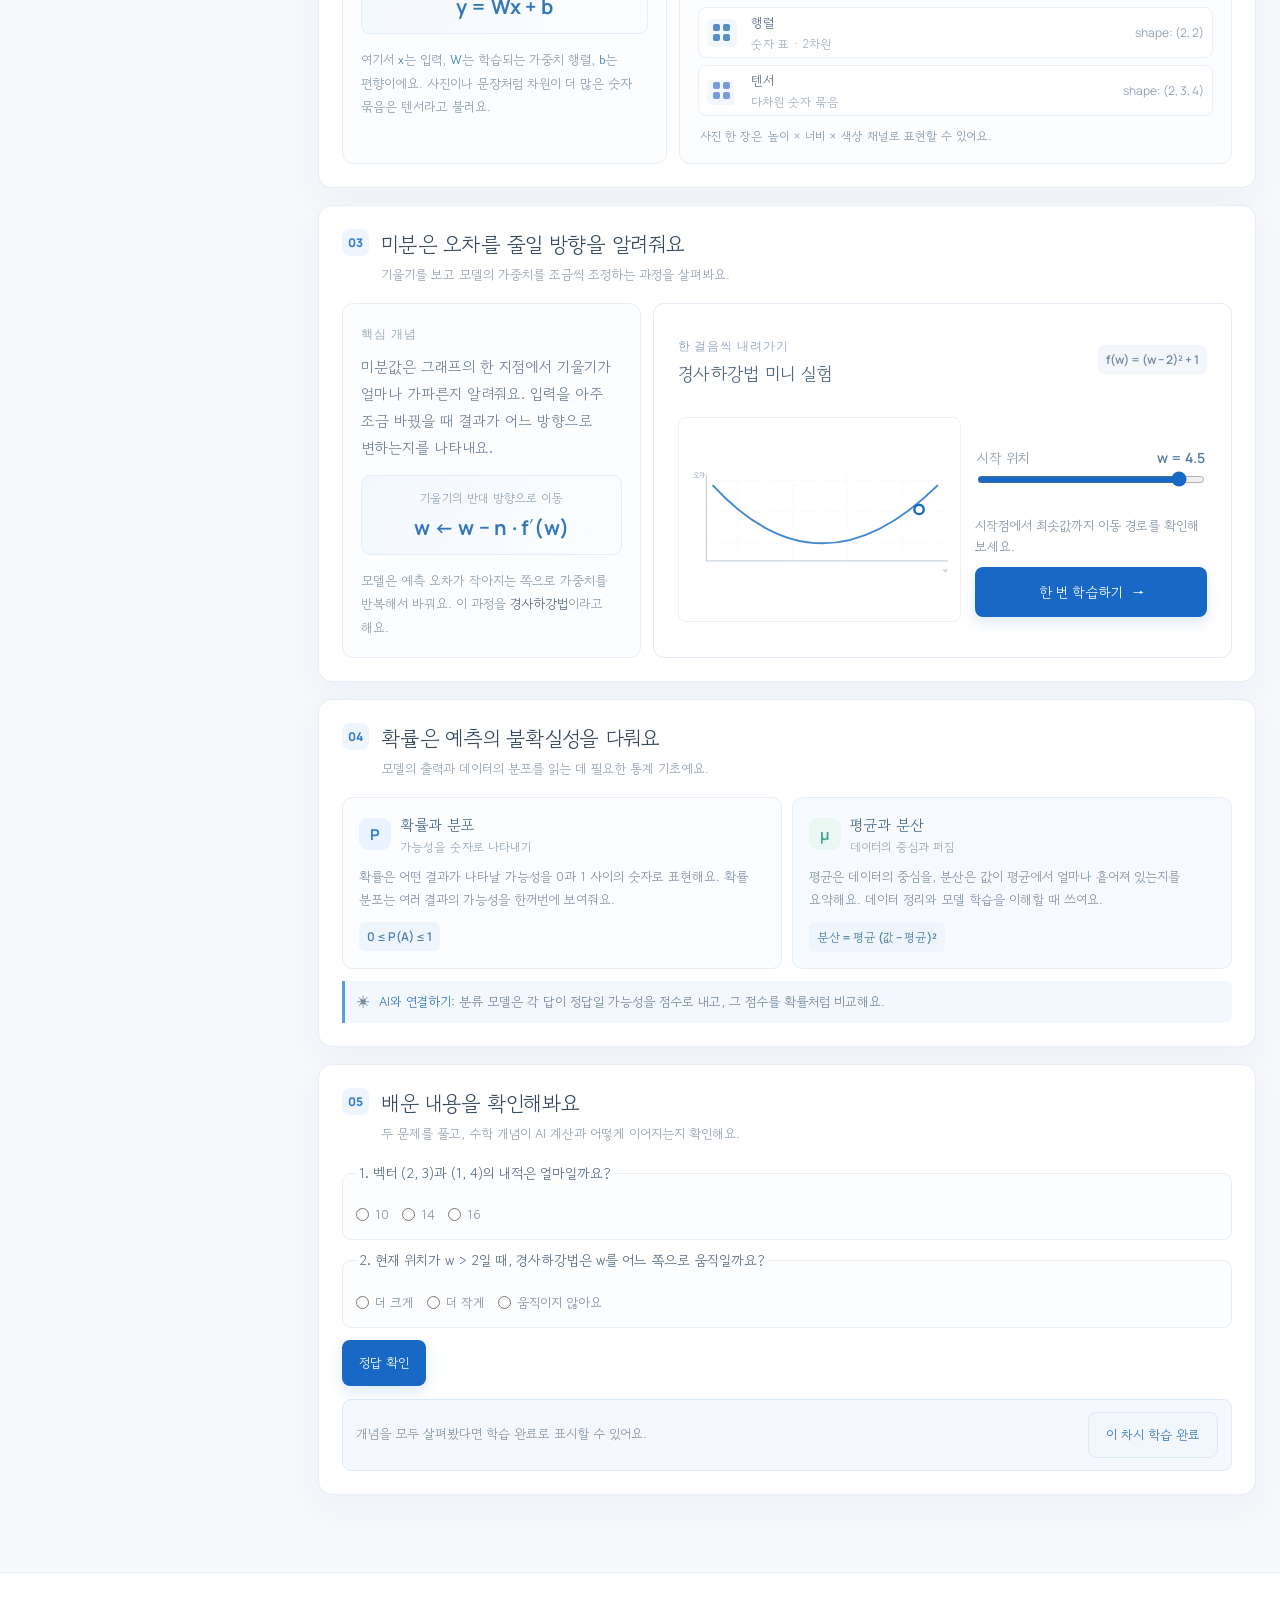
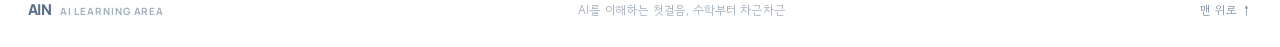
==== commit b573f41b: "style: match main logo dimensions" ====
--- a/index.html
+++ b/index.html
@@ -14,7 +14,7 @@
 <body>
   <div class="learning-app" id="top">
     <header class="topbar">
-      <a class="brand" href="#top" aria-label="AIN 필수 수학 홈"><img class="brand-logo" src="./파란색%20AIN%20스타일%20로고.png" alt="" width="138" height="90" /><span class="brand-name"><strong>AIN</strong><small>AI에 들어가다</small></span></a>
+      <a class="brand" href="#top" aria-label="AIN 필수 수학 홈"><img class="brand-logo" src="./파란색%20AIN%20스타일%20로고.png" alt="AIN 로고" width="90" height="58" /><span class="brand-copy"><strong>AIN</strong><small>AI에 들어가다</small></span></a>
       <label class="search-wrap" for="Search-bar">
         <svg viewBox="0 0 24 24" aria-hidden="true"><circle cx="10.8" cy="10.8" r="6.3"></circle><path d="m15.4 15.4 4.2 4.2"></path></svg>
         <input id="Search-bar" type="search" placeholder="필수 수학 내용 검색" autocomplete="off" /><kbd>/</kbd>
--- a/styles.css
+++ b/styles.css
@@ -24,10 +24,10 @@
 .learning-app { min-height: 100vh; }
 .topbar { position: sticky; z-index: 10; top: 0; height: 104px; display: grid; grid-template-columns: 1fr minmax(260px, 420px) 1fr; align-items: center; gap: 26px; padding: 0 max(28px, calc((100vw - 1360px) / 2)); border-bottom: 1px solid #e9eef5; background: #ffffffed; backdrop-filter: blur(14px); }
 .brand { width: fit-content; display: flex; align-items: center; gap: 14px; }
-.brand-logo { width: 138px; height: 90px; flex: 0 0 138px; display: block; border-radius: 12px; background: #fff; object-fit: cover; object-position: center; }
-.brand-name { display: grid; gap: 2px; }
-.brand-name strong { color: #27374e; font: 800 24px Manrope, sans-serif; letter-spacing: -.07em; }
-.brand-name small { color: #99a8bc; font: 700 12px 'Gowun Dodum', sans-serif; letter-spacing: .02em; }
+.brand-logo { width: 90px; height: 58px; flex: 0 0 90px; display: block; object-fit: cover; object-position: center; }
+.brand-copy { display: grid; gap: 2px; }
+.brand-copy strong { color: #27374e; font: 800 20px Manrope, sans-serif; letter-spacing: -.06em; }
+.brand-copy small { color: #8491a4; font-size: 11px; }
 .search-wrap { height: 42px; display: flex; align-items: center; gap: 9px; padding: 0 10px 0 13px; border: 1px solid #e6ecf4; border-radius: 11px; background: #f9fbfd; color: #8393a8; transition: border .18s, box-shadow .18s; }
 .search-wrap:focus-within { border-color: #9fc7f7; box-shadow: 0 0 0 3px #3485e812; }
 .search-wrap svg { width: 17px; height: 17px; flex: 0 0 17px; fill: none; stroke: currentColor; stroke-linecap: round; stroke-width: 1.8; }
@@ -230,10 +230,8 @@
 }
 @media (max-width: 720px) {
   .topbar { height: 82px; grid-template-columns: auto minmax(0, 1fr) auto; gap: 12px; padding: 0 16px; }
-  .brand { gap: 8px; }
-  .brand-logo { width: 102px; height: 66px; flex-basis: 102px; border-radius: 10px; }
-  .brand-name strong { font-size: 16px; }
-  .brand-name small { font-size: 8px; }
+  .brand { gap: 12px; }
+  .brand-logo { width: 90px; height: 58px; flex-basis: 90px; }
   .search-wrap { height: 37px; gap: 7px; padding: 0 8px; }
   .search-wrap svg { width: 15px; height: 15px; flex-basis: 15px; }
   .search-wrap input { font-size: 10px; }
@@ -479,3 +477,10 @@
   .graph-wrap { height: 220px; margin-top: 0; }
   .descent-chart-wrap { height: 205px; margin-top: 0; }
 }
+
+@media (min-width: 1500px) {
+  .brand { gap: clamp(12px, .7vw, 18px); }
+  .brand-logo { width: clamp(90px, 3.9vw, 102px); height: clamp(58px, 2.5vw, 66px); flex-basis: clamp(90px, 3.9vw, 102px); }
+  .brand-copy strong { font-size: clamp(20px, .8vw, 27px); }
+  .brand-copy small { font-size: clamp(11px, .47vw, 14px); }
+}
